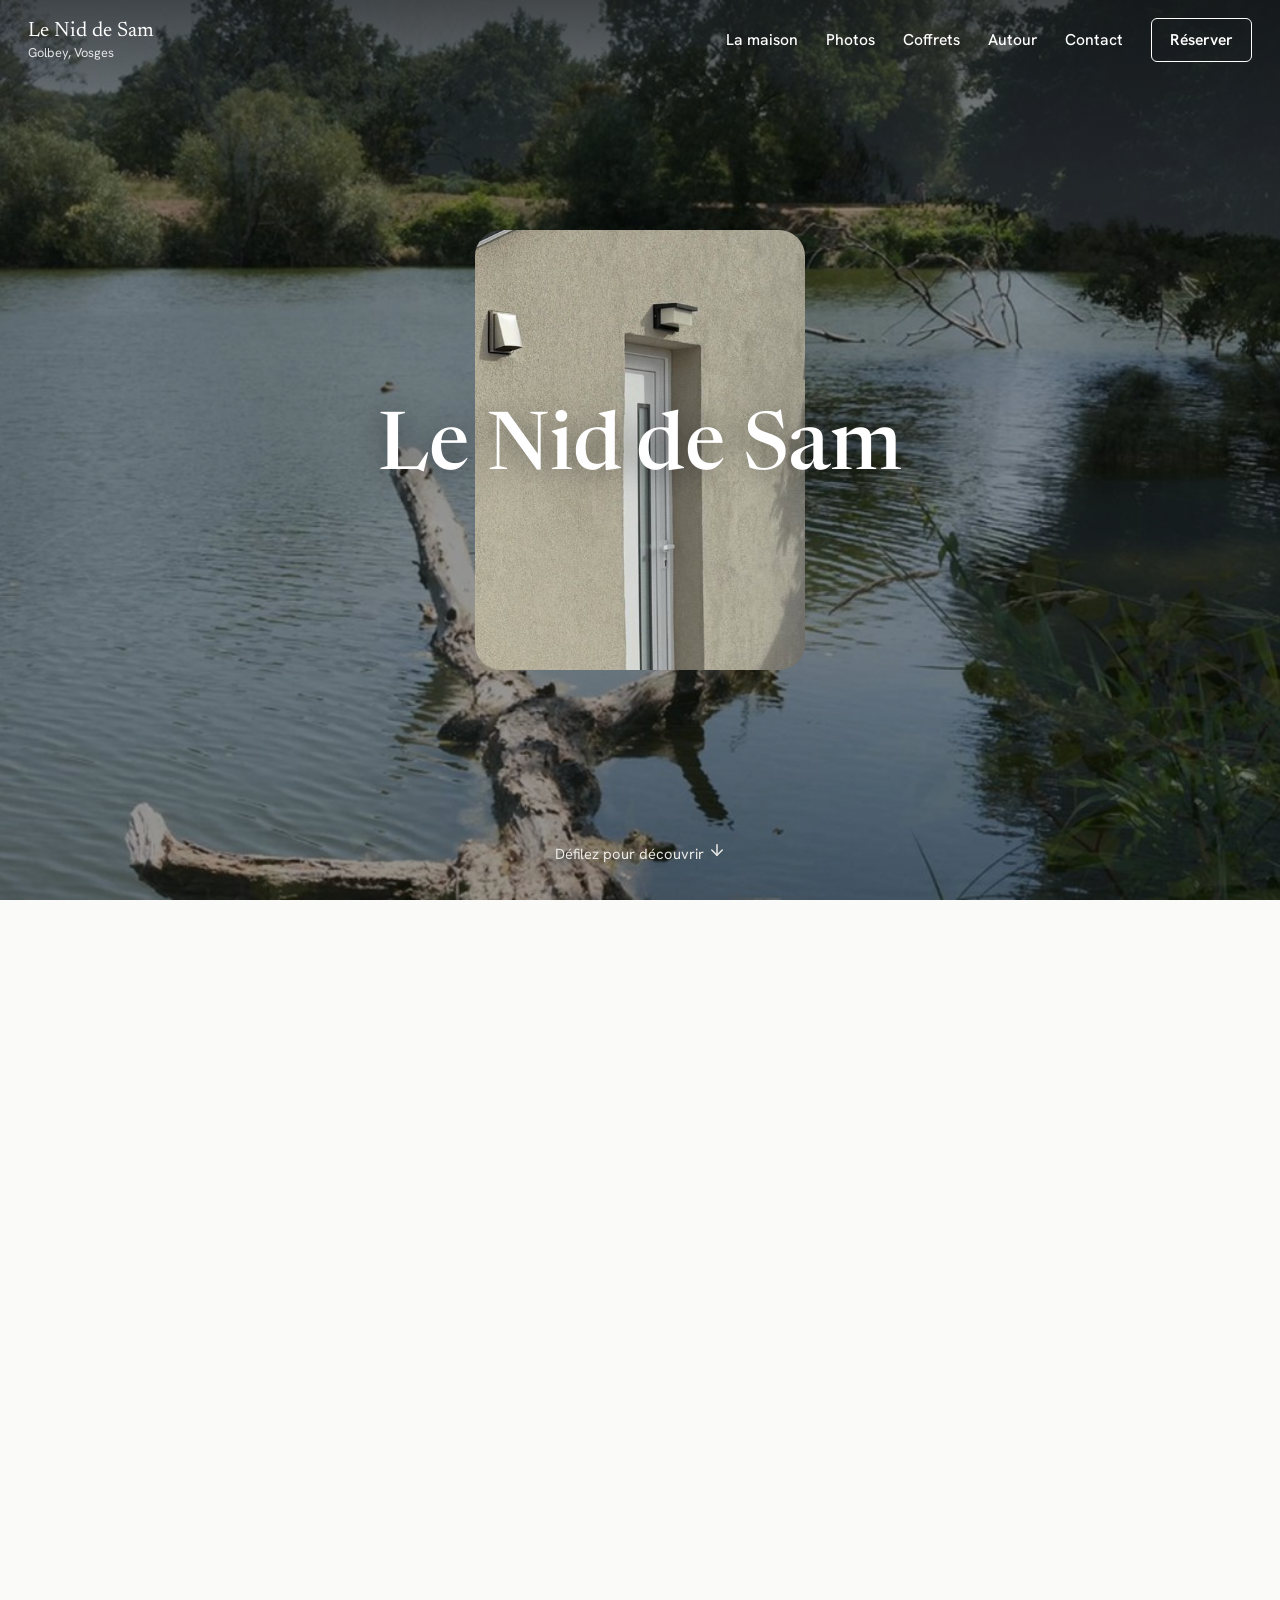
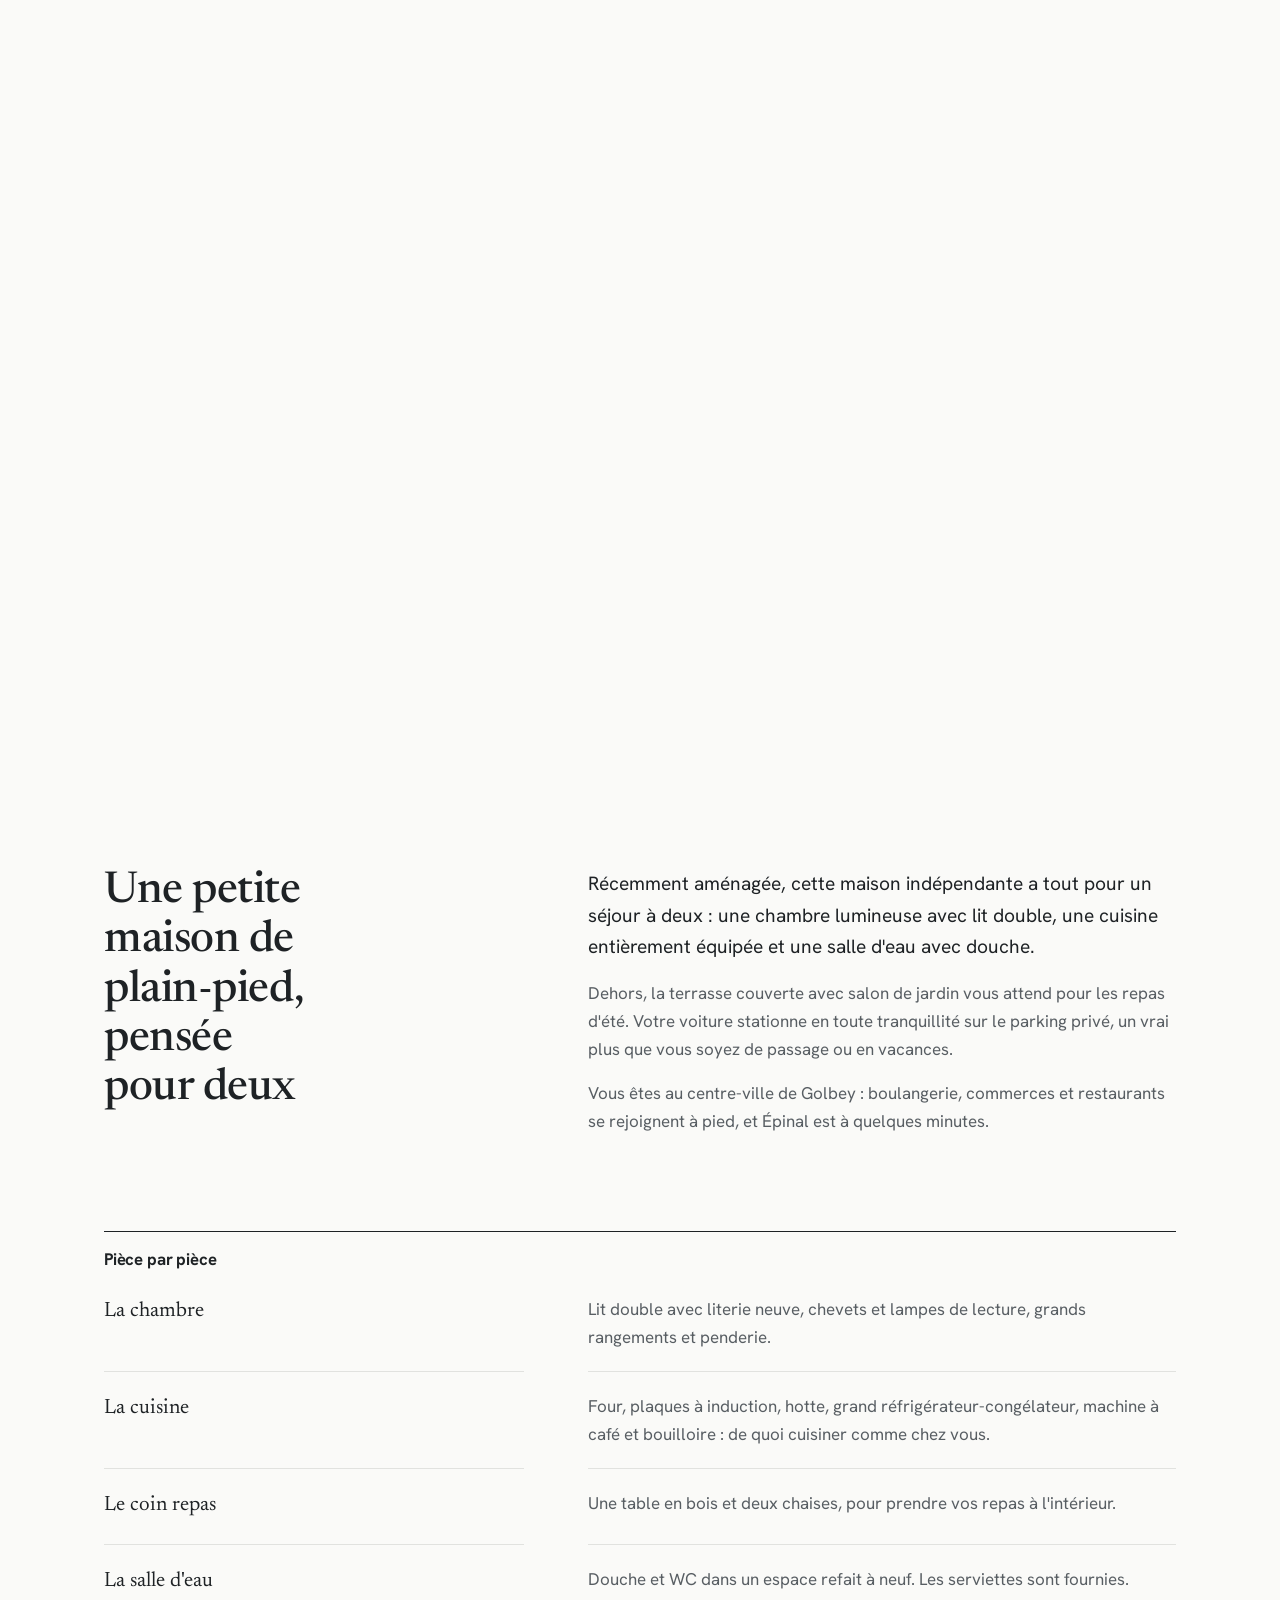
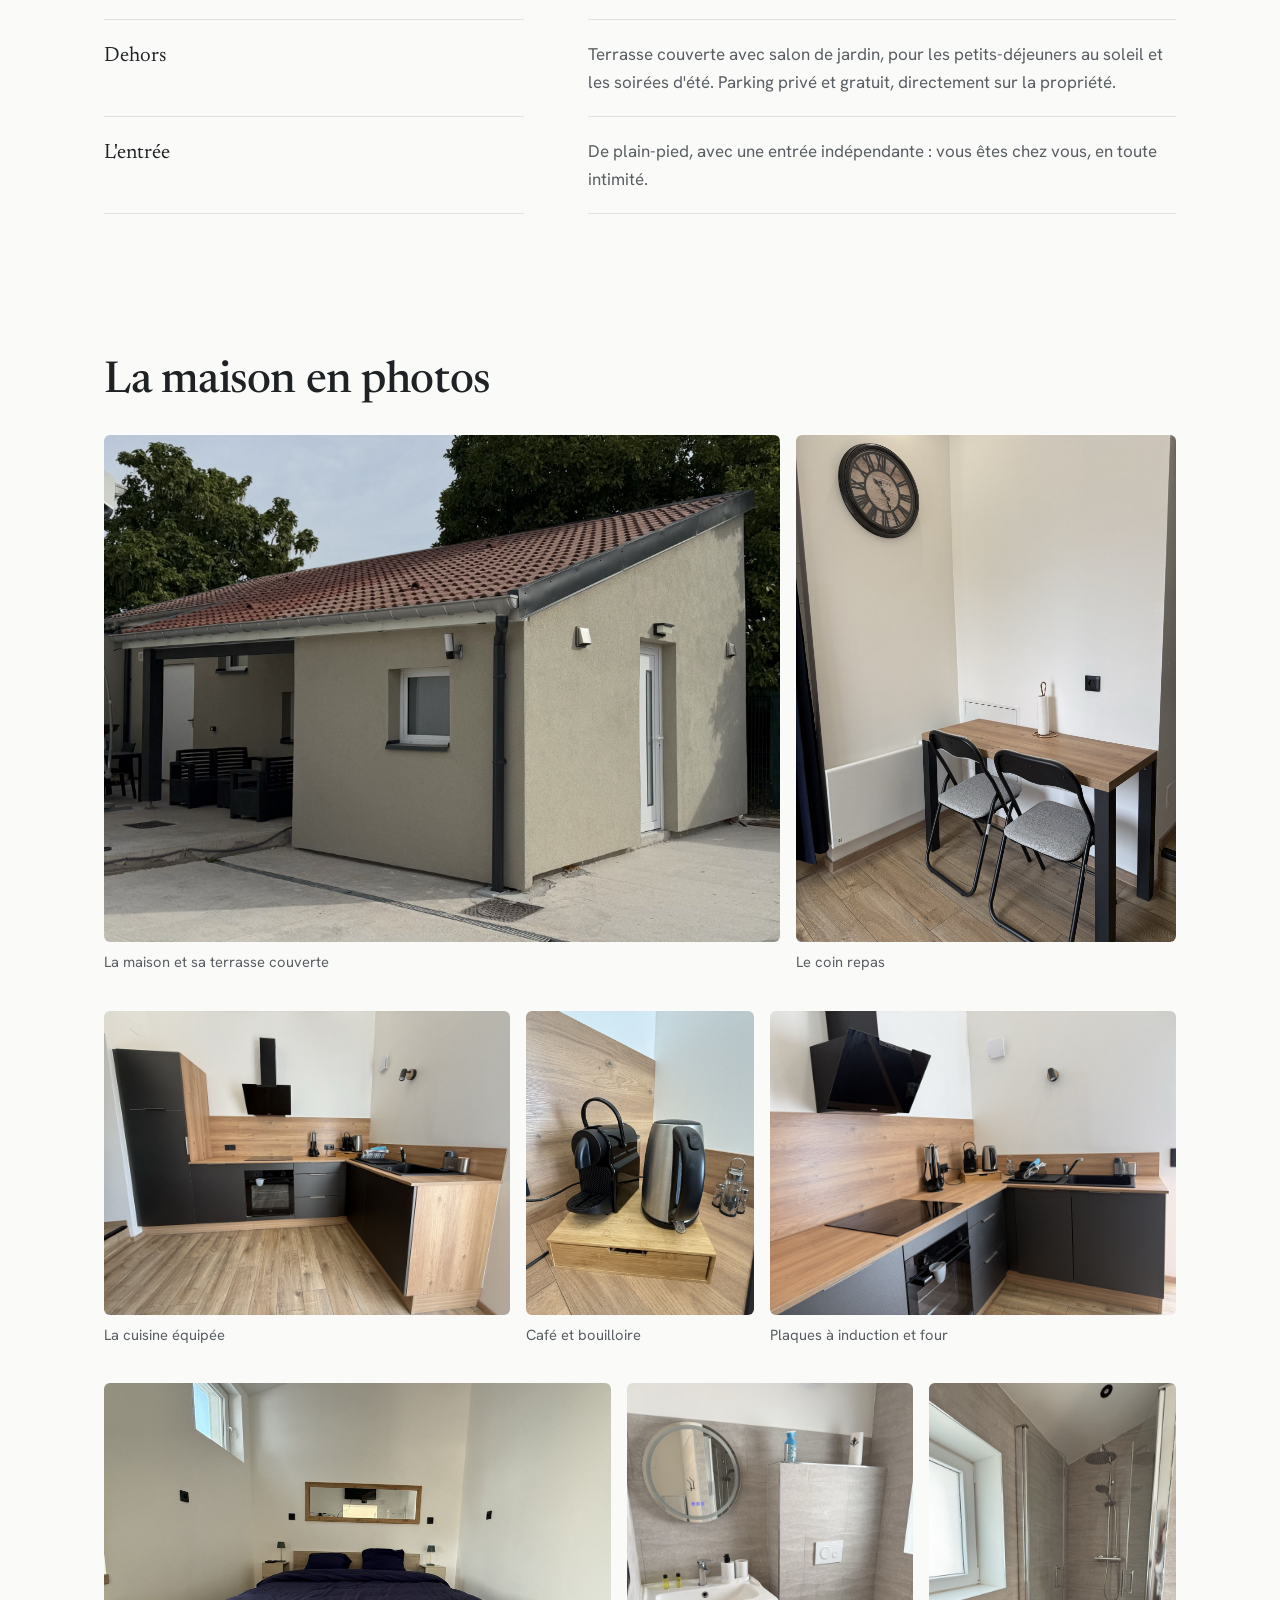
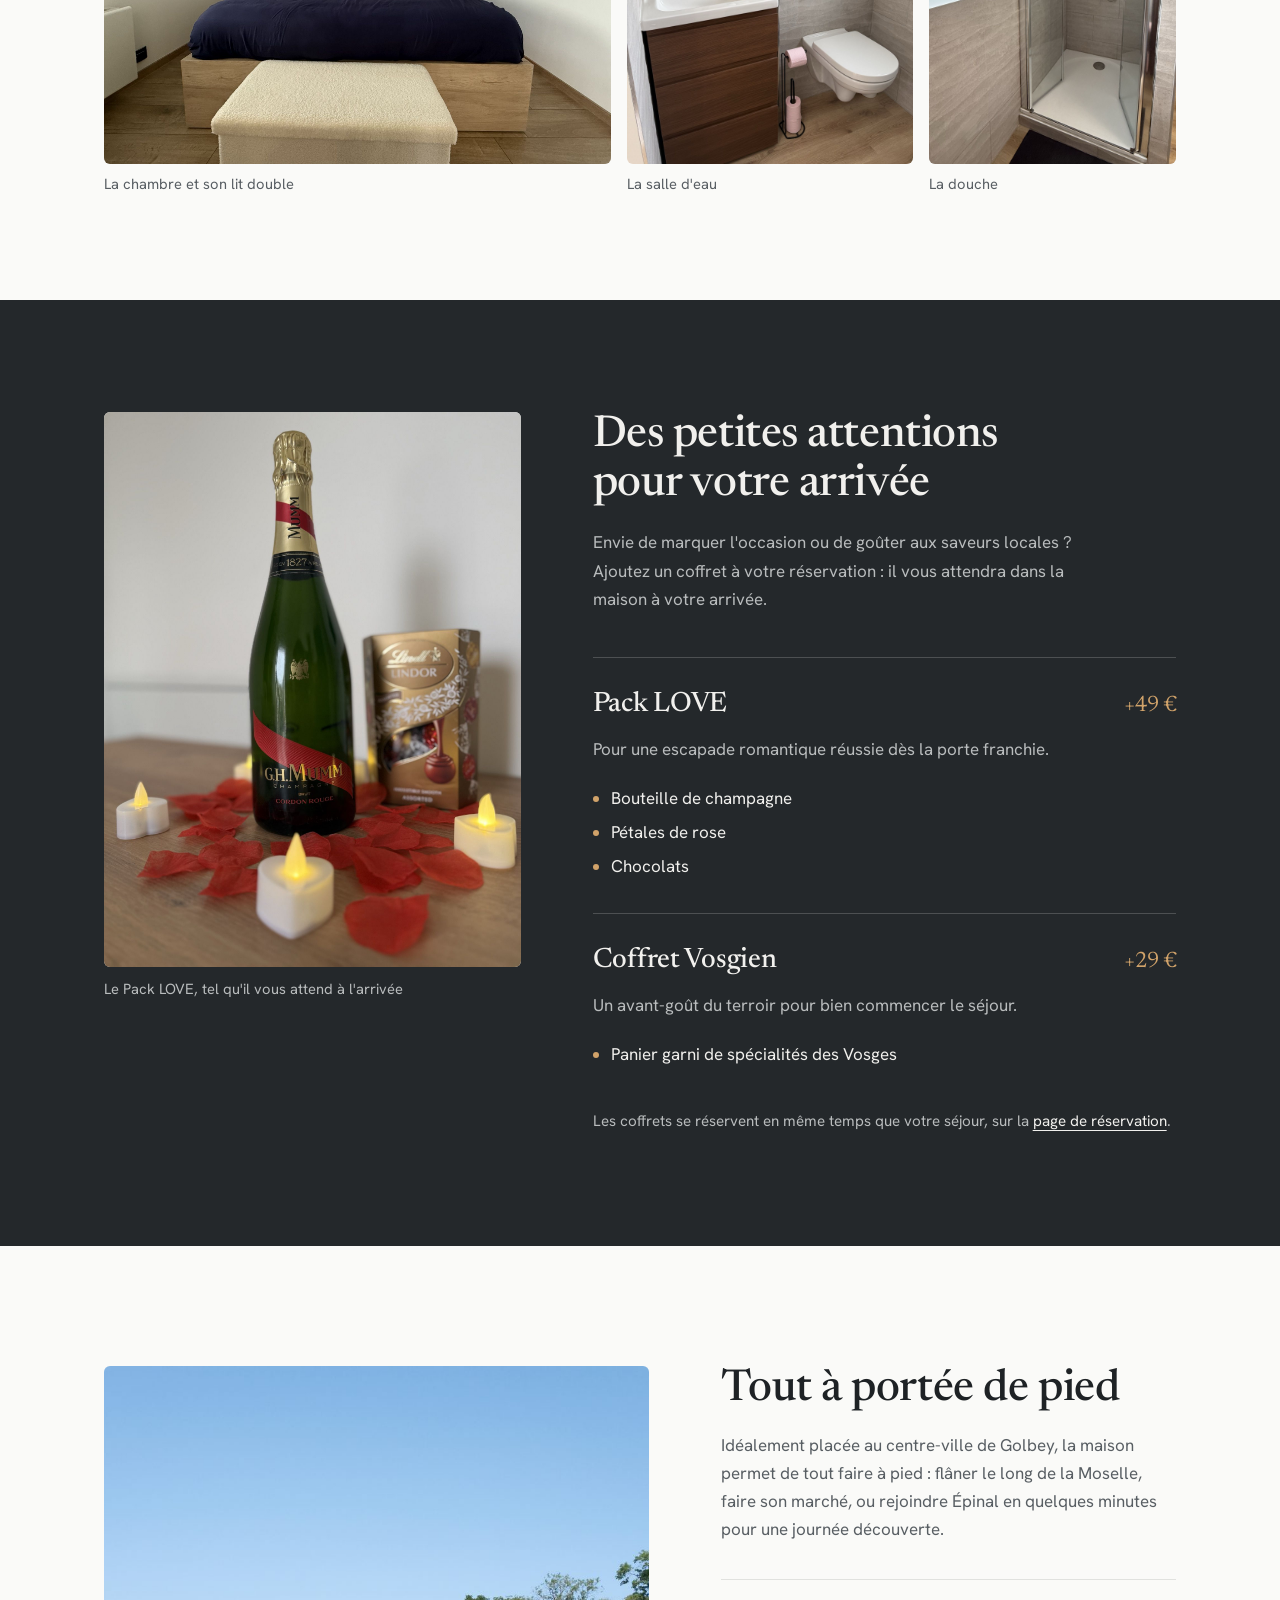
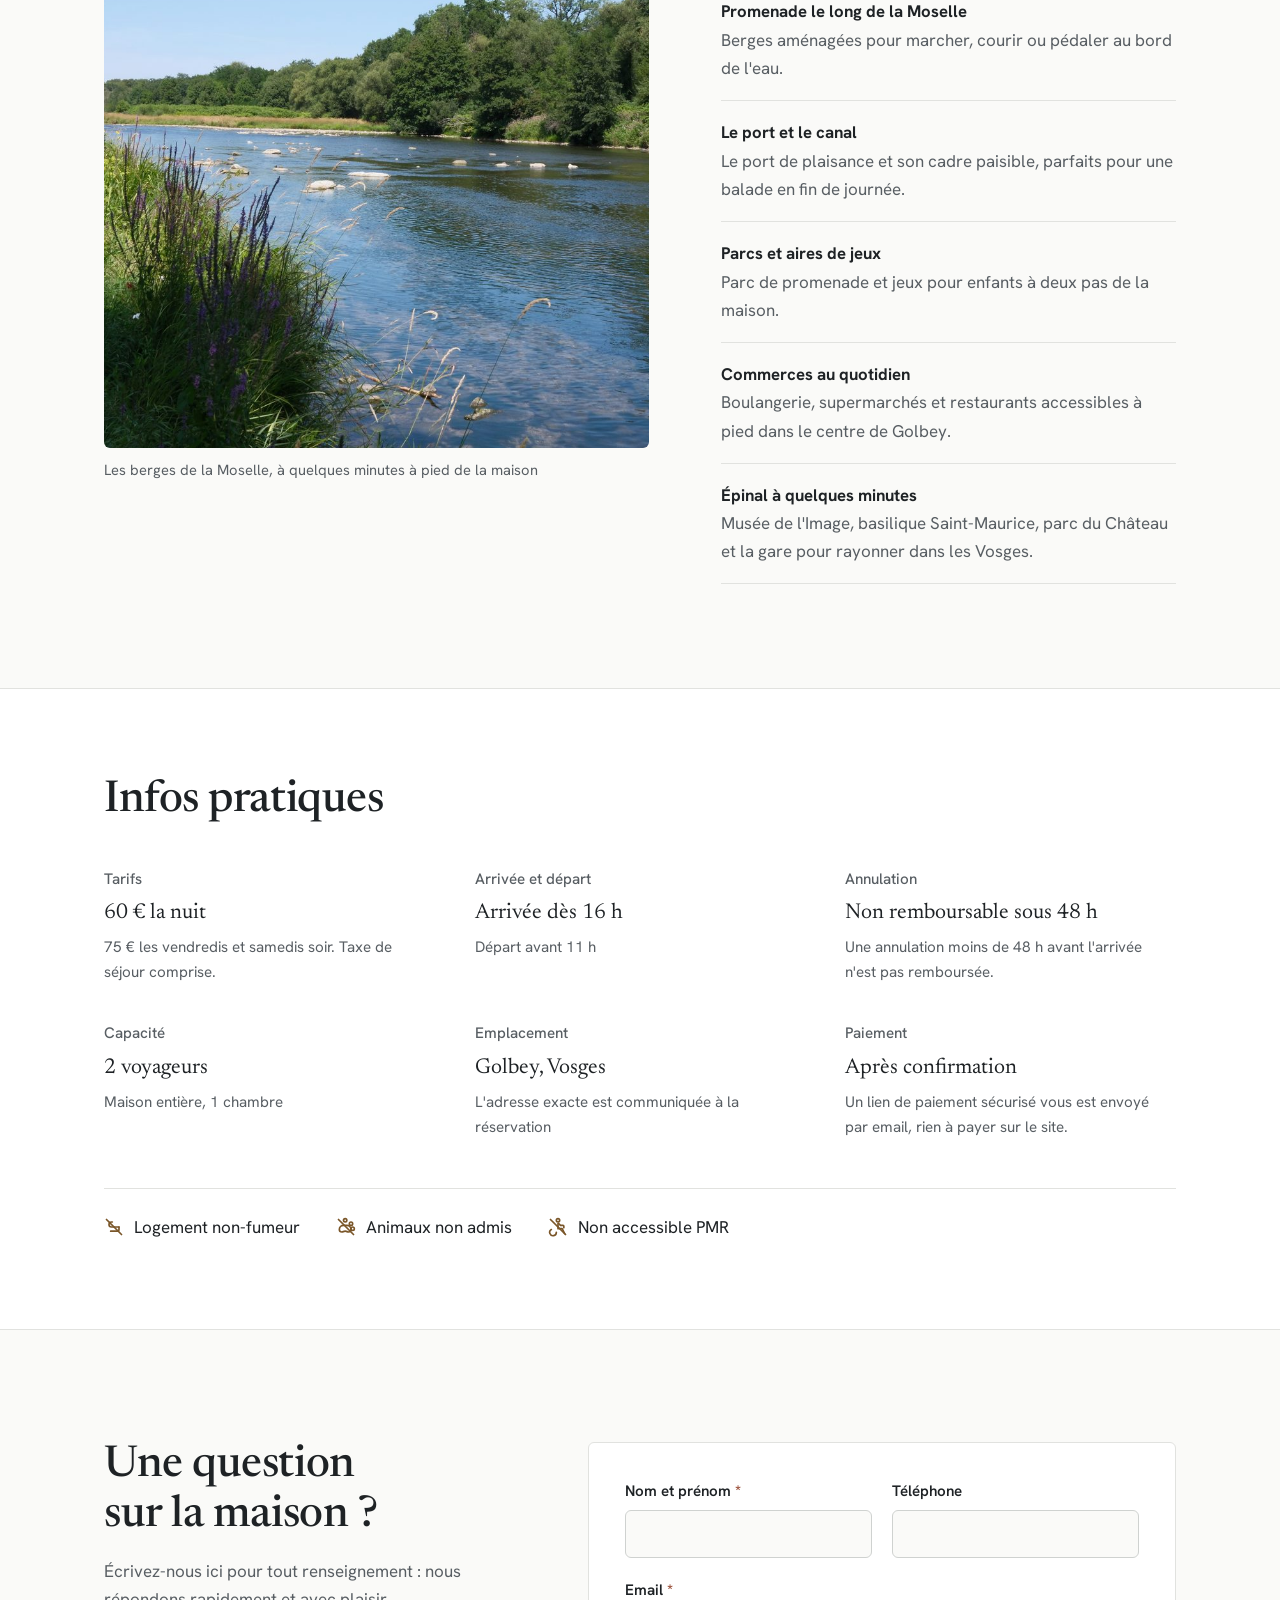
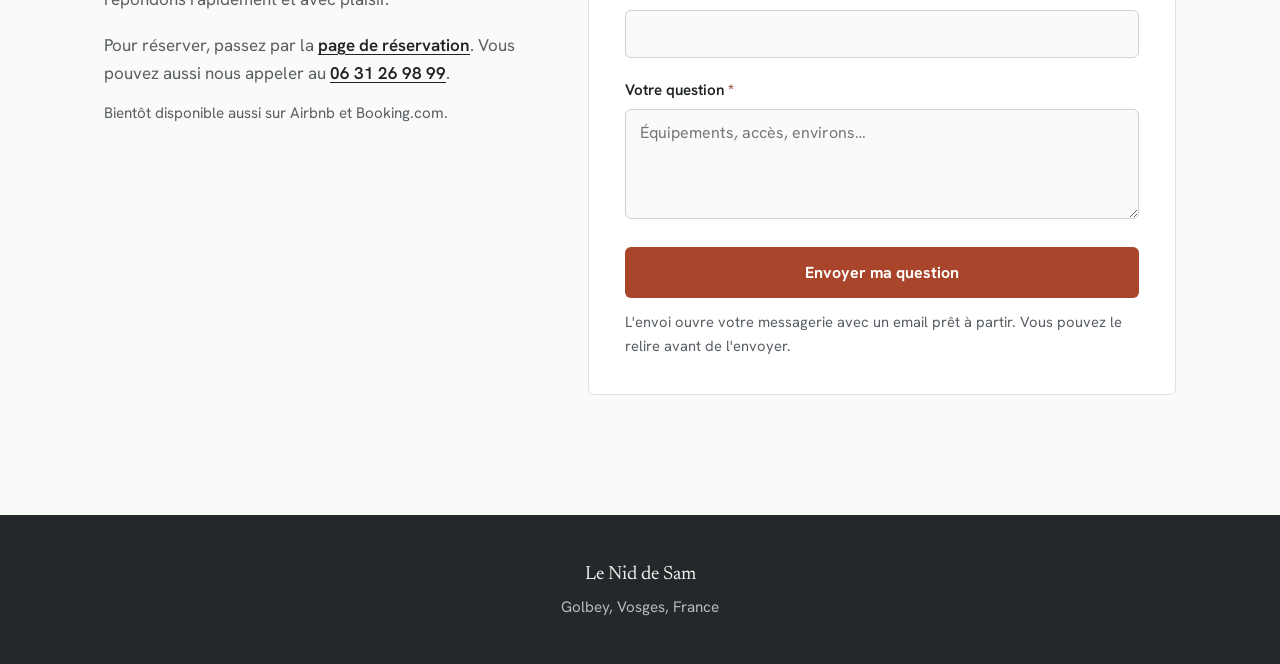
==== index.html @ 5e375dff "Réservation avec paiement en ligne (Stripe), prête à activer - apps-script/ : programme Google qui v" ====
<!DOCTYPE html>
<html lang="fr">
<head>
<meta charset="UTF-8">
<meta name="viewport" content="width=device-width, initial-scale=1">
<title>Le Nid de Sam — Golbey, Vosges · Location courte durée</title>
<meta name="description" content="Maison indépendante au cœur de Golbey (Vosges) : lit double, cuisine équipée, parking privé. À deux pas de la Moselle, du port et des commerces.">
<!-- APERÇU PRIVÉ : empêche l'indexation par les moteurs de recherche.
     À SUPPRIMER lors de la mise en ligne définitive du site. -->
<meta name="robots" content="noindex, nofollow">
<link rel="icon" href="data:image/svg+xml,<svg xmlns='http://www.w3.org/2000/svg' viewBox='0 0 32 32'><rect width='32' height='32' rx='7' fill='%2324282b'/><path d='M7 15.2 16 8l9 7.2' fill='none' stroke='white' stroke-width='2.4' stroke-linecap='round' stroke-linejoin='round'/><path d='M9.6 14.6V24h12.8v-9.4' fill='none' stroke='white' stroke-width='2.4' stroke-linecap='round' stroke-linejoin='round'/></svg>">
<link rel="preconnect" href="https://fonts.googleapis.com">
<link rel="preconnect" href="https://fonts.gstatic.com" crossorigin>
<link href="https://fonts.googleapis.com/css2?family=Hanken+Grotesk:wght@400;500;600;700&family=Newsreader:opsz,wght@6..72,400;6..72,500;6..72,600&display=swap" rel="stylesheet">
<!-- Signale que JavaScript tourne : les apparitions au défilement ne masquent
     le contenu que dans ce cas. Sans JS, tout reste visible. -->
<script>document.documentElement.classList.add('js');</script>
<link rel="stylesheet" href="style.css">
</head>
<body>

<header class="nav" id="nav">
  <a class="brand" href="#top">Le Nid de Sam<small>Golbey, Vosges</small></a>
  <nav class="links" aria-label="Navigation principale">
    <a href="#logement">La maison</a>
    <a href="#photos">Photos</a>
    <a href="#coffrets">Coffrets</a>
    <a href="#autour">Autour</a>
    <a href="#disponibilites" hidden data-si-dispos>Disponibilités</a>
    <a href="#contact">Contact</a>
  </nav>
  <a class="nav-reserver" href="reservation.html">Réserver</a>
</header>

<main id="top">

  <!-- ======= HERO ======= -->
  <section class="scroll-hero" aria-label="Présentation">
   <div class="sh-stage" id="sh-stage">
    <div class="sh-bg" aria-hidden="true">
      <video id="sh-video" muted loop playsinline autoplay preload="auto" poster="img/paysage-poster.jpg">
        <source data-src="video/paysage.mp4" type="video/mp4">
      </video>
    </div>
    <div class="sh-media">
      <img src="img/maison.jpg" alt="La maison indépendante de plain-pied et sa terrasse couverte">
    </div>
    <div class="sh-titles" aria-hidden="true">
      <span>Le Nid</span>
      <span>de Sam</span>
    </div>
    <p class="sh-hint">Défilez pour découvrir
      <svg viewBox="0 0 24 24" fill="none" stroke="currentColor" stroke-width="2" stroke-linecap="round" stroke-linejoin="round" aria-hidden="true"><path d="M12 5v14"/><path d="M19 12l-7 7-7-7"/></svg>
    </p>
    <div class="sh-copy">
     <div class="wrap">
      <h1>Une maison rien qu'à vous, au cœur de Golbey</h1>
      <p class="lede">Maison indépendante de plain-pied avec terrasse couverte et parking privé, à quelques pas de la Moselle, du port et des commerces. Le point de chute idéal pour découvrir Épinal et les Vosges.</p>
      <p class="sh-facts"><span>Dès 60&nbsp;€ la nuit</span><span>2 voyageurs</span><span>1 chambre, lit double</span><span>Parking privé</span><span>Maison entière</span></p>
      <div class="cta-row">
        <a class="btn btn-primary" href="reservation.html">Réserver un séjour</a>
        <a class="btn btn-tel" href="tel:+33631269899" aria-label="Appeler le 06 31 26 98 99">
          <svg viewBox="0 0 24 24" fill="none" stroke="currentColor" stroke-width="2" stroke-linecap="round" stroke-linejoin="round" aria-hidden="true"><path d="M22 16.9v3a2 2 0 0 1-2.2 2 19.8 19.8 0 0 1-8.6-3.1 19.5 19.5 0 0 1-6-6A19.8 19.8 0 0 1 2.1 4.2 2 2 0 0 1 4.1 2h3a2 2 0 0 1 2 1.7c.1 1 .4 1.9.7 2.8a2 2 0 0 1-.5 2.1L8 9.9a16 16 0 0 0 6 6l1.3-1.3a2 2 0 0 1 2.1-.4c.9.3 1.8.6 2.8.7a2 2 0 0 1 1.7 2z"/></svg>
          06&nbsp;31&nbsp;26&nbsp;98&nbsp;99
        </a>
      </div>
     </div>
    </div>
   </div>
  </section>

  <!-- ======= LA MAISON ======= -->
  <section id="logement" class="logement">
    <div class="wrap">
      <div class="intro reveal">
        <h2 class="title">Une petite maison de plain&#8209;pied, pensée pour deux</h2>
        <div>
          <p>Récemment aménagée, cette maison indépendante a tout pour un séjour à deux : une chambre lumineuse avec lit double, une cuisine entièrement équipée et une salle d'eau avec douche.</p>
          <p>Dehors, la terrasse couverte avec salon de jardin vous attend pour les repas d'été. Votre voiture stationne en toute tranquillité sur le parking privé, un vrai plus que vous soyez de passage ou en vacances.</p>
          <p>Vous êtes au centre-ville de Golbey : boulangerie, commerces et restaurants se rejoignent à pied, et Épinal est à quelques minutes.</p>
        </div>
      </div>

      <div class="fiche reveal" id="equipements">
        <h3>Pièce par pièce</h3>
        <dl>
          <dt>La chambre</dt>
          <dd>Lit double avec literie neuve, chevets et lampes de lecture, grands rangements et penderie.</dd>
          <dt>La cuisine</dt>
          <dd>Four, plaques à induction, hotte, grand réfrigérateur-congélateur, machine à café et bouilloire : de quoi cuisiner comme chez vous.</dd>
          <dt>Le coin repas</dt>
          <dd>Une table en bois et deux chaises, pour prendre vos repas à l'intérieur.</dd>
          <dt>La salle d'eau</dt>
          <dd>Douche et WC dans un espace refait à neuf. Les serviettes sont fournies.</dd>
          <dt>Dehors</dt>
          <dd>Terrasse couverte avec salon de jardin, pour les petits-déjeuners au soleil et les soirées d'été. Parking privé et gratuit, directement sur la propriété.</dd>
          <dt>L'entrée</dt>
          <dd>De plain-pied, avec une entrée indépendante : vous êtes chez vous, en toute intimité.</dd>
        </dl>
      </div>
    </div>
  </section>

  <!-- ======= PHOTOS ======= -->
  <section id="photos" class="photos">
    <div class="wrap">
      <div class="photos-head reveal">
        <h2 class="title">La maison en photos</h2>
      </div>
      <!-- Galerie en rangées : dans chaque rangée, les photos gardent leurs
           proportions et partagent la même hauteur (--r = largeur / hauteur).
           Sur téléphone, les rangées s'effacent au profit d'une grille à 2 colonnes. -->
      <div class="gallery reveal">
        <div class="g-row">
          <figure class="shot paysage" style="--r: 1.3333">
            <button class="tile" type="button" data-full="img/maison.jpg" aria-label="Agrandir : la maison et sa terrasse couverte">
              <img src="img/maison.jpg" alt="La maison de plain-pied, son toit de tuiles et sa terrasse couverte avec salon de jardin" loading="lazy" width="2000" height="1500">
            </button>
            <figcaption>La maison et sa terrasse couverte</figcaption>
          </figure>
          <figure class="shot" style="--r: .75">
            <button class="tile" type="button" data-full="img/salle-a-manger.jpg" aria-label="Agrandir : le coin repas">
              <img src="img/salle-a-manger.jpg" alt="Coin repas : table en bois et deux chaises, horloge murale" loading="lazy" width="1500" height="2000">
            </button>
            <figcaption>Le coin repas</figcaption>
          </figure>
        </div>
        <div class="g-row">
          <figure class="shot paysage" style="--r: 1.3333">
            <button class="tile" type="button" data-full="img/cuisine.jpg" aria-label="Agrandir : la cuisine équipée">
              <img src="img/cuisine.jpg" alt="Cuisine en angle, façades noires et plan de travail bois : four, plaques à induction, hotte, évier" loading="lazy" width="2000" height="1500">
            </button>
            <figcaption>La cuisine équipée</figcaption>
          </figure>
          <figure class="shot" style="--r: .75">
            <button class="tile" type="button" data-full="img/cafetiere.jpg" aria-label="Agrandir : machine à café et bouilloire">
              <img src="img/cafetiere.jpg" alt="Machine à café à capsules et bouilloire sur un tiroir en bambou" loading="lazy" width="1500" height="2000">
            </button>
            <figcaption>Café et bouilloire</figcaption>
          </figure>
          <figure class="shot paysage" style="--r: 1.3333">
            <button class="tile" type="button" data-full="img/cuisine-2.jpg" aria-label="Agrandir : la cuisine, vue de côté">
              <img src="img/cuisine-2.jpg" alt="La cuisine vue de côté : plaques à induction, four et évier" loading="lazy" width="2000" height="1500">
            </button>
            <figcaption>Plaques à induction et four</figcaption>
          </figure>
        </div>
        <div class="g-row">
          <figure class="shot paysage" style="--r: 1.3333">
            <button class="tile" type="button" data-full="img/chambre.jpg" aria-label="Agrandir : la chambre avec lit double">
              <img src="img/chambre.jpg" alt="Chambre avec lit double, parure bleu nuit, chevets, lampes et banc au pied du lit" loading="lazy" width="2000" height="1500">
            </button>
            <figcaption>La chambre et son lit double</figcaption>
          </figure>
          <figure class="shot" style="--r: .75">
            <button class="tile" type="button" data-full="img/salle-de-bain.jpg" aria-label="Agrandir : la salle d'eau">
              <img src="img/salle-de-bain.jpg" alt="Salle d'eau : meuble vasque en bois, miroir rond lumineux, WC suspendu" loading="lazy" width="1500" height="2000">
            </button>
            <figcaption>La salle d'eau</figcaption>
          </figure>
          <figure class="shot" style="--r: .65">
            <button class="tile" type="button" data-full="img/douche.jpg" aria-label="Agrandir : la douche">
              <img src="img/douche.jpg" alt="Douche à portes vitrées avec colonne et pommeau de pluie" loading="lazy" width="1300" height="2000">
            </button>
            <figcaption>La douche</figcaption>
          </figure>
        </div>
      </div>
    </div>
  </section>

  <!-- ======= COFFRETS / OPTIONS ======= -->
  <section id="coffrets" class="coffrets">
    <div class="wrap coffrets-grid">
      <figure class="coffret-photo reveal">
        <button class="tile" type="button" data-full="img/pack-love.jpg" aria-label="Agrandir : le Pack LOVE">
          <img src="img/pack-love.jpg" alt="Le Pack LOVE : bouteille de champagne, boîte de chocolats, pétales de rose et bougies en forme de cœur" loading="lazy" width="1500" height="2000">
        </button>
        <figcaption>Le Pack LOVE, tel qu'il vous attend à l'arrivée</figcaption>
      </figure>
      <div>
      <div class="coffrets-head reveal">
        <h2 class="title">Des petites attentions pour votre arrivée</h2>
        <p>Envie de marquer l'occasion ou de goûter aux saveurs locales ? Ajoutez un coffret à votre réservation : il vous attendra dans la maison à votre arrivée.</p>
      </div>
      <div class="offres reveal">
        <div class="offre">
          <div class="offre-top"><h3>Pack LOVE</h3><span class="price">+49&nbsp;€</span></div>
          <p>Pour une escapade romantique réussie dès la porte franchie.</p>
          <ul>
            <li>Bouteille de champagne</li>
            <li>Pétales de rose</li>
            <li>Chocolats</li>
          </ul>
        </div>
        <div class="offre">
          <div class="offre-top"><h3>Coffret Vosgien</h3><span class="price">+29&nbsp;€</span></div>
          <p>Un avant-goût du terroir pour bien commencer le séjour.</p>
          <ul>
            <li>Panier garni de spécialités des Vosges</li>
          </ul>
        </div>
      </div>
      <p class="note">Les coffrets se réservent en même temps que votre séjour, sur la <a href="reservation.html">page de réservation</a>.</p>
      </div>
    </div>
  </section>

  <!-- ======= AUTOUR ======= -->
  <section id="autour" class="autour">
    <div class="wrap around-grid">
      <figure class="moselle reveal">
        <img src="img/moselle.jpg" alt="Les berges de la Moselle à Golbey : rivière bordée d'arbres et de verdure, à quelques pas de la maison" loading="lazy">
        <figcaption>Les berges de la Moselle, à quelques minutes à pied de la maison</figcaption>
      </figure>
      <div class="reveal">
        <h2 class="title">Tout à portée de pied</h2>
        <p class="lead">Idéalement placée au centre-ville de Golbey, la maison permet de tout faire à pied : flâner le long de la Moselle, faire son marché, ou rejoindre Épinal en quelques minutes pour une journée découverte.</p>
        <ul class="spots">
          <li class="spot"><b>Promenade le long de la Moselle</b><span>Berges aménagées pour marcher, courir ou pédaler au bord de l'eau.</span></li>
          <li class="spot"><b>Le port et le canal</b><span>Le port de plaisance et son cadre paisible, parfaits pour une balade en fin de journée.</span></li>
          <li class="spot"><b>Parcs et aires de jeux</b><span>Parc de promenade et jeux pour enfants à deux pas de la maison.</span></li>
          <li class="spot"><b>Commerces au quotidien</b><span>Boulangerie, supermarchés et restaurants accessibles à pied dans le centre de Golbey.</span></li>
          <li class="spot"><b>Épinal à quelques minutes</b><span>Musée de l'Image, basilique Saint-Maurice, parc du Château et la gare pour rayonner dans les Vosges.</span></li>
        </ul>
      </div>
    </div>
  </section>

  <!-- ======= INFOS PRATIQUES ======= -->
  <section class="infos">
    <div class="wrap">
      <h2 class="title reveal">Infos pratiques</h2>
      <div class="info-grid reveal">
        <div class="info"><b>Tarifs</b><span>60&nbsp;€ la nuit</span><small>75&nbsp;€ les vendredis et samedis soir. Taxe de séjour comprise.</small></div>
        <div class="info"><b>Arrivée et départ</b><span>Arrivée dès 16&nbsp;h</span><small>Départ avant 11&nbsp;h</small></div>
        <div class="info"><b>Annulation</b><span>Non remboursable sous 48&nbsp;h</span><small>Une annulation moins de 48&nbsp;h avant l'arrivée n'est pas remboursée.</small></div>
        <div class="info"><b>Capacité</b><span>2 voyageurs</span><small>Maison entière, 1 chambre</small></div>
        <div class="info"><b>Emplacement</b><span>Golbey, Vosges</span><small>L'adresse exacte est communiquée à la réservation</small></div>
        <div class="info" data-mode="demande"><b>Paiement</b><span>Après confirmation</span><small>Un lien de paiement sécurisé vous est envoyé par email, rien à payer sur le site.</small></div>
        <div class="info" data-mode="paiement" hidden><b>Paiement</b><span>En ligne, à la réservation</span><small>Paiement sécurisé par carte bancaire. Votre réservation est confirmée aussitôt par email.</small></div>
      </div>
      <ul class="regles reveal" aria-label="Règles de la maison">
        <li class="regle"><svg viewBox="0 0 24 24" fill="none" stroke="currentColor" stroke-width="2" stroke-linecap="round" stroke-linejoin="round" aria-hidden="true"><path d="M18 12H9a3 3 0 0 1 0-6h1"/><path d="M18 12v3a2 2 0 0 1-2 2H8"/><path d="M3 3l18 18"/></svg>Logement non-fumeur</li>
        <li class="regle"><svg viewBox="0 0 24 24" fill="none" stroke="currentColor" stroke-width="2" stroke-linecap="round" stroke-linejoin="round" aria-hidden="true"><circle cx="11" cy="4" r="2"/><circle cx="18" cy="8" r="2"/><circle cx="20" cy="14" r="2"/><path d="M9 10a5 5 0 0 0-5 5c0 2 1.5 3 3 3s2-1 4-1 2.5 1 4 1 3-1 3-3a5 5 0 0 0-5-5z"/><path d="M3 3l18 18"/></svg>Animaux non admis</li>
        <li class="regle"><svg viewBox="0 0 24 24" fill="none" stroke="currentColor" stroke-width="2" stroke-linecap="round" stroke-linejoin="round" aria-hidden="true"><circle cx="12" cy="4" r="2"/><path d="M19 13v-2a1 1 0 0 0-1-1h-3l-2.5-2.5"/><path d="M4 15a4 4 0 1 0 6 3.3"/><path d="M12 8v6h5l3 6"/><path d="M3 3l18 18"/></svg>Non accessible PMR</li>
      </ul>
    </div>
  </section>

  <!-- ======= DISPONIBILITÉS =======
       Les nuits réservées viennent de dispos.json, mis à jour toutes les 10 minutes
       par une tâche GitHub à partir de l'agenda « Le Nid de Sam » (voir le
       README). La section reste masquée tant que ce fichier n'existe pas, ou
       s'il n'a pas été mis à jour depuis plus de 7 jours. -->
  <section id="disponibilites" class="dispos" hidden data-si-dispos>
    <div class="wrap">
      <div class="dispos-head">
        <h2 class="title">Les dates encore libres</h2>
        <p class="lead">Les nuits déjà réservées sont barrées. Repérez vos dates, puis envoyez votre demande : nous vous confirmons tout par retour.</p>
      </div>
      <div class="cal">
        <div class="cal-nav">
          <button class="cal-btn" type="button" id="cal-prev" aria-label="Mois précédent">‹</button>
          <button class="cal-btn" type="button" id="cal-next" aria-label="Mois suivant">›</button>
        </div>
        <div class="cal-mois" id="cal-mois" aria-live="polite"></div>
      </div>
      <p class="legende">
        <span class="cle"><span class="case libre" aria-hidden="true">12</span> Nuit libre, avec son prix</span>
        <span class="cle"><span class="case pris" aria-hidden="true">12</span> Nuit réservée</span>
        <span>Prix par nuit, taxe de séjour comprise.</span>
        <span id="cal-maj"></span>
      </p>
      <p class="dispos-action"><a class="btn btn-primary" href="reservation.html">Choisir mes dates et réserver</a></p>
    </div>
  </section>

  <!-- ======= CONTACT : renseignements uniquement =======
       Les réservations passent par reservation.html. -->
  <section id="contact" class="contact">
    <div class="wrap contact-grid">
      <div class="reveal">
        <h2 class="title">Une question sur la maison&nbsp;?</h2>
        <p class="lead">Écrivez-nous ici pour tout renseignement : nous répondons rapidement et avec plaisir.</p>
        <p class="contact-autres">Pour réserver, passez par la <a href="reservation.html">page de réservation</a>. Vous pouvez aussi nous appeler au <a href="tel:+33631269899">06&nbsp;31&nbsp;26&nbsp;98&nbsp;99</a>.</p>
        <p class="alt">Bientôt disponible aussi sur Airbnb et Booking.com.</p>
      </div>
      <form class="form-card reveal" id="info-form">
        <div class="form-grid">
          <div class="field">
            <label for="f-nom">Nom et prénom <span class="req">*</span></label>
            <input id="f-nom" name="nom" type="text" autocomplete="name" required>
          </div>
          <div class="field">
            <label for="f-tel">Téléphone</label>
            <input id="f-tel" name="tel" type="tel" autocomplete="tel" inputmode="tel">
          </div>
          <div class="field full">
            <label for="f-email">Email <span class="req">*</span></label>
            <input id="f-email" name="email" type="email" autocomplete="email" required>
          </div>
          <div class="field full">
            <label for="f-message">Votre question <span class="req">*</span></label>
            <textarea id="f-message" name="message" required placeholder="Équipements, accès, environs…"></textarea>
          </div>
        </div>
        <button class="btn btn-primary" type="submit">Envoyer ma question</button>
        <p class="form-hint">L'envoi ouvre votre messagerie avec un email prêt à partir. Vous pouvez le relire avant de l'envoyer.</p>
      </form>
    </div>
  </section>

</main>

<footer>
  <div class="brand-foot">Le Nid de Sam</div>
  <div>Golbey, Vosges, France</div>
</footer>

<dialog class="lightbox" id="lightbox" aria-label="Photo en grand format">
  <figure><img alt="" id="lightbox-img"><figcaption id="lightbox-cap"></figcaption></figure>
  <button class="close" type="button" aria-label="Fermer" onclick="document.getElementById('lightbox').close()">×</button>
  <button class="nav-lb prev" type="button" aria-label="Photo précédente" id="lb-prev">‹</button>
  <button class="nav-lb next" type="button" aria-label="Photo suivante" id="lb-next">›</button>
</dialog>

<script src="calendrier.js"></script>
<script>
  // Hero : la photo s'ouvre au fil du défilement, et fond du menu
  const nav = document.getElementById('nav');
  const heroSection = document.querySelector('.scroll-hero');
  const stage = document.getElementById('sh-stage');
  const calme = window.matchMedia('(prefers-reduced-motion: reduce)');

  let enAttente = false;
  const majScroll = () => {
    enAttente = false;
    // Progression 0 → 1 sur la partie défilante de la section (hors écran collé)
    const course = heroSection.offsetHeight - window.innerHeight;
    const p = calme.matches || course <= 0
      ? 1
      : Math.min(1, Math.max(0, window.scrollY / course));
    stage.style.setProperty('--p', p.toFixed(4));
    // Le menu ne prend son fond clair qu'une fois le hero passé
    nav.classList.toggle('scrolled', window.scrollY > heroSection.offsetHeight - 90);
  };
  const planifier = () => { if (!enAttente) { enAttente = true; requestAnimationFrame(majScroll); } };

  majScroll();
  window.addEventListener('scroll', planifier, { passive: true });
  window.addEventListener('resize', planifier);
  calme.addEventListener('change', majScroll);

  // Vidéo du paysage en fond, y compris sur téléphone.
  // On respecte tout de même deux choix explicites de l'utilisateur : « réduire
  // les animations » et l'économiseur de données / réseau très lent (2g) — dans
  // ces cas, on garde seulement le poster pour ne pas imposer le téléchargement.
  (() => {
    const video = document.getElementById('sh-video');
    const source = video && video.querySelector('source');
    if (!source) return;
    const eco = navigator.connection && (navigator.connection.saveData ||
                /2g|slow/.test(navigator.connection.effectiveType || ''));
    if (calme.matches || eco) return;
    // On ne charge la vidéo que maintenant (source différée) : le poster
    // s'affiche d'emblée, la vidéo prend le relais dès qu'elle peut jouer.
    source.src = source.dataset.src;
    video.load();
    const lancer = () => video.play().then(() => video.classList.add('pret')).catch(() => {});
    lancer();
    // Filet de sécurité : si le navigateur bloque la lecture auto (iPhone en
    // mode économie d'énergie, politiques d'autoplay…), on retente au premier
    // geste du visiteur — toucher, cliquer ou faire défiler suffit.
    ['touchstart', 'pointerdown', 'scroll'].forEach(ev =>
      window.addEventListener(ev, lancer, { once: true, passive: true }));
  })();

  // Apparition douce des sections. Filet de sécurité : si l'observateur
  // n'est pas disponible, tout s'affiche immédiatement.
  const reveals = document.querySelectorAll('.reveal');
  if ('IntersectionObserver' in window) {
    const io = new IntersectionObserver((entries) => {
      entries.forEach(e => { if (e.isIntersecting) { e.target.classList.add('visible'); io.unobserve(e.target); } });
    }, { threshold: 0.12 });
    reveals.forEach(el => io.observe(el));
  } else {
    reveals.forEach(el => el.classList.add('visible'));
  }

  // Lightbox : photo en grand, avec navigation entre les photos de la galerie
  // (flèches à l'écran ou touches ← →). Une photo hors galerie s'ouvre seule.
  const lb = document.getElementById('lightbox');
  const lbImg = document.getElementById('lightbox-img');
  const lbCap = document.getElementById('lightbox-cap');
  const lbPrev = document.getElementById('lb-prev');
  const lbNext = document.getElementById('lb-next');
  let serie = [], pos = 0;
  const afficher = (i) => {
    pos = (i + serie.length) % serie.length;
    const tile = serie[pos];
    lbImg.src = tile.dataset.full;
    lbImg.alt = tile.querySelector('img').alt;
    const legende = tile.closest('figure')?.querySelector('figcaption');
    lbCap.textContent = (legende ? legende.textContent : '') +
      (serie.length > 1 ? `  ·  ${pos + 1} / ${serie.length}` : '');
    lbPrev.hidden = lbNext.hidden = serie.length < 2;
  };
  document.querySelectorAll('.tile').forEach(tile => {
    tile.addEventListener('click', () => {
      const galerie = tile.closest('.gallery');
      serie = galerie ? [...galerie.querySelectorAll('.tile')] : [tile];
      afficher(serie.indexOf(tile));
      lb.showModal();
    });
  });
  lbPrev.addEventListener('click', () => afficher(pos - 1));
  lbNext.addEventListener('click', () => afficher(pos + 1));
  lb.addEventListener('keydown', (e) => {
    if (serie.length < 2) return;
    if (e.key === 'ArrowLeft') afficher(pos - 1);
    if (e.key === 'ArrowRight') afficher(pos + 1);
  });
  lb.addEventListener('click', (e) => { if (e.target === lb || e.target.tagName === 'FIGURE') lb.close(); });

  // Formulaire de renseignements : compose un email pré-rempli.
  // Adresse assemblée à l'exécution : elle n'apparaît pas en clair dans le code source,
  // ce qui la protège des robots collecteurs de spam.
  const DESTINATAIRE = ['leniddesam', 'gmail.com'].join('@');
  const form = document.getElementById('info-form');
  form.addEventListener('submit', (e) => {
    e.preventDefault();
    const d = new FormData(form);
    const lignes = [
      'Bonjour,', '',
      d.get('message'), '',
      `Nom : ${d.get('nom')}`,
      `Email : ${d.get('email')}`,
      d.get('tel') ? `Téléphone : ${d.get('tel')}` : null,
    ].filter(l => l !== null);
    const subject = 'Renseignements — Le Nid de Sam, Golbey';
    location.href = 'mailto:' + DESTINATAIRE + '?subject=' + encodeURIComponent(subject) + '&body=' + encodeURIComponent(lignes.join('\n'));
  });
</script>

</body>
</html>
---- style.css ----
/* Le Nid de Sam — styles communs aux pages du site
   (index.html : présentation de la maison ; reservation.html : demande de
   réservation). Les couleurs et les polices sont regroupées dans :root. */

:root {
  /* Piste « Ardoise & chêne » : couleurs tirées de la maison elle-même
     (murs blancs, façades anthracite de la cuisine, chêne, tuile du toit) */
  --bg: #fafaf8;
  --surface: #ffffff;
  --ink: #1e2225;
  --ink-soft: #585e63;
  --wood: #a0743f;          /* chêne */
  --wood-dark: #7a5629;
  --terra: #a8452a;         /* tuile du toit : bouton principal */
  --terra-dark: #8e3920;
  --night: #24282b;         /* anthracite : bandes sombres */
  --night-ink: #f1f0ed;
  --night-soft: #b9bcbd;
  --nuit-accent: #d1a36a;   /* chêne clair, lisible sur l'anthracite */
  --line: #e1e2df;
  --champ: #cfd2d0;         /* bordure des champs et boutons ronds */
  --teinte: #f3efe8;        /* fond d'un choix coché, de l'estimation */
  --radius: 6px;
  --police-titre: 'Newsreader', Georgia, serif;
  --police-texte: 'Hanken Grotesk', system-ui, sans-serif;
}
* { margin: 0; padding: 0; box-sizing: border-box; }
/* Un élément masqué le reste, même si son style lui donne un affichage (flex, grid…) */
[hidden] { display: none !important; }
html { scroll-behavior: smooth; }
body {
  font-family: var(--police-texte);
  background: var(--bg);
  color: var(--ink);
  font-size: 17px;
  line-height: 1.65;
  -webkit-font-smoothing: antialiased;
}
h1, h2, h3 { font-family: var(--police-titre); font-weight: 500; line-height: 1.12; letter-spacing: -.01em; }
img { max-width: 100%; display: block; }
a { color: inherit; }
.wrap { max-width: 1120px; margin: 0 auto; padding: 0 24px; }

/* ---------- Nav ---------- */
header.nav {
  position: fixed; top: 0; left: 0; right: 0; z-index: 100;
  display: flex; align-items: center; justify-content: space-between;
  padding: 18px 28px;
  transition: background .3s ease, box-shadow .3s ease, padding .3s ease;
  color: #fff;
}
header.nav.scrolled {
  background: var(--bg);
  color: var(--ink);
  box-shadow: 0 1px 0 var(--line);
  padding: 12px 28px;
}
.brand { font-family: var(--police-titre); font-size: 1.3rem; text-decoration: none; line-height: 1.2; }
.brand small { display: block; font-family: var(--police-texte); font-size: .8rem; opacity: .85; }
nav.links { display: flex; gap: 28px; margin-left: auto; }
nav.links a {
  text-decoration: none; font-size: .98rem; font-weight: 500;
  padding: 4px 0; border-bottom: 1.5px solid transparent;
  transition: border-color .2s;
}
nav.links a:hover, nav.links a:focus-visible { border-bottom-color: currentColor; }
@media (max-width: 760px) { nav.links { display: none; } }
/* Bouton « Réserver » de l'en-tête : hors du menu, il reste visible sur téléphone */
.nav-reserver {
  margin-left: 28px; text-decoration: none; font-weight: 600; font-size: .98rem;
  padding: 8px 18px; border: 1.5px solid currentColor; border-radius: var(--radius);
  transition: background .2s, color .2s, border-color .2s;
}
.nav-reserver:hover { background: rgba(255, 255, 255, .14); }
header.nav.scrolled .nav-reserver { background: var(--terra); border-color: var(--terra); color: #fff; }
header.nav.scrolled .nav-reserver:hover { background: var(--terra-dark); border-color: var(--terra-dark); }
.nav-reserver:focus-visible { outline: 3px solid currentColor; outline-offset: 3px; }
@media (max-width: 760px) { .nav-reserver { margin-left: auto; padding: 7px 14px; font-size: .92rem; } }

/* ---------- Hero : la photo s'ouvre au défilement ---------- */
/* --p va de 0 (petite vignette) à 1 (plein écran). Valeur par défaut 1 :
   sans JavaScript, le hero s'affiche directement ouvert et lisible. */
/* padding: 0 indispensable — sinon le hero hérite du padding commun aux <section> */
.scroll-hero { position: relative; height: 260svh; padding: 0; }
.sh-stage {
  --p: 1;
  --w0: min(74vw, 330px);
  --h0: min(58svh, 440px);
  --ix: calc((100vw - var(--w0)) / 2 * (1 - var(--p)));
  --iy: calc((100svh - var(--h0)) / 2 * (1 - var(--p)));
  position: sticky; top: 0; height: 100svh;
  overflow: hidden; isolation: isolate; color: #fff;
}
/* Voile sombre en haut : garantit la lisibilité du menu à toutes les étapes */
.sh-stage::before {
  content: ""; position: absolute; top: 0; left: 0; right: 0; height: 190px; z-index: 2;
  background: linear-gradient(to bottom, rgba(14, 16, 17, .58), transparent);
  pointer-events: none;
}
/* Fond d'accueil : vidéo du paysage (remplace l'ancien flou).
   S'efface au fil du défilement, comme le faisait le flou (opacity 1 - p). */
.sh-bg {
  position: absolute; inset: 0; z-index: 0; overflow: hidden;
  background: #121415 url('img/paysage-poster.jpg') center / cover no-repeat;
  /* L'assombrissement est posé ici, sur le conteneur : il s'applique donc de
     façon identique à l'image de repli (poster = 1re image de la vidéo) ET à
     la vidéo. Si la vidéo ne se lance pas, le repli est exactement cette
     première image, au même rendu que la vidéo. */
  filter: brightness(.6) saturate(.95);
  opacity: calc(1 - var(--p));
}
.sh-bg video {
  position: absolute; inset: 0; width: 100%; height: 100%;
  object-fit: cover; object-position: center;
  opacity: 0; transition: opacity .8s ease;
}
.sh-bg video.pret { opacity: 1; }
.sh-media {
  position: absolute; inset: 0; z-index: 1;
  clip-path: inset(var(--iy) var(--ix) var(--iy) var(--ix) round calc(26px * (1 - var(--p))));
  will-change: clip-path;
}
.sh-media img {
  /* --shift décale l'image quand elle est réduite, pour que la vignette
     cadre sur la porte d'entrée (vers 81 % de la largeur de maison.jpg).
     Il revient à 0 en s'ouvrant. Valeur négative = image poussée vers la
     gauche. -34 % centre la porte ; la limite au-delà de laquelle le bord
     droit de l'image entrerait dans la vignette est d'environ -37 % (à
     901 px de large). Sur petits écrans, c'est object-position qui cadre. */
  --shift: -34%;
  width: 100%; height: 100%; object-fit: cover; object-position: 34% 62%;
  transform: translateX(calc(var(--shift) * (1 - var(--p)))) scale(calc(1.12 - .12 * var(--p)));
}
/* Écrans étroits : l'image déborde en largeur, on cadre sur la porte
   d'entrée, dans la partie droite de la photo */
@media (max-width: 900px) { .sh-media img { --shift: 0%; object-position: 95% 62%; } }
.sh-media::after {
  content: ""; position: absolute; inset: 0;
  background: linear-gradient(to top, rgba(16, 18, 19, .86) 0%, rgba(16, 18, 19, .55) 30%, rgba(16, 18, 19, .12) 58%, rgba(16, 18, 19, .28) 100%);
  opacity: var(--p);
}
/* Le texte occupe plus de hauteur sur mobile : voile plus soutenu */
@media (max-width: 760px) {
  .sh-media::after {
    background: linear-gradient(to top, rgba(16, 18, 19, .9) 0%, rgba(16, 18, 19, .72) 40%, rgba(16, 18, 19, .25) 70%, rgba(16, 18, 19, .3) 100%);
  }
}
/* Le nom de la maison, scindé en deux moitiés qui s'écartent */
.sh-titles {
  --split: clamp(150px, 46vw, 660px);
  position: absolute; inset: 0; z-index: 2; pointer-events: none;
  display: flex; align-items: center; justify-content: center;
  gap: calc(14px + var(--split) * var(--p));
  opacity: clamp(0, calc(1 - (var(--p) - .58) * 2.6), 1);
}
.sh-titles span {
  font-family: var(--police-titre); font-weight: 500;
  font-size: clamp(2.1rem, 6.6vw, 5rem); line-height: 1; white-space: nowrap;
  text-shadow: 0 2px 30px rgba(0, 0, 0, .5);
}
.sh-hint {
  position: absolute; z-index: 3; left: 0; right: 0; bottom: 34px; text-align: center;
  font-size: .92rem; color: #ebeae6; opacity: clamp(0, calc(1 - var(--p) * 3.4), 1);
}
.sh-hint svg { width: 18px; height: 18px; margin: 8px auto 0; animation: shBob 2.2s ease-in-out infinite; }
@keyframes shBob { 0%, 100% { transform: translateY(0); } 50% { transform: translateY(7px); } }
.sh-copy {
  --in: clamp(0, calc((var(--p) - .70) * 4), 1);
  position: absolute; z-index: 3; left: 0; right: 0; bottom: 0;
  padding-bottom: clamp(40px, 8svh, 80px);
  opacity: var(--in);
  transform: translateY(calc(26px * (1 - var(--in))));
}
.sh-copy h1 { font-size: clamp(2rem, 4.8vw, 3.4rem); max-width: 16ch; text-wrap: balance; }
.sh-copy p.lede { margin-top: 16px; max-width: 50ch; font-size: 1.08rem; color: #f1f0ed; }
@media (max-width: 760px) { .sh-copy p.lede { display: none; } }
/* Les points clés en une ligne de texte, séparés par des points médians */
.sh-facts { margin-top: 18px; font-size: 1rem; color: #ebeae6; display: flex; flex-wrap: wrap; row-gap: 2px; }
.sh-facts span { white-space: nowrap; }
/* Séparateur après chaque élément (sauf le dernier) : au retour à la ligne,
   il reste en fin de ligne plutôt que d'ouvrir la suivante */
.sh-facts span:not(:last-child)::after { content: "·"; margin: 0 .55em; opacity: .7; }
.sh-copy .cta-row { margin-top: 28px; display: flex; gap: 12px 14px; flex-wrap: wrap; align-items: center; }

.btn {
  display: inline-flex; align-items: center; justify-content: center;
  font-family: var(--police-texte); font-size: 1rem; font-weight: 700;
  text-decoration: none; border: none;
  padding: 15px 28px; min-height: 48px; border-radius: var(--radius); cursor: pointer;
  transition: background .2s ease;
}
.btn-primary { background: var(--terra); color: #fff; }
.btn-primary:hover { background: var(--terra-dark); }
.btn:focus-visible { outline: 3px solid var(--ink); outline-offset: 3px; }
/* Sur la photo sombre de l'accueil, le contour de focus passe en blanc */
.sh-copy .btn:focus-visible, .sh-copy .link-light:focus-visible { outline: 3px solid #fff; outline-offset: 3px; }
/* Action secondaire : un simple lien, pour ne garder qu'un bouton par écran */
.link-light {
  color: #fff; font-weight: 600; text-decoration: underline;
  text-underline-offset: 5px; text-decoration-thickness: 1px;
}
.link-light:hover { text-decoration-thickness: 2px; }
/* Bouton téléphone, à côté de « Réserver » sur la photo de l'accueil */
.btn-tel {
  gap: 10px; color: #fff; border: 1.5px solid rgba(255, 255, 255, .75);
  background: rgba(0, 0, 0, .18); font-variant-numeric: tabular-nums; white-space: nowrap;
}
.btn-tel:hover { background: rgba(255, 255, 255, .14); }
.btn-tel svg { width: 18px; height: 18px; flex: none; }
@media (max-width: 420px) { .sh-copy .cta-row .btn { flex: 1 1 100%; } }

/* ---------- Sections ---------- */
section { padding: 104px 0; }
h2.title { font-size: clamp(1.9rem, 3.6vw, 2.75rem); text-wrap: balance; }
.lead { color: var(--ink-soft); max-width: 60ch; }
/* Apparition douce : ne masque le contenu que si JavaScript tourne */
.js .reveal { opacity: 0; transform: translateY(20px); transition: opacity .6s ease, transform .6s ease; }
.js .reveal.visible { opacity: 1; transform: none; }
@media (prefers-reduced-motion: reduce) {
  html { scroll-behavior: auto; }
  .js .reveal { opacity: 1; transform: none; transition: none; }
  /* Pas d'expansion : le hero est ouvert d'emblée, sur une hauteur d'écran normale */
  .scroll-hero { height: 100svh; }
  .sh-hint svg { animation: none; }
}

/* ---------- Logement ---------- */
.logement { padding-top: 128px; }
.intro { display: grid; grid-template-columns: 5fr 7fr; gap: 64px; align-items: start; }
@media (min-width: 861px) { .intro h2, .contact-grid h2 { max-width: 12ch; } }
.intro p { color: var(--ink-soft); margin-bottom: 16px; max-width: 60ch; }
.intro p:first-child { font-size: 1.2rem; color: var(--ink); }
@media (max-width: 860px) { .intro { grid-template-columns: 1fr; gap: 24px; } }

/* La maison pièce par pièce : une fiche en lignes, sans cartes */
.fiche { margin-top: 80px; border-top: 1px solid var(--ink); }
.fiche h3 { font-size: 1.05rem; font-family: var(--police-texte); font-weight: 700; padding: 18px 0 6px; }
.fiche dl { display: grid; grid-template-columns: 5fr 7fr; column-gap: 64px; }
.fiche dt, .fiche dd { padding: 20px 0; border-bottom: 1px solid var(--line); }
.fiche dt { font-family: var(--police-titre); font-size: 1.3rem; }
.fiche dd { color: var(--ink-soft); }
@media (max-width: 860px) {
  .fiche dl { grid-template-columns: 1fr; }
  .fiche dt { border-bottom: none; padding-bottom: 2px; }
  .fiche dd { padding-top: 0; }
}

/* ---------- Photos ---------- */
.photos { padding-top: 40px; }
.photos-head { display: flex; justify-content: space-between; align-items: baseline; gap: 24px; flex-wrap: wrap; margin-bottom: 28px; }
.photos-head p { color: var(--ink-soft); font-size: .95rem; max-width: 44ch; }
.gallery { display: grid; gap: 36px; }
/* flex-grow proportionnel au ratio de chaque photo, base 0 : toutes les
   photos d'une rangée ont exactement la même hauteur, sans recadrage */
.g-row { display: flex; gap: 16px; align-items: flex-start; }
.g-row .shot { flex: var(--r) 1 0; min-width: 0; }
.shot { margin: 0; display: flex; flex-direction: column; gap: 8px; }
.tile {
  display: block; width: 100%; aspect-ratio: var(--r); overflow: hidden; border-radius: var(--radius);
  border: none; padding: 0; cursor: zoom-in; background: var(--line);
}
.tile img { width: 100%; height: 100%; object-fit: cover; }
.tile:focus-visible { outline: 3px solid var(--terra); outline-offset: 3px; }
.shot figcaption { font-size: .92rem; color: var(--ink-soft); }
/* Téléphone : grille à 2 colonnes, les photos en largeur occupent toute
   la ligne, les photos en hauteur se rangent par deux */
@media (max-width: 760px) {
  .gallery { grid-template-columns: 1fr 1fr; grid-auto-flow: dense; gap: 22px 12px; }
  .g-row { display: contents; }
  .shot.paysage { grid-column: 1 / -1; }
  .shot:not(.paysage) .tile { aspect-ratio: 3 / 4; }
}

/* ---------- Lightbox ---------- */
dialog.lightbox {
  border: none; background: rgba(14, 16, 17, .93); padding: 0;
  width: 100vw; height: 100vh; max-width: 100vw; max-height: 100vh;
}
dialog.lightbox::backdrop { background: rgba(14, 16, 17, .8); }
.lightbox figure {
  width: 100%; height: 100%; display: flex; flex-direction: column; gap: 12px;
  align-items: center; justify-content: center; padding: 64px 72px 24px;
}
.lightbox img { max-width: 100%; max-height: calc(100% - 40px); object-fit: contain; border-radius: 4px; }
.lightbox figcaption { color: #e6e6e3; font-size: .95rem; text-align: center; }
.lightbox .close, .lightbox .nav-lb {
  position: absolute; width: 48px; height: 48px;
  border-radius: 50%; border: 1px solid rgba(255, 255, 255, .4);
  background: rgba(255, 255, 255, .1); color: #fff; font-size: 1.6rem; line-height: 1;
  cursor: pointer; display: grid; place-items: center;
}
.lightbox .close { top: 18px; right: 18px; }
.lightbox .nav-lb { top: 50%; transform: translateY(-50%); font-size: 2rem; padding-bottom: 4px; }
.lightbox .prev { left: 14px; }
.lightbox .next { right: 14px; }
.lightbox .nav-lb[hidden] { display: none; }
.lightbox .close:hover, .lightbox .nav-lb:hover { background: rgba(255, 255, 255, .25); }
@media (max-width: 640px) {
  .lightbox figure { padding: 64px 12px 84px; }
  .lightbox .nav-lb { top: auto; bottom: 18px; transform: none; }
  .lightbox .prev { left: calc(50% - 60px); }
  .lightbox .next { right: calc(50% - 60px); }
}

/* ---------- Coffrets : bande sombre, pour rompre le rythme ---------- */
.coffrets { background: var(--night); color: var(--night-ink); padding: 112px 0; }
.coffrets-grid { display: grid; grid-template-columns: 5fr 7fr; gap: 72px; align-items: start; }
.coffret-photo { margin: 0; display: flex; flex-direction: column; gap: 10px; }
.coffret-photo .tile { aspect-ratio: 3 / 4; }
.coffret-photo figcaption { font-size: .92rem; color: var(--night-soft); }
.coffrets-head p { color: var(--night-soft); max-width: 52ch; margin-top: 18px; }
.offres { margin-top: 44px; border-top: 1px solid rgba(241, 240, 237, .2); }
.offre { padding: 30px 0 30px; }
.offre + .offre { border-top: 1px solid rgba(241, 240, 237, .2); }
.offre-top { display: flex; justify-content: space-between; align-items: baseline; gap: 16px; }
.offre h3 { font-size: 1.75rem; }
.offre .price { font-family: var(--police-titre); font-size: 1.4rem; color: var(--nuit-accent); white-space: nowrap; }
.offre p { color: var(--night-soft); margin-top: 10px; }
.offre ul { margin-top: 18px; padding-left: 1.1em; color: var(--night-ink); }
.offre li { padding: 3px 0; }
.offre li::marker { color: var(--nuit-accent); }
.coffrets .note { margin-top: 8px; color: var(--night-soft); font-size: .95rem; }
.coffrets .note a { color: var(--night-ink); text-underline-offset: 4px; }
@media (max-width: 860px) {
  .coffrets-grid { grid-template-columns: 1fr; gap: 40px; }
  /* Sur téléphone, la photo vient après le texte, près de l'offre qu'elle illustre */
  .coffret-photo { order: 2; }
  .coffret-photo .tile { aspect-ratio: 4 / 5; }
}

/* ---------- Autour : photo et liste côte à côte ---------- */
.autour { padding: 120px 0 104px; }
.around-grid { display: grid; grid-template-columns: 6fr 5fr; gap: 72px; align-items: start; }
.around-grid h2 { margin-bottom: 16px; }
.moselle { margin: 0; }
.moselle img { width: 100%; aspect-ratio: 4 / 5; object-fit: cover; object-position: center 60%; border-radius: var(--radius); }
.moselle figcaption { margin-top: 10px; font-size: .92rem; color: var(--ink-soft); }
ul.spots { list-style: none; margin-top: 36px; border-top: 1px solid var(--line); }
.spot { padding: 18px 0; border-bottom: 1px solid var(--line); }
.spot b { display: block; font-size: 1.05rem; }
.spot span { color: var(--ink-soft); }
@media (max-width: 860px) {
  .around-grid { grid-template-columns: 1fr; gap: 40px; }
  .around-grid .moselle { order: 2; }
  .moselle img { aspect-ratio: 4 / 3; }
}

/* ---------- Infos pratiques ---------- */
.infos { background: var(--surface); padding: 88px 0; border-top: 1px solid var(--line); border-bottom: 1px solid var(--line); }
.info-grid { display: grid; grid-template-columns: repeat(3, 1fr); gap: 36px 40px; margin-top: 40px; }
@media (max-width: 960px) and (min-width: 761px) { .info-grid { grid-template-columns: 1fr 1fr; } }
.info b { display: block; font-size: .95rem; color: var(--ink-soft); font-weight: 500; margin-bottom: 4px; }
.info span { font-family: var(--police-titre); font-size: 1.35rem; }
.info small { display: block; font-size: .95rem; color: var(--ink-soft); margin-top: 4px; }
@media (max-width: 760px) { .info-grid { grid-template-columns: 1fr; gap: 24px; } }
.regles { display: flex; flex-wrap: wrap; gap: 12px 36px; list-style: none; margin-top: 48px; padding-top: 24px; border-top: 1px solid var(--line); }
.regle { display: inline-flex; align-items: center; gap: 10px; }
.regle svg { width: 20px; height: 20px; color: var(--wood-dark); flex: none; }

/* ---------- Disponibilités ---------- */
.dispos { padding: 104px 0 0; }
.dispos-head .lead { margin-top: 14px; }
.cal { position: relative; margin-top: 40px; }
/* Flèches alignées sur la ligne des noms de mois */
.cal-nav { position: absolute; top: -6px; right: 0; display: flex; gap: 8px; }
.cal-btn {
  width: 44px; height: 44px; border-radius: 50%; border: 1px solid var(--champ);
  background: var(--surface); color: var(--ink); font-size: 1.5rem; line-height: 1;
  cursor: pointer; display: grid; place-items: center; padding-bottom: 3px;
}
.cal-btn:hover:not(:disabled) { border-color: var(--wood-dark); }
.cal-btn:disabled { opacity: .35; cursor: default; }
.cal-btn:focus-visible { outline: 3px solid var(--terra); outline-offset: 2px; }
.cal-mois { display: grid; grid-template-columns: 1fr 1fr; gap: 56px; }
.mois { width: 100%; border-collapse: collapse; table-layout: fixed; }
.mois caption {
  text-align: left; font-family: var(--police-titre); font-size: 1.35rem;
  padding: 0 0 16px; text-transform: capitalize;
}
.mois th { font-size: .85rem; font-weight: 600; color: var(--ink-soft); padding-bottom: 8px; }
.mois abbr { text-decoration: none; }
.mois td { padding: 2px; text-align: center; }
.case {
  display: flex; flex-direction: column; align-items: center; justify-content: center;
  height: 52px; border-radius: 4px; line-height: 1.15;
  font-size: .98rem; font-variant-numeric: tabular-nums;
}
/* Prix de la nuit, sous la date (nuits libres uniquement) */
.case .prix { font-size: .74rem; color: var(--ink-soft); margin-top: 3px; white-space: nowrap; }
.case.libre { background: var(--surface); border: 1px solid var(--line); }
.case.pris {
  color: #6f7579; text-decoration: line-through; text-decoration-color: var(--terra);
  background: repeating-linear-gradient(135deg, #eeeeeb 0 5px, #e3e4e1 5px 10px);
}
.case.passe { color: #aeb2b4; }
.case.aujourdhui { box-shadow: inset 0 0 0 2px var(--wood-dark); font-weight: 700; }
.legende {
  margin-top: 20px; font-size: .92rem; color: var(--ink-soft);
  display: flex; flex-wrap: wrap; align-items: center; gap: 10px 24px;
}
.cle { display: inline-flex; align-items: center; gap: 8px; }
.vh { position: absolute; width: 1px; height: 1px; overflow: hidden; clip-path: inset(50%); white-space: nowrap; }
.cle .case { width: 34px; height: 30px; font-size: .85rem; }
/* Page de réservation : dates cliquables dans le calendrier */
button.case { width: 100%; font: inherit; color: inherit; cursor: pointer; padding: 0; }
button.case.libre:hover { border-color: var(--ink); }
button.case:focus-visible { outline: 3px solid var(--terra); outline-offset: 1px; position: relative; z-index: 1; }
.case.entre { background: var(--teinte); border-color: #dfd3bf; }
.case.debut, .case.fin { background: var(--ink); color: #fff; border-color: var(--ink); text-decoration: none; }
.case.debut .prix, .case.fin .prix { color: #c9ccce; }
.cal-choix { margin-top: 14px; min-height: 1.6em; font-weight: 600; }
.dispos-action { margin-top: 28px; }
@media (max-width: 760px) {
  .cal-mois { grid-template-columns: 1fr; }
  .mois:nth-child(2) { display: none; }
  .mois td { padding: 1.5px; }
  .case { height: 48px; font-size: .92rem; }
  .case .prix { font-size: .68rem; margin-top: 2px; }
}

/* ---------- Contact : texte à gauche, formulaire à droite ---------- */
.contact { padding: 112px 0 120px; }
.contact-grid { display: grid; grid-template-columns: 5fr 7fr; gap: 64px; align-items: start; }
.contact-grid h2 { margin-bottom: 16px; }
.contact-grid .lead { margin-bottom: 18px; }
.contact .alt { font-size: .95rem; color: var(--ink-soft); }
.contact-autres { color: var(--ink-soft); margin-bottom: 14px; max-width: 52ch; }
.contact-autres a, .recap a { color: var(--ink); font-weight: 600; text-underline-offset: 3px; }
@media (max-width: 860px) { .contact-grid { grid-template-columns: 1fr; gap: 32px; } }
.form-card { background: var(--surface); border: 1px solid var(--line); border-radius: var(--radius); padding: 36px; }
.form-grid { display: grid; grid-template-columns: 1fr 1fr; gap: 20px; }
.field { display: flex; flex-direction: column; gap: 6px; }
.field.full { grid-column: 1 / -1; }
.field > label, .field > .label { font-size: .95rem; font-weight: 600; color: var(--ink); }
.field label .req { color: var(--terra-dark); }
/* Champs de saisie uniquement : les boutons radio et cases à cocher gardent leur taille */
.field input:not([type="radio"]):not([type="checkbox"]), .field select, .field textarea {
  font-family: var(--police-texte); font-size: 1rem; color: var(--ink);
  background: var(--bg); border: 1px solid var(--champ); border-radius: var(--radius);
  padding: 12px 14px; min-height: 48px; width: 100%;
  transition: border-color .2s, box-shadow .2s;
}
.field textarea { resize: vertical; min-height: 110px; }
.field input:not([type="radio"]):not([type="checkbox"]):focus, .field select:focus, .field textarea:focus {
  outline: none; border-color: var(--wood-dark); box-shadow: 0 0 0 3px rgba(160, 116, 63, .22);
}
.choice-row { display: flex; flex-wrap: wrap; gap: 10px; }
.choice {
  display: flex; align-items: center; gap: 10px; cursor: pointer; flex: 1 1 auto;
  border: 1px solid var(--champ); border-radius: var(--radius); padding: 11px 16px; min-height: 48px;
  background: var(--bg);
  transition: border-color .2s, background .2s;
}
.choice:has(input:checked) { border-color: var(--wood-dark); background: var(--teinte); }
.choice input { accent-color: var(--wood-dark); width: 17px; height: 17px; cursor: pointer; }
.choice b { font-weight: 600; }
.choice small { color: var(--ink-soft); font-size: .92rem; }
.form-card .btn-primary { width: 100%; margin-top: 28px; }
.form-hint { margin-top: 12px; font-size: .92rem; color: var(--ink-soft); }
/* Estimation du séjour, sous les dates */
.estimation {
  grid-column: 1 / -1; margin-top: -4px; padding: 12px 14px;
  background: var(--teinte); border-radius: var(--radius); font-size: .98rem;
}
.estimation b { font-weight: 700; }
.estimation .alerte { display: block; margin-top: 4px; color: var(--terra-dark); font-weight: 600; }
@media (max-width: 640px) { .form-grid { grid-template-columns: 1fr; } .form-card { padding: 24px 18px; } }

footer {
  background: var(--night); color: var(--night-soft);
  padding: 44px 24px; text-align: center; font-size: .95rem;
}
footer .brand-foot { font-family: var(--police-titre); font-size: 1.2rem; color: var(--night-ink); margin-bottom: 4px; }

/* ---------- Page de réservation ---------- */
.page-resa main { padding: 128px 0 104px; }
.retour { display: inline-block; color: var(--ink-soft); text-underline-offset: 3px; margin-bottom: 20px; }
.resa-tete h1 { font-size: clamp(2rem, 4.2vw, 3rem); }
.resa-tete .lead { margin-top: 14px; }
.resa-grille { display: grid; grid-template-columns: 7fr 4fr; gap: 56px; align-items: start; margin-top: 48px; }
@media (max-width: 960px) { .resa-grille { grid-template-columns: 1fr; gap: 40px; } }
.etape { border: none; border-top: 1px solid var(--ink); padding: 26px 0 36px; }
/* Titre d'étape posé sous le trait (et non à cheval dessus, comme le ferait un fieldset) */
.etape legend { float: left; width: 100%; padding: 0; font-family: var(--police-titre); font-size: 1.55rem; }
.etape legend + * { clear: both; }
.etape > p.aide { color: var(--ink-soft); margin: 4px 0 18px; }
.etape .form-grid { margin-top: 20px; }
.resa .cal { margin-top: 44px; }
.conditions {
  display: flex; gap: 12px; align-items: flex-start;
  padding: 16px; border: 1px solid var(--champ); border-radius: var(--radius); background: var(--surface);
}
.conditions input { width: 18px; height: 18px; margin-top: 3px; accent-color: var(--wood-dark); flex: none; cursor: pointer; }
.conditions label { cursor: pointer; font-weight: 600; }
.conditions ul { margin: 6px 0 0 1.1em; color: var(--ink-soft); }
.resa-form > .btn-primary { width: 100%; margin-top: 24px; }
/* Récapitulatif : suit le défilement sur grand écran */
.recap {
  position: sticky; top: 96px;
  background: var(--surface); border: 1px solid var(--line); border-radius: var(--radius); padding: 28px;
}
.recap h2 { font-size: 1.45rem; margin-bottom: 16px; }
.recap dl, .recap-mobile dl { display: grid; grid-template-columns: 1fr auto; gap: 10px 0; }
.recap dt, .recap-mobile dt { color: var(--ink-soft); }
.recap dd, .recap-mobile dd { text-align: right; padding-left: 16px; font-variant-numeric: tabular-nums; }
.recap .total, .recap-mobile .total { border-top: 1px solid var(--ink); padding-top: 12px; margin-top: 4px; font-weight: 700; color: var(--ink); }
.recap .vide, .recap-mobile .vide { color: var(--ink-soft); }
.recap .note-recap { margin-top: 18px; font-size: .92rem; color: var(--ink-soft); }
/* Téléphone et tablette : le récapitulatif s'affiche juste avant le bouton
   d'envoi ; l'encadré de droite ne garde que ses informations pratiques */
.recap-mobile { display: none; }
@media (max-width: 960px) {
  .recap { position: static; }
  .recap h2, .recap #recap-contenu { display: none; }
  .recap .note-recap:first-of-type { margin-top: 0; }
  .recap-mobile {
    display: block; margin-top: 24px; padding: 20px;
    background: var(--surface); border: 1px solid var(--line); border-radius: var(--radius);
  }
  .recap-mobile h3 { font-size: 1.25rem; margin-bottom: 12px; }
}

/* Champ piège anti-robot : hors de l'écran, ignoré par les lecteurs d'écran */
.piege { position: absolute; left: -9999px; width: 1px; height: 1px; overflow: hidden; }
.resa-form .conditions + .conditions { margin-top: 12px; }
.info-retour { margin-top: 18px; }
#bouton-envoi[disabled] { opacity: .6; cursor: wait; }

/* ---------- Page de confirmation (merci.html) ---------- */
.merci { max-width: 720px; }
.merci h1 { font-size: clamp(2rem, 4.2vw, 3rem); }
.merci .lead { margin-top: 14px; }
.merci-recap { display: grid; grid-template-columns: auto 1fr; gap: 10px 28px; margin: 32px 0 0; padding: 22px 0; border-top: 1px solid var(--ink); border-bottom: 1px solid var(--line); }
.merci-recap dt { color: var(--ink-soft); }
.merci-recap dd { font-variant-numeric: tabular-nums; }
.merci-note { margin-top: 16px; font-size: .95rem; color: var(--ink-soft); }
.merci-actions { margin-top: 36px; display: flex; flex-wrap: wrap; align-items: center; gap: 14px 24px; color: var(--ink-soft); }
.merci-actions a:not(.btn) { color: var(--ink); font-weight: 600; text-underline-offset: 3px; }
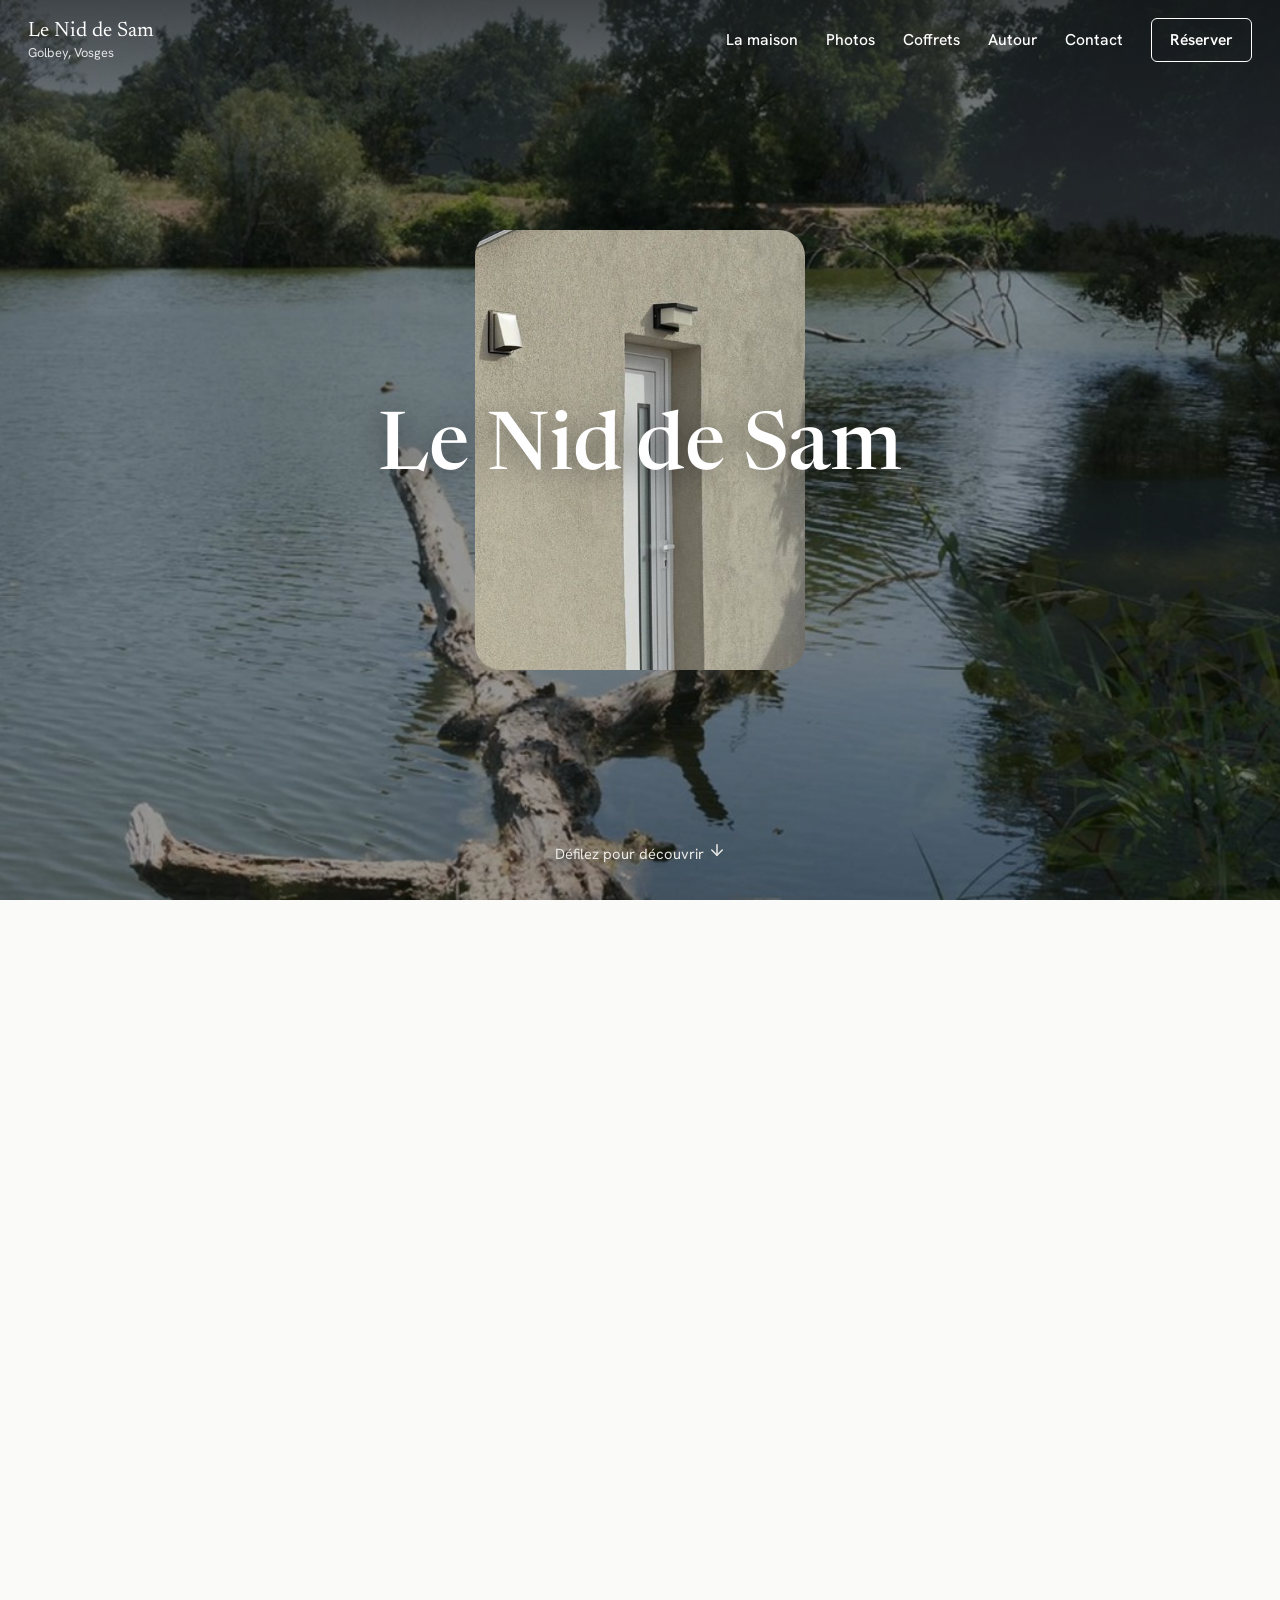
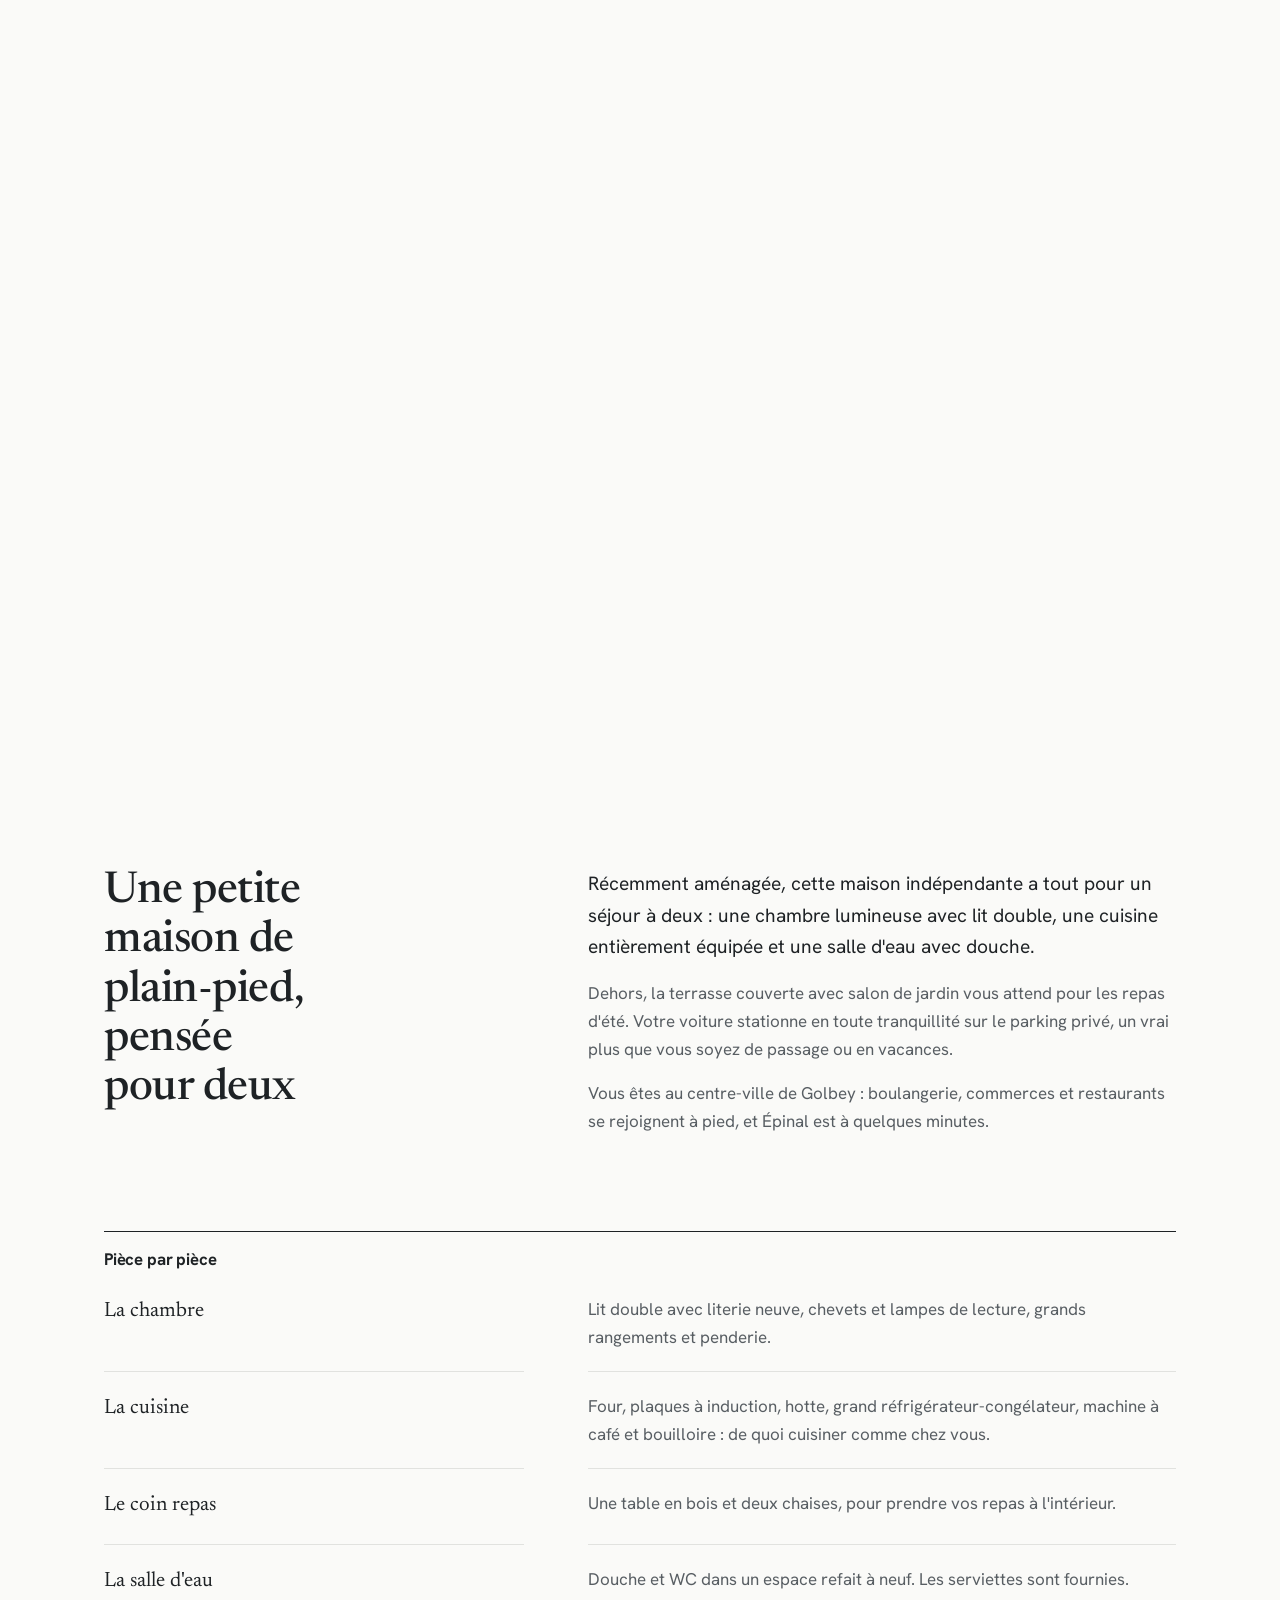
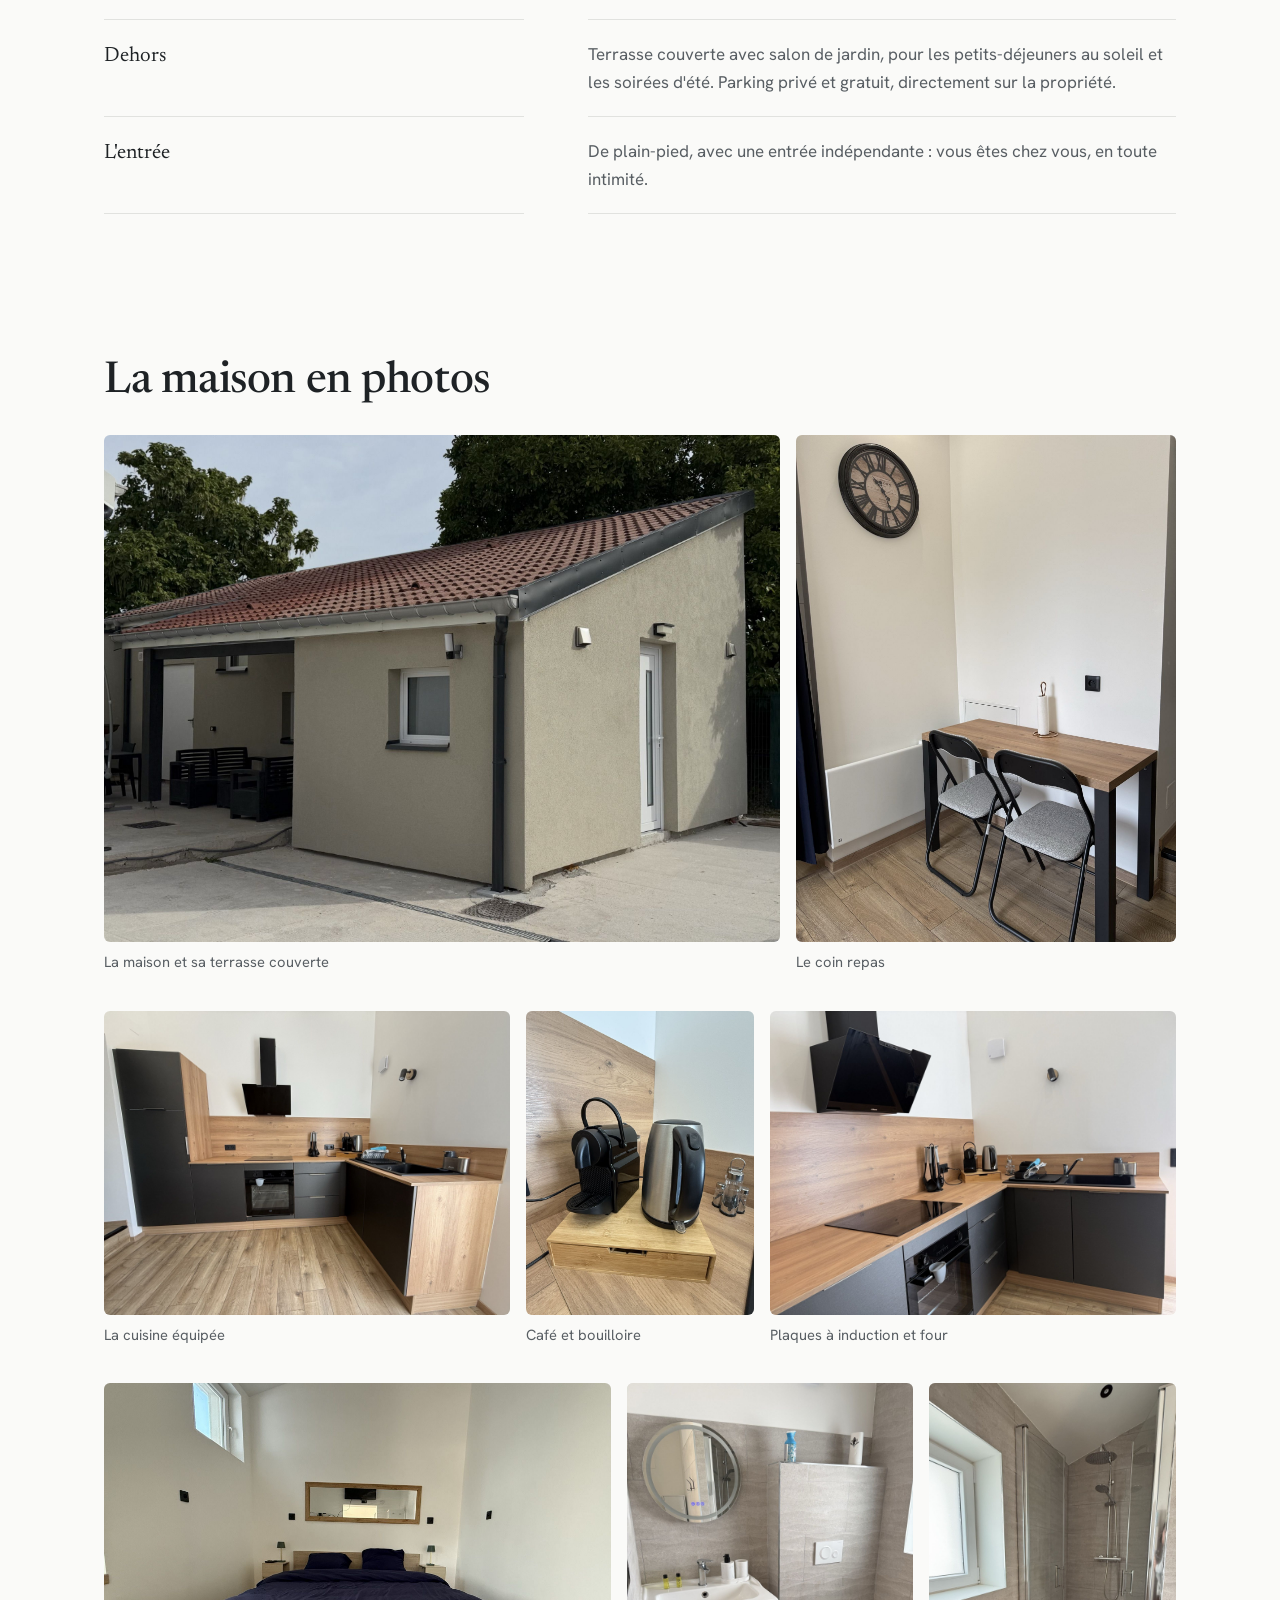
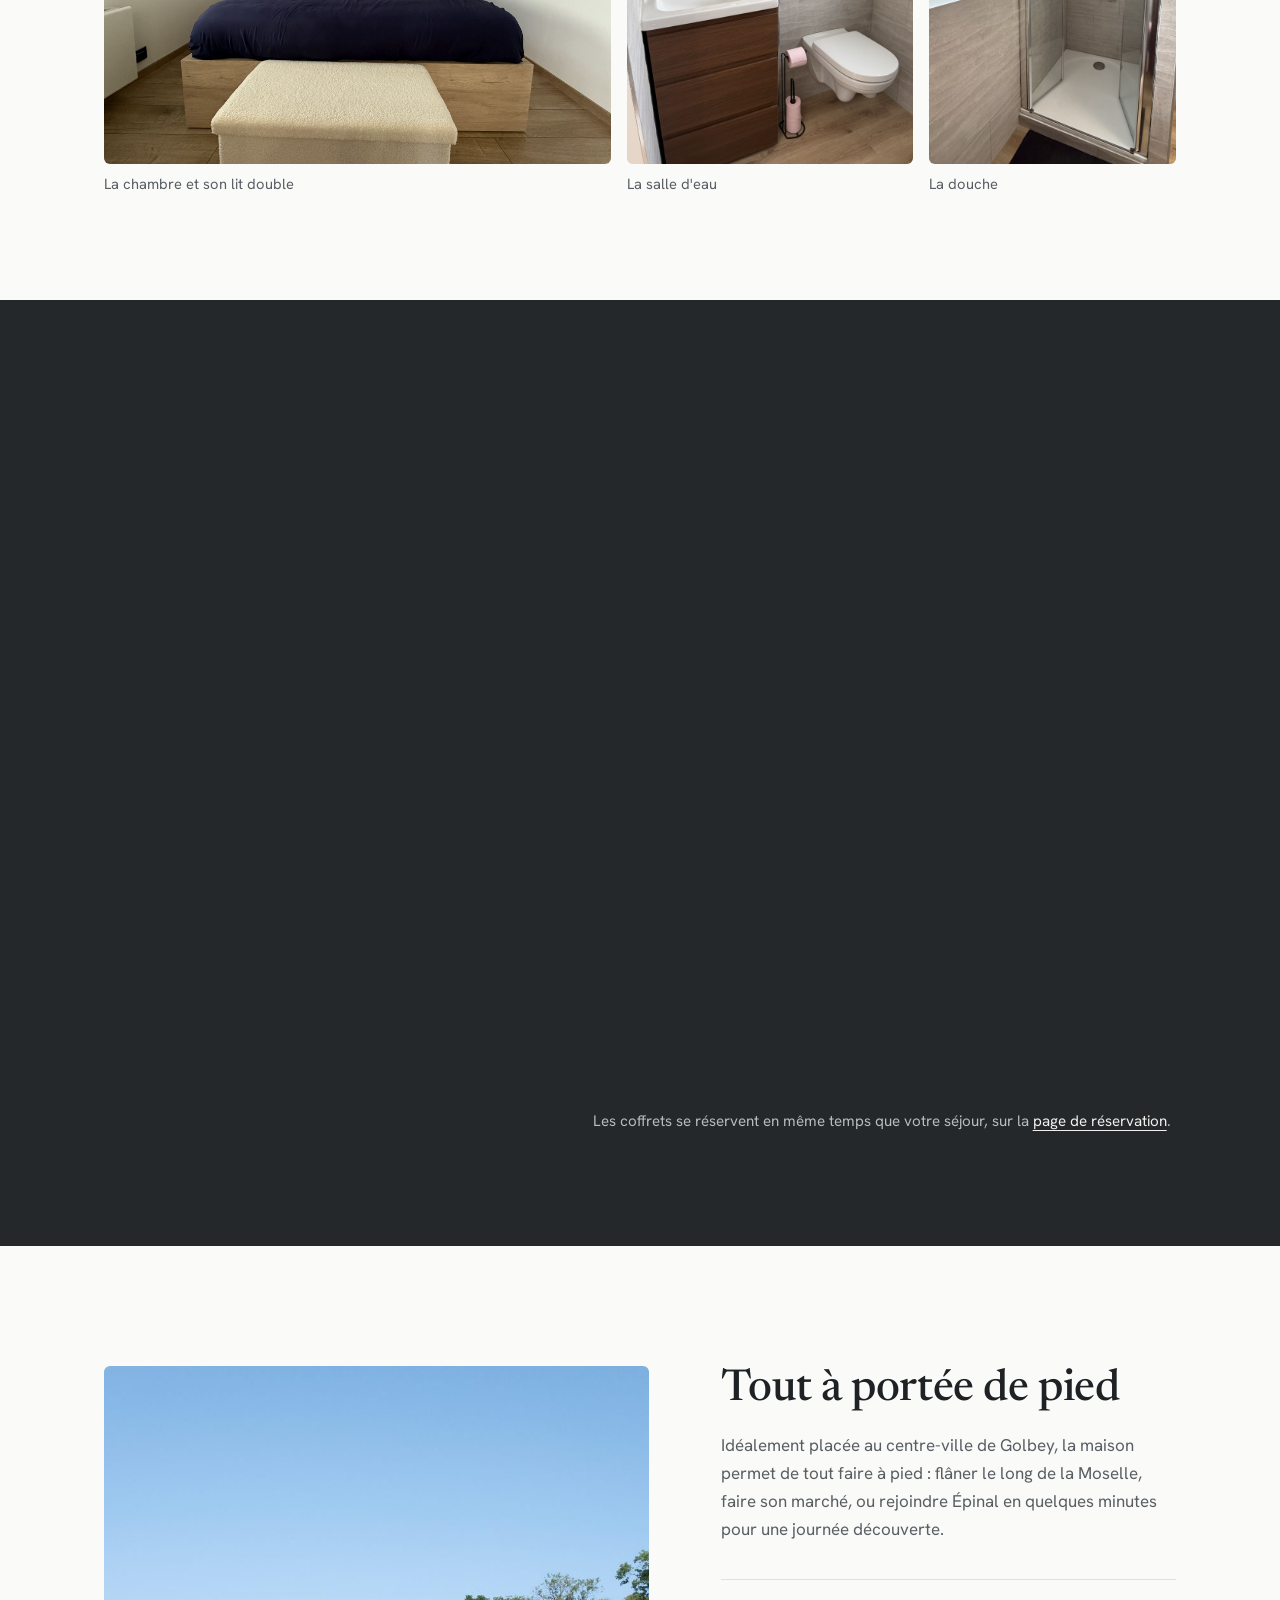
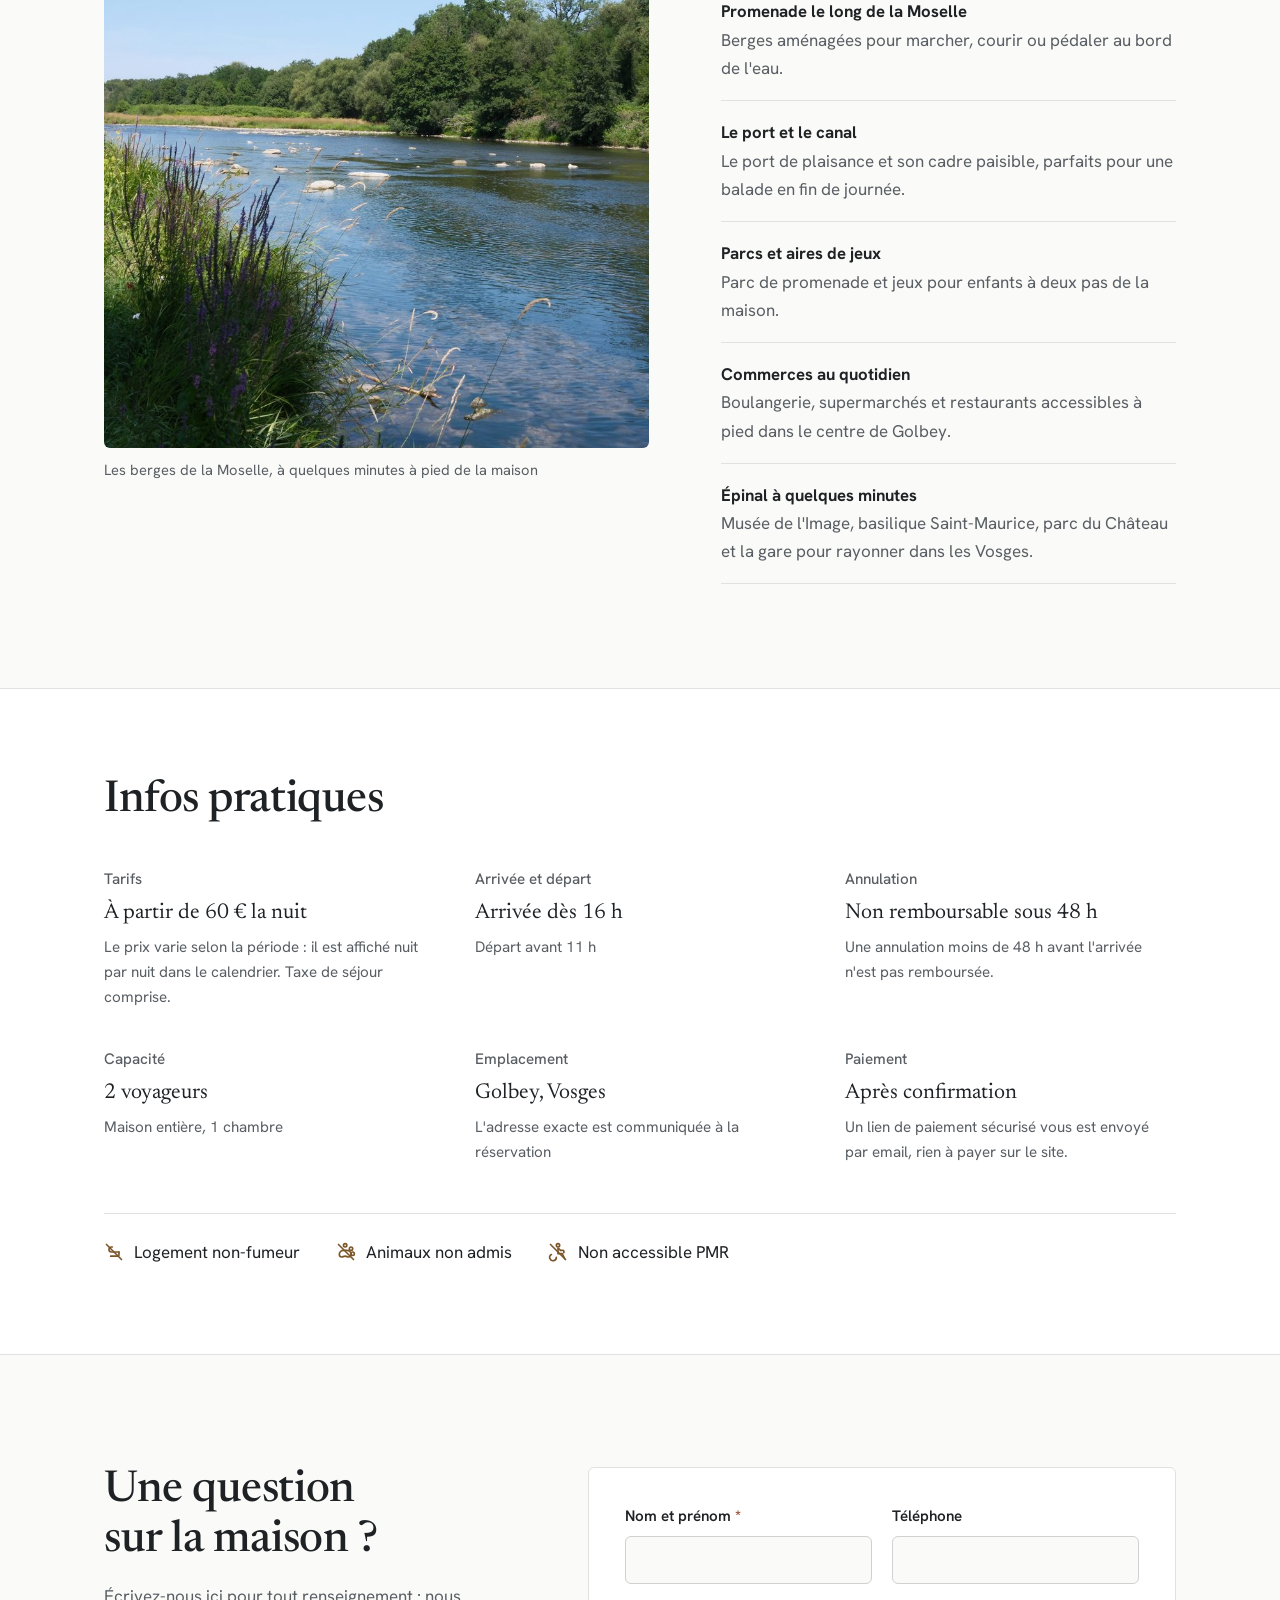
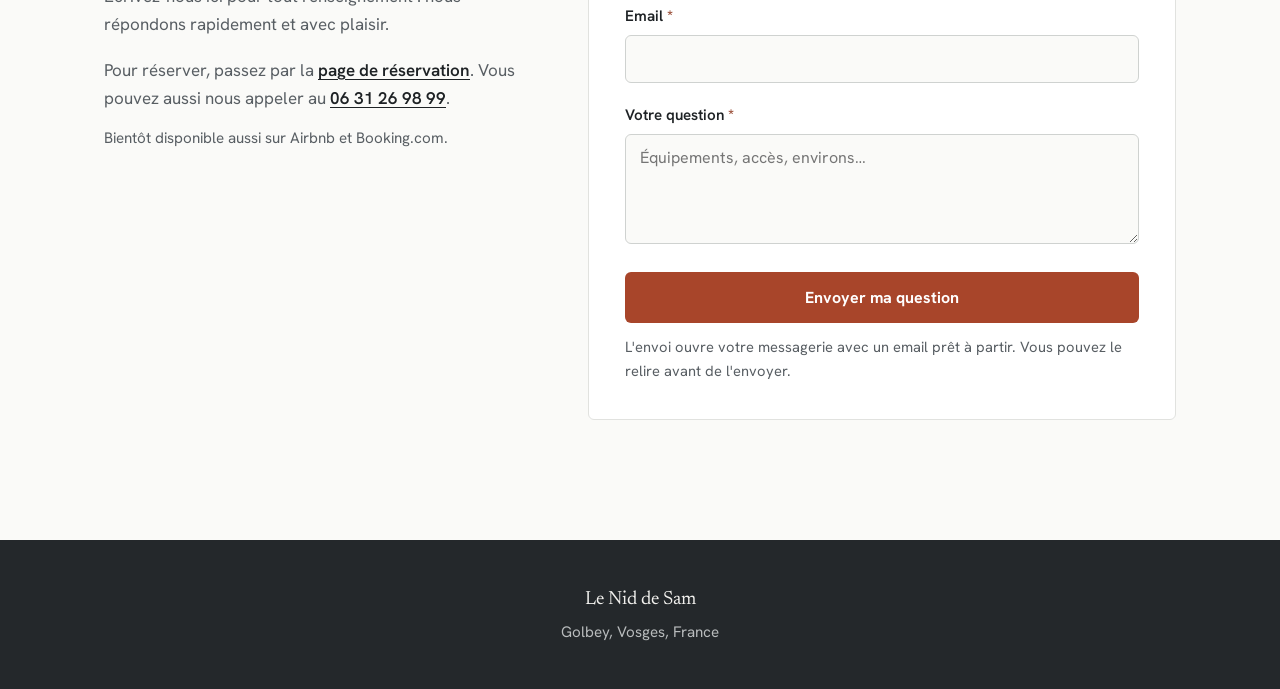
==== commit 8f7a373e: "Prix affichés « à partir de 60 € », selon la période Co-Authored-By: Claude Opus 5.5 <noreply@anthro" ====
--- a/index.html
+++ b/index.html
@@ -232,7 +232,7 @@
     <div class="wrap">
       <h2 class="title reveal">Infos pratiques</h2>
       <div class="info-grid reveal">
-        <div class="info"><b>Tarifs</b><span>60&nbsp;€ la nuit</span><small>75&nbsp;€ les vendredis et samedis soir. Taxe de séjour comprise.</small></div>
+        <div class="info"><b>Tarifs</b><span>À partir de 60&nbsp;€ la nuit</span><small>Le prix varie selon la période&nbsp;: il est affiché nuit par nuit dans le calendrier. Taxe de séjour comprise.</small></div>
         <div class="info"><b>Arrivée et départ</b><span>Arrivée dès 16&nbsp;h</span><small>Départ avant 11&nbsp;h</small></div>
         <div class="info"><b>Annulation</b><span>Non remboursable sous 48&nbsp;h</span><small>Une annulation moins de 48&nbsp;h avant l'arrivée n'est pas remboursée.</small></div>
         <div class="info"><b>Capacité</b><span>2 voyageurs</span><small>Maison entière, 1 chambre</small></div>
--- a/style.css
+++ b/style.css
@@ -536,3 +536,16 @@
 .merci-note { margin-top: 16px; font-size: .95rem; color: var(--ink-soft); }
 .merci-actions { margin-top: 36px; display: flex; flex-wrap: wrap; align-items: center; gap: 14px 24px; color: var(--ink-soft); }
 .merci-actions a:not(.btn) { color: var(--ink); font-weight: 600; text-underline-offset: 3px; }
+
+/* ---------- Conditions générales de vente (cgv.html) ---------- */
+.legal { max-width: 760px; }
+.legal h1 { font-size: clamp(2rem, 4.2vw, 3rem); }
+.legal .lead { margin-top: 14px; }
+.legal h2 { font-size: 1.5rem; margin: 44px 0 12px; padding-top: 20px; border-top: 1px solid var(--line); }
+.legal h3 { font-family: var(--police-texte); font-size: 1rem; font-weight: 700; margin: 18px 0 6px; }
+.legal p + p, .legal ul + p, .legal p + ul { margin-top: 12px; }
+.legal ul { margin-left: 1.2em; }
+.legal li + li { margin-top: 6px; }
+/* Brouillon : passages à compléter, bien visibles */
+.legal .brouillon { margin-top: 28px; padding: 16px 18px; border-left: 3px solid var(--terra); background: var(--teinte); }
+.legal mark.a-completer { background: #f6e7a8; color: var(--ink); padding: 0 3px; border-radius: 3px; }
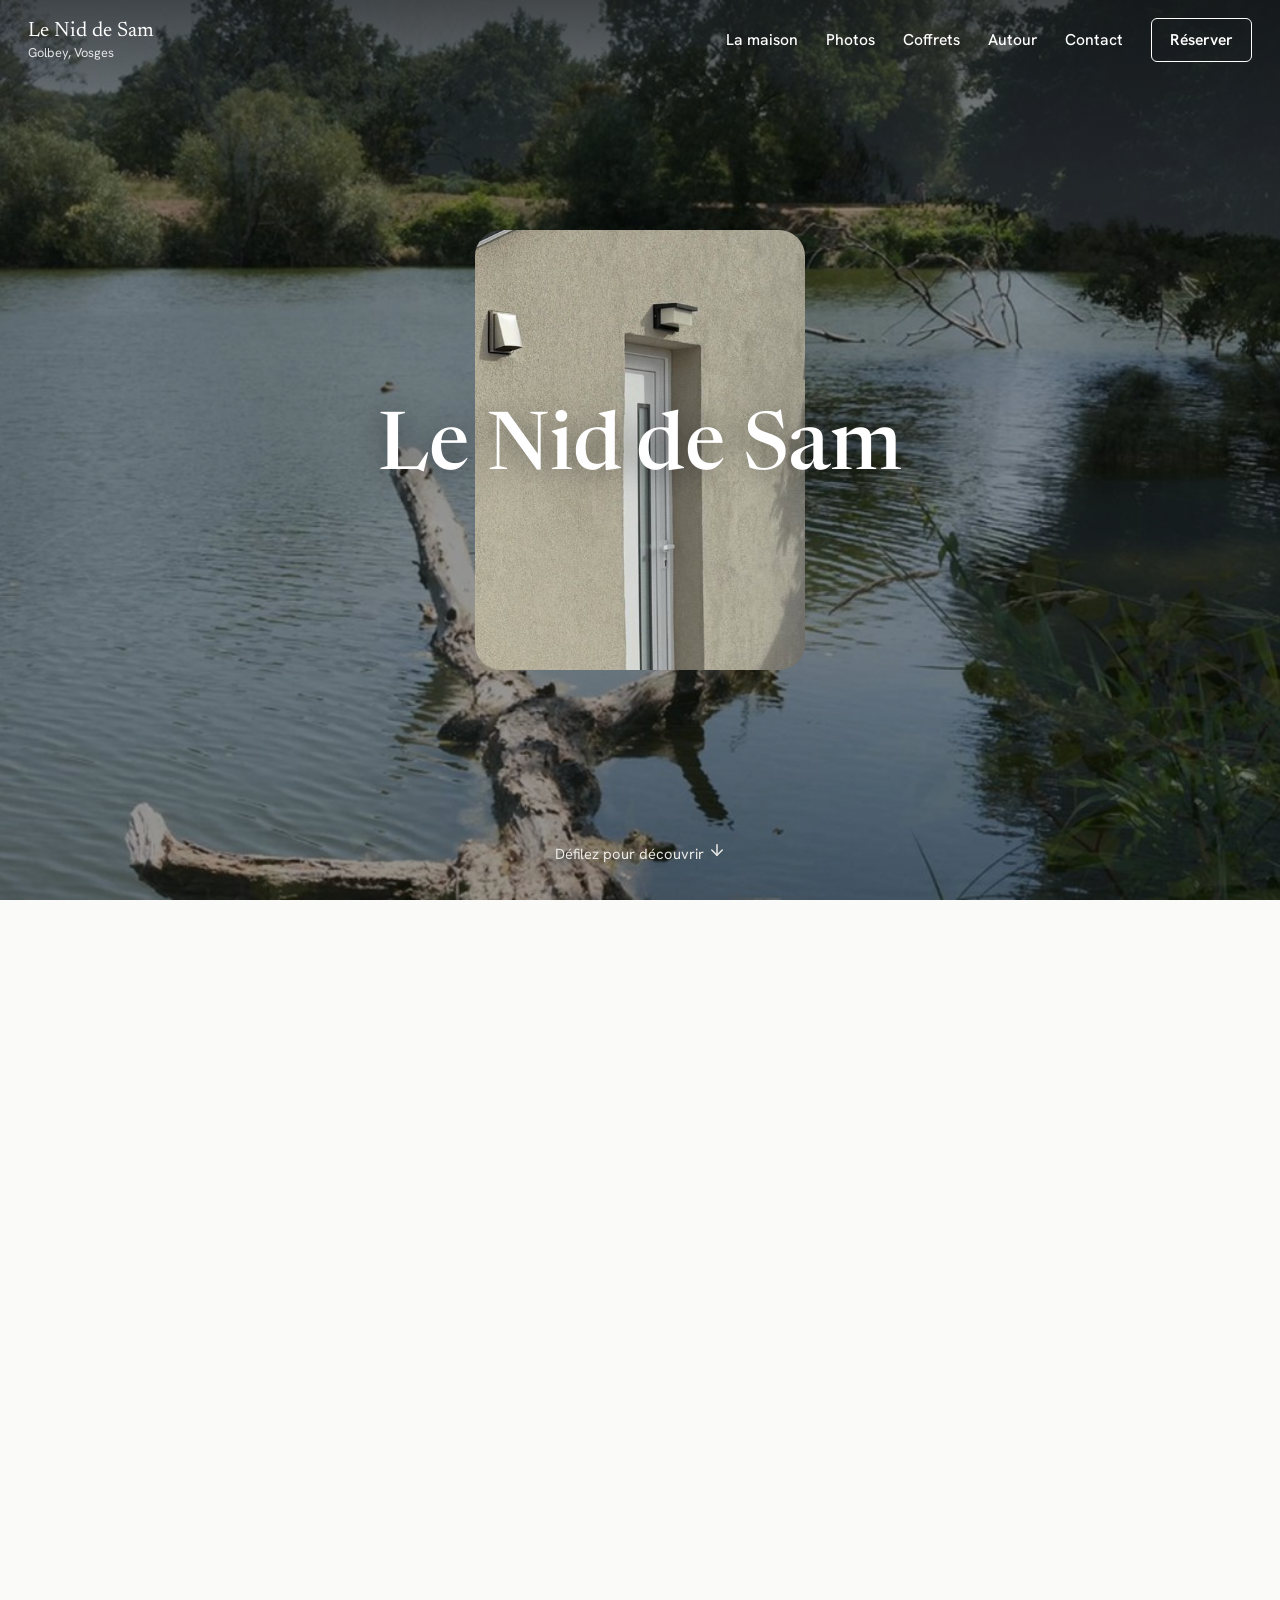
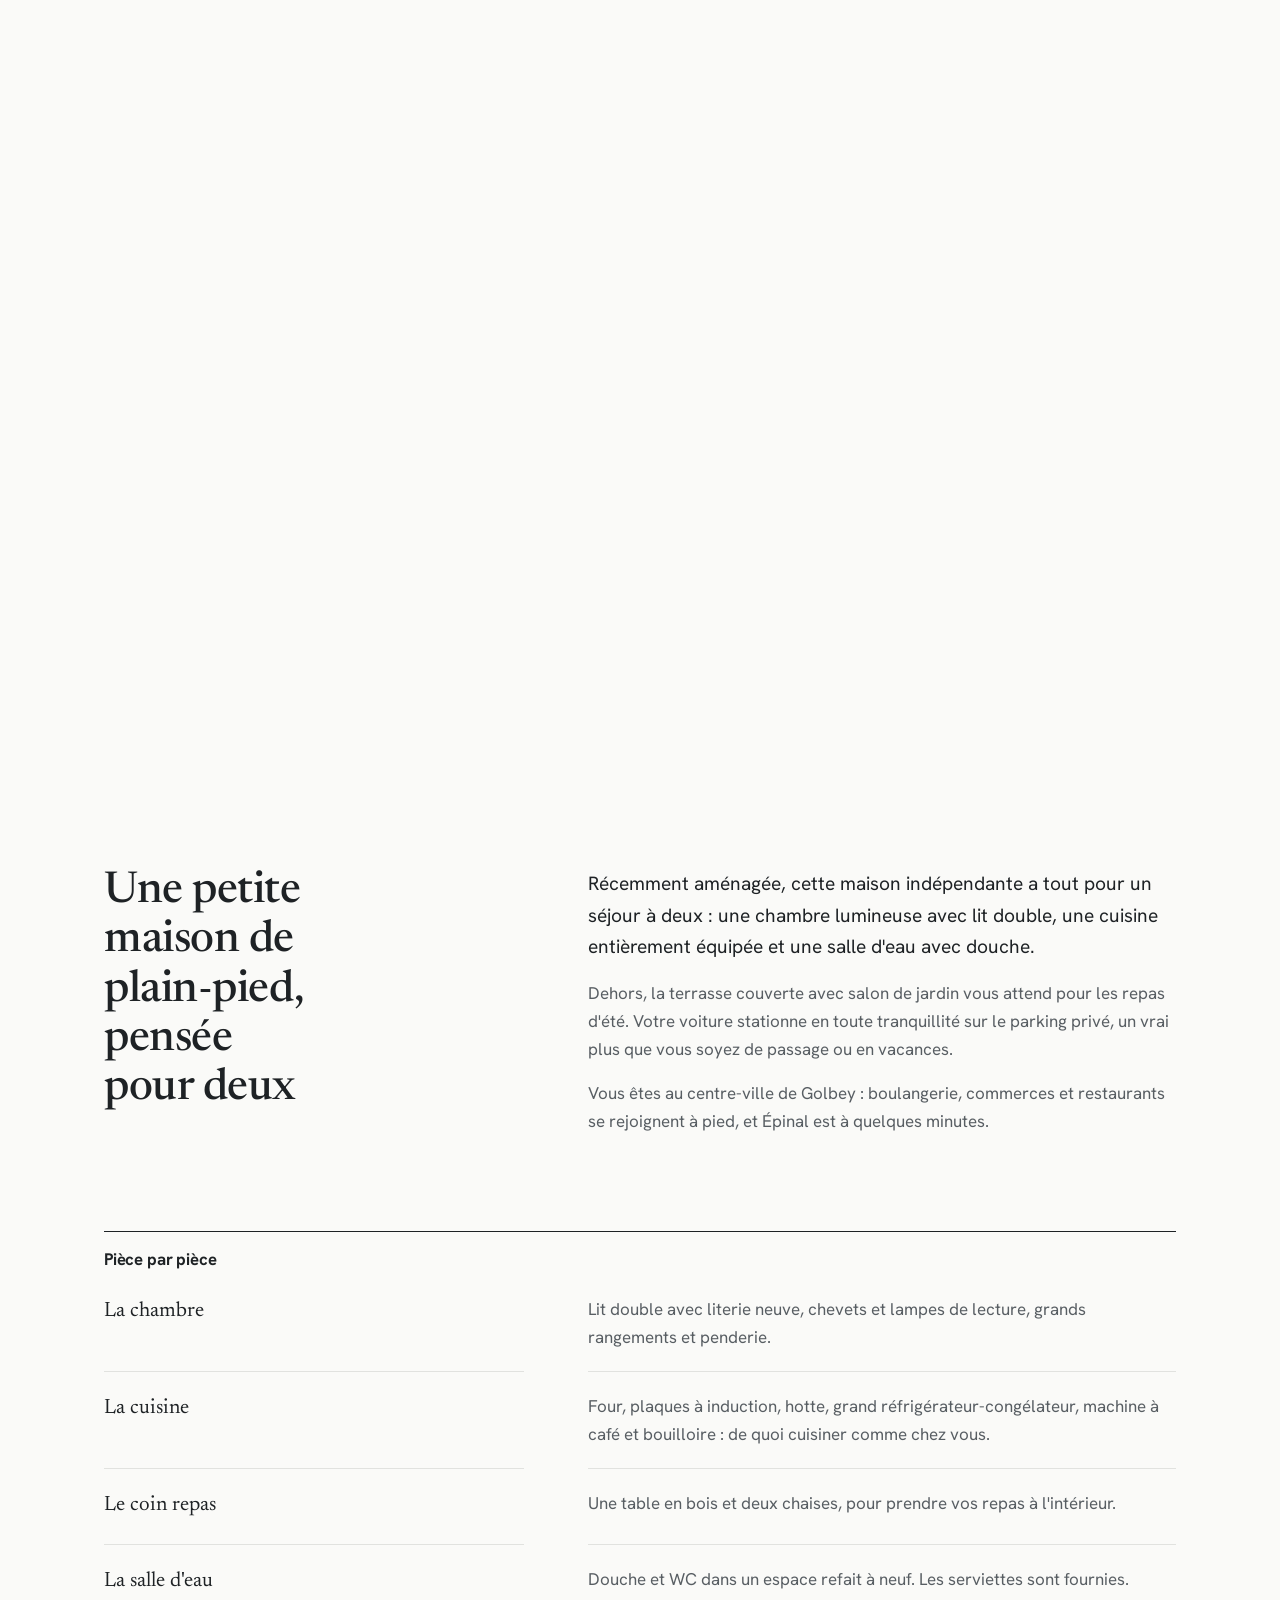
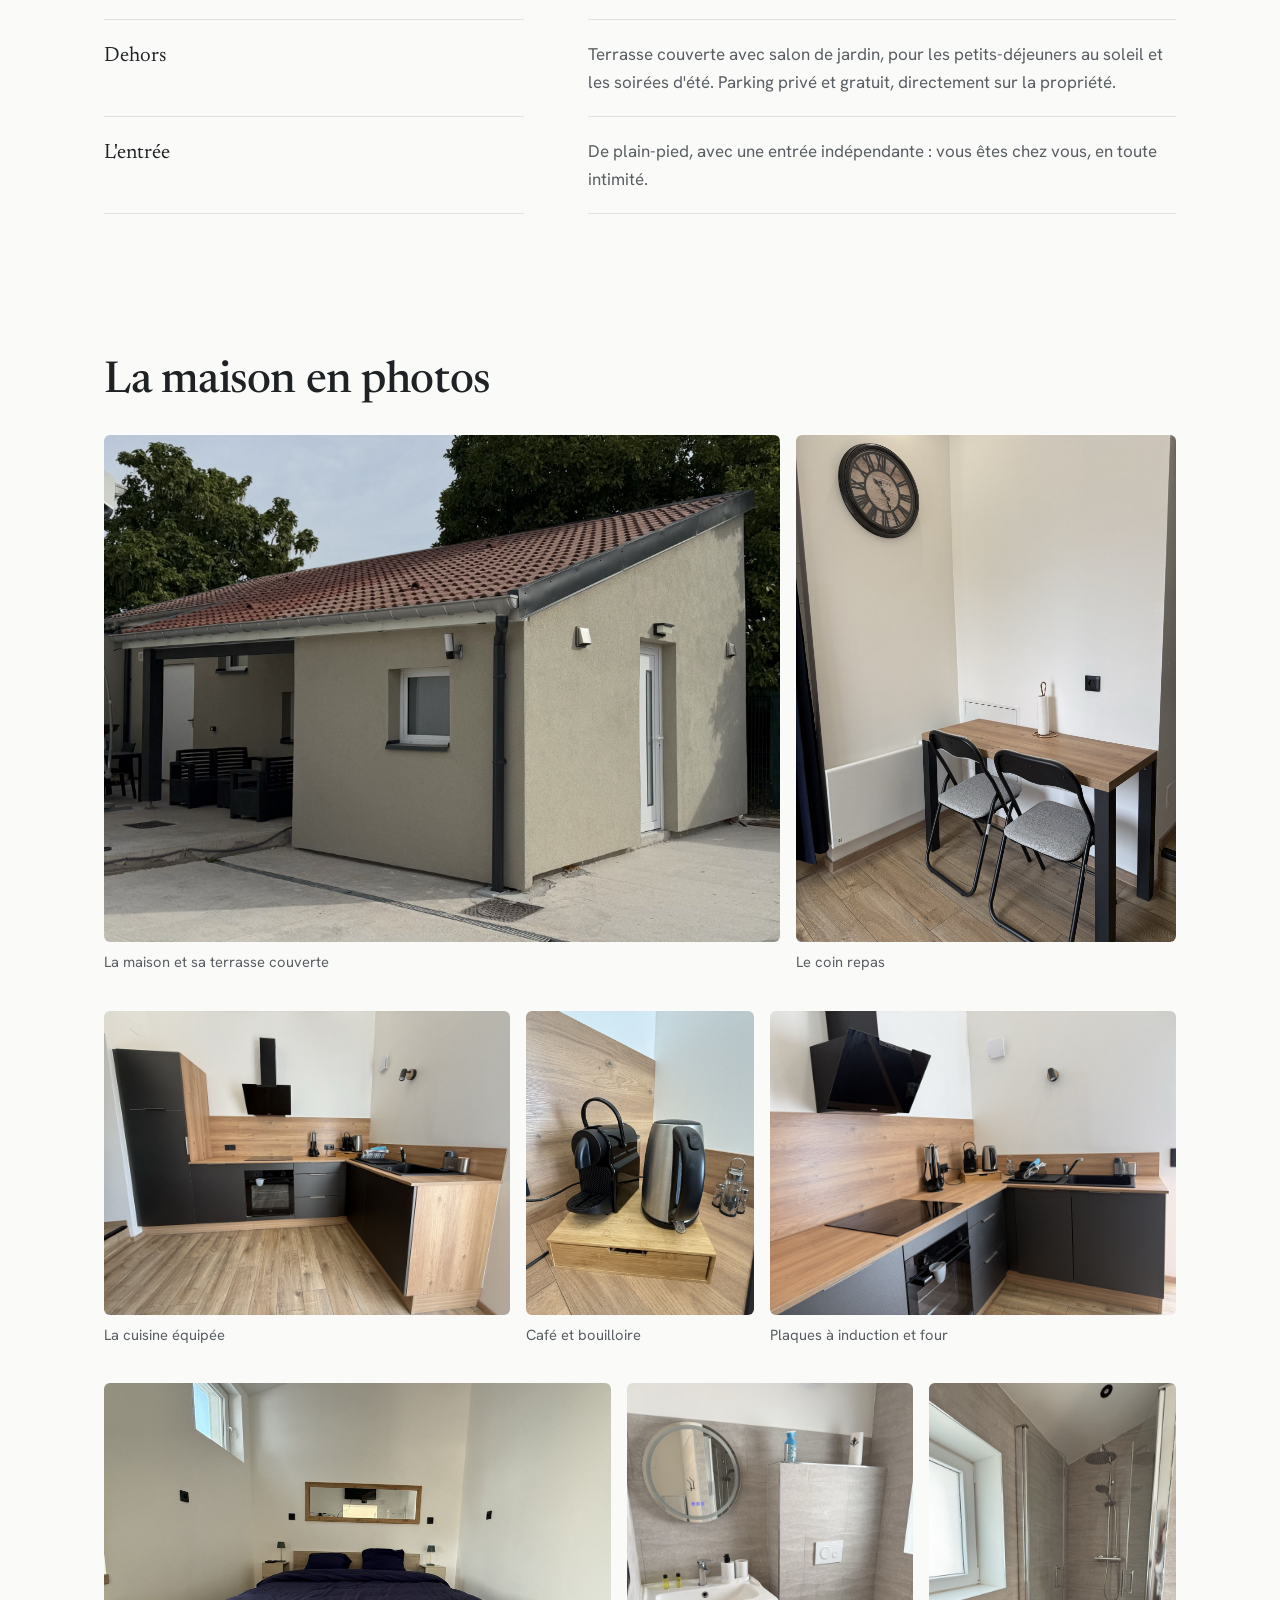
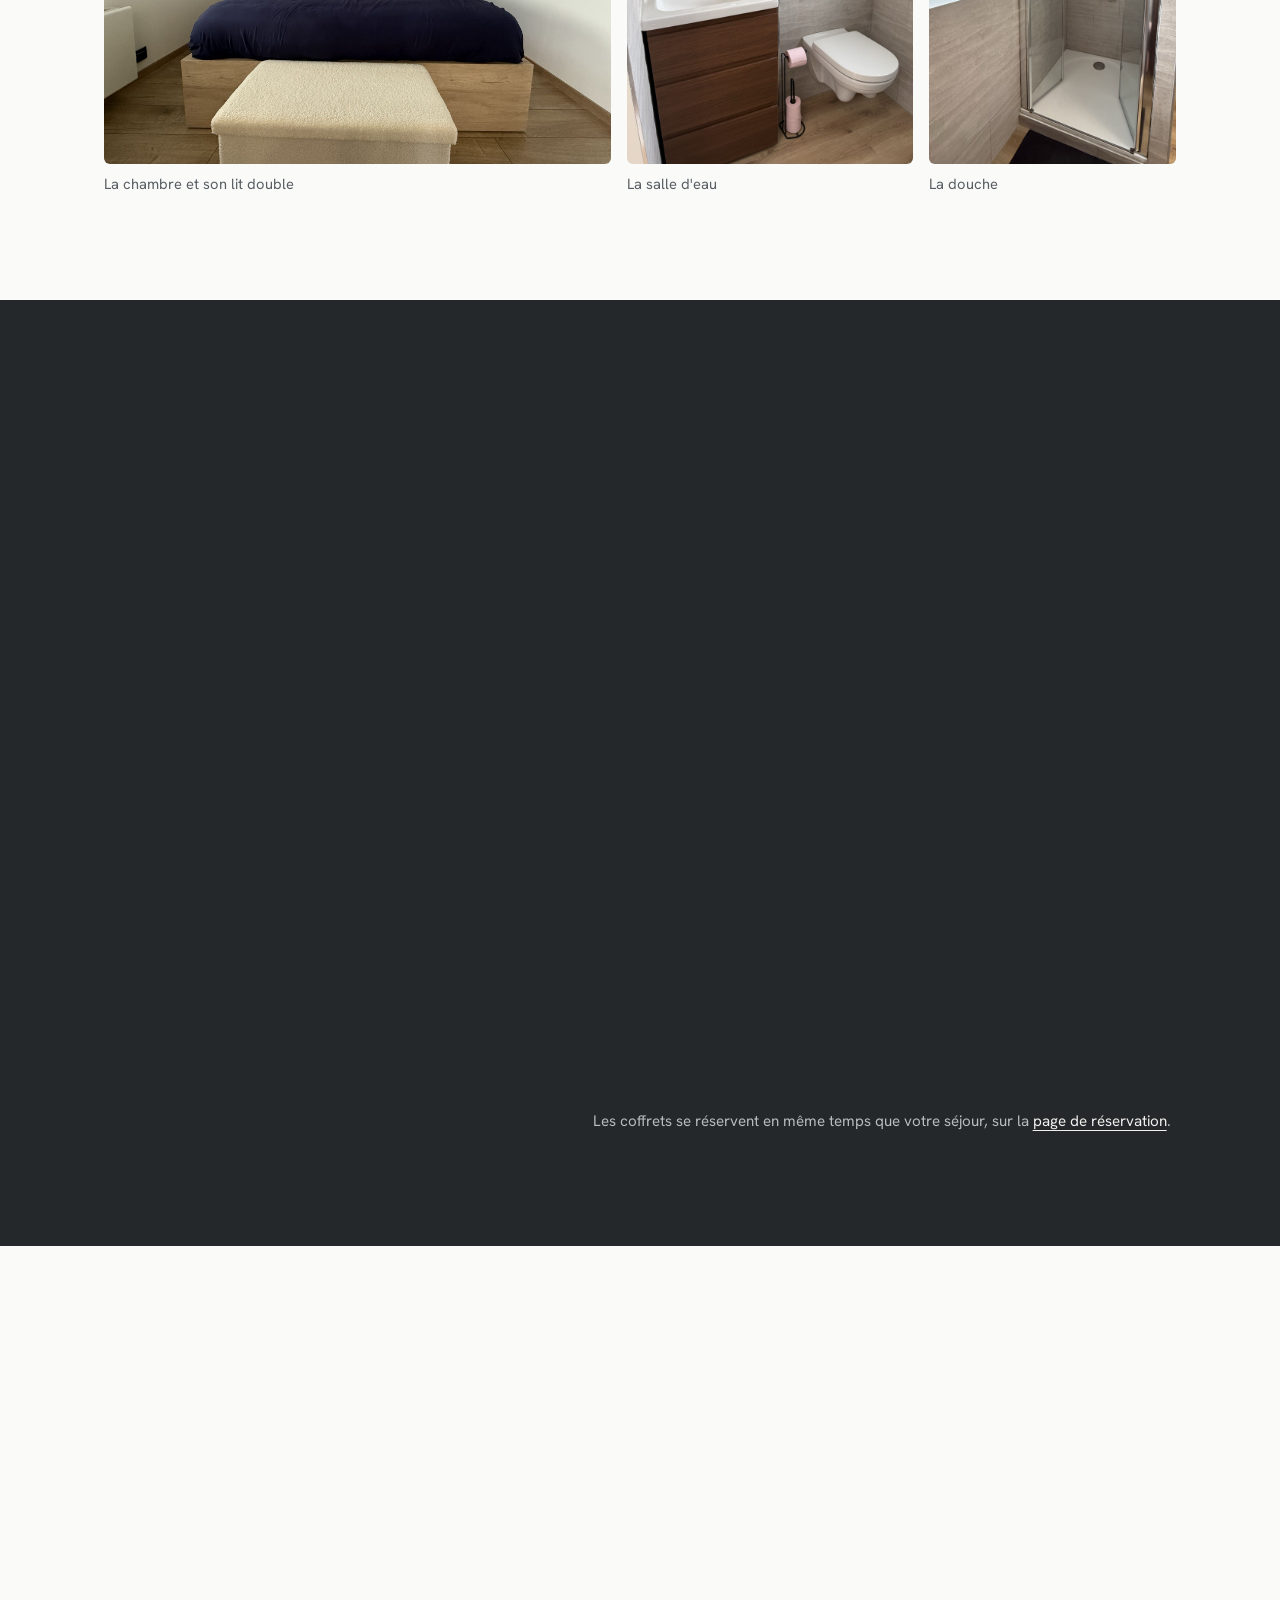
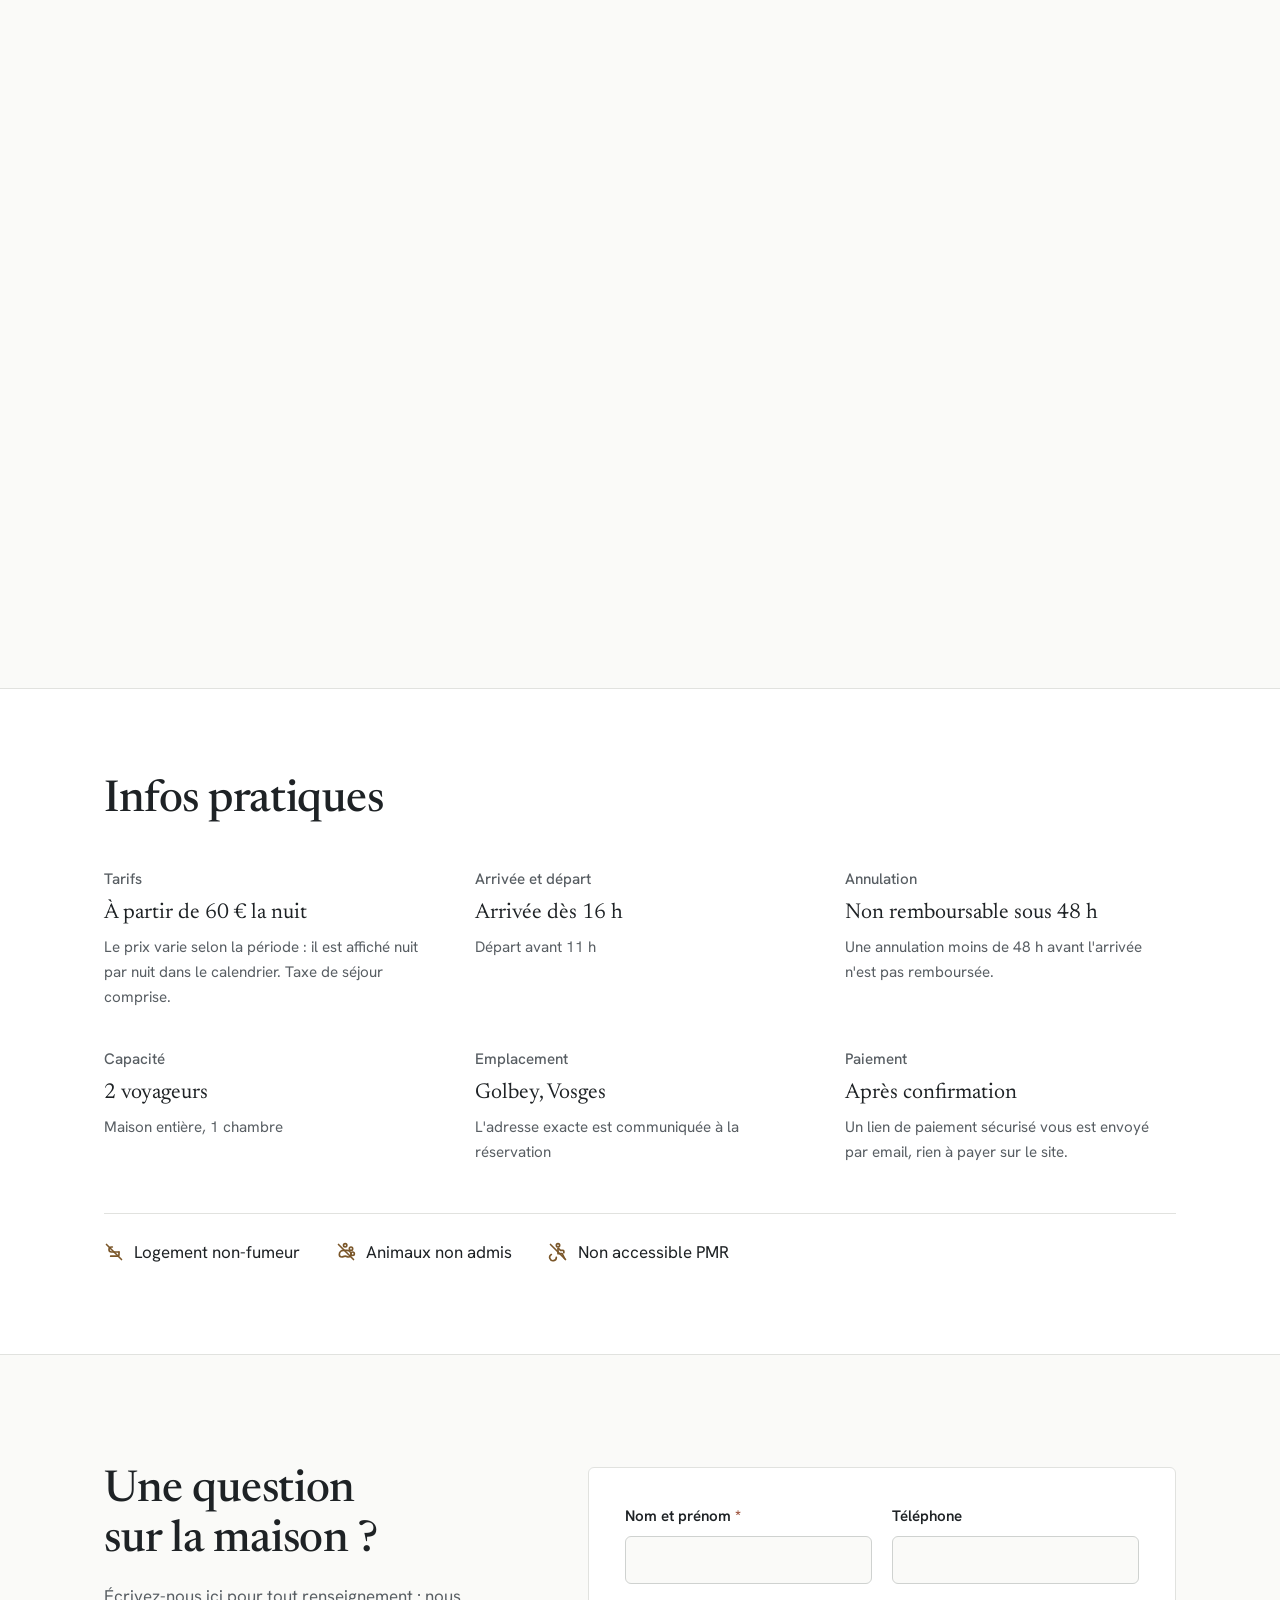
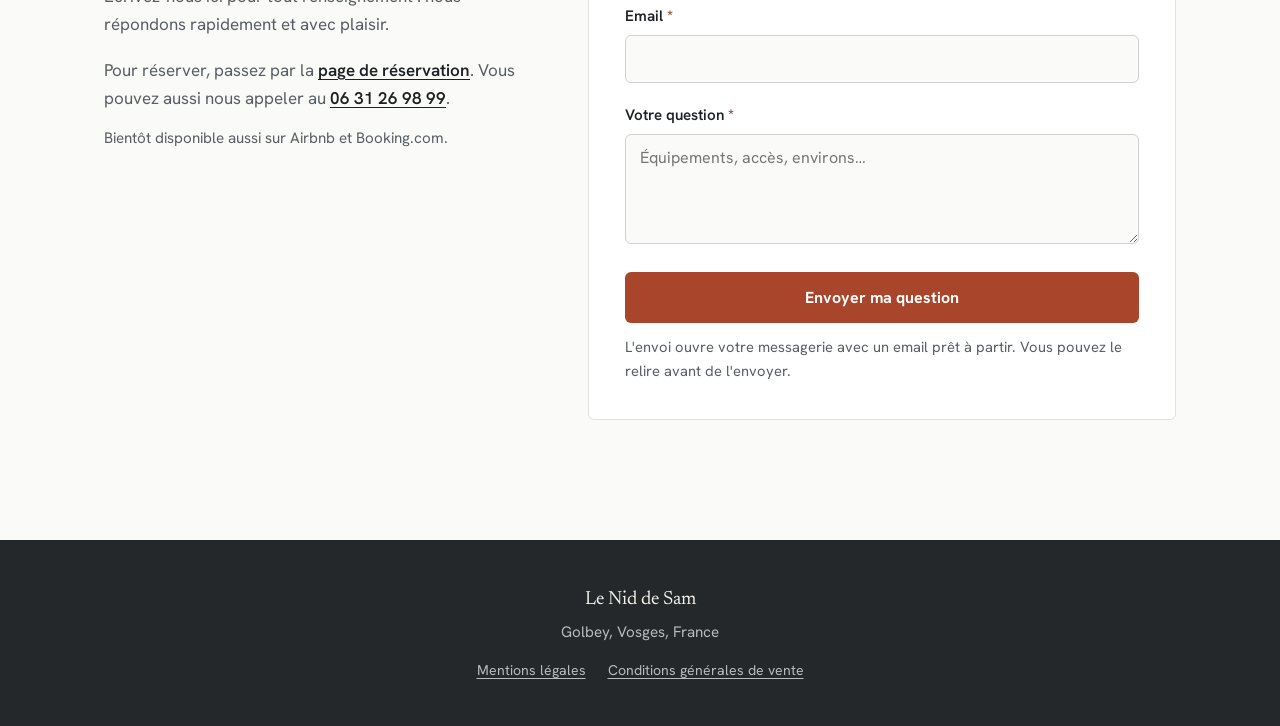
==== commit ddf95704: "Conditions générales de vente et mentions légales, liées en pied de page Co-Authored-By: Claude Opus" ====
--- a/index.html
+++ b/index.html
@@ -316,6 +316,7 @@
 <footer>
   <div class="brand-foot">Le Nid de Sam</div>
   <div>Golbey, Vosges, France</div>
+  <nav class="foot-liens" aria-label="Informations légales"><a href="mentions-legales.html">Mentions légales</a><a href="cgv.html">Conditions générales de vente</a></nav>
 </footer>
 
 <dialog class="lightbox" id="lightbox" aria-label="Photo en grand format">
--- a/style.css
+++ b/style.css
@@ -546,6 +546,9 @@
 .legal p + p, .legal ul + p, .legal p + ul { margin-top: 12px; }
 .legal ul { margin-left: 1.2em; }
 .legal li + li { margin-top: 6px; }
-/* Brouillon : passages à compléter, bien visibles */
-.legal .brouillon { margin-top: 28px; padding: 16px 18px; border-left: 3px solid var(--terra); background: var(--teinte); }
-.legal mark.a-completer { background: #f6e7a8; color: var(--ink); padding: 0 3px; border-radius: 3px; }
+.legal .avis { margin-top: 28px; padding: 16px 18px; border-left: 3px solid var(--wood); background: var(--teinte); }
+
+/* Liens légaux du pied de page */
+.foot-liens { display: flex; flex-wrap: wrap; justify-content: center; gap: 6px 22px; margin-top: 14px; font-size: .88rem; }
+.foot-liens a { color: var(--night-soft); text-underline-offset: 3px; }
+.foot-liens a:hover { color: var(--night-ink); }
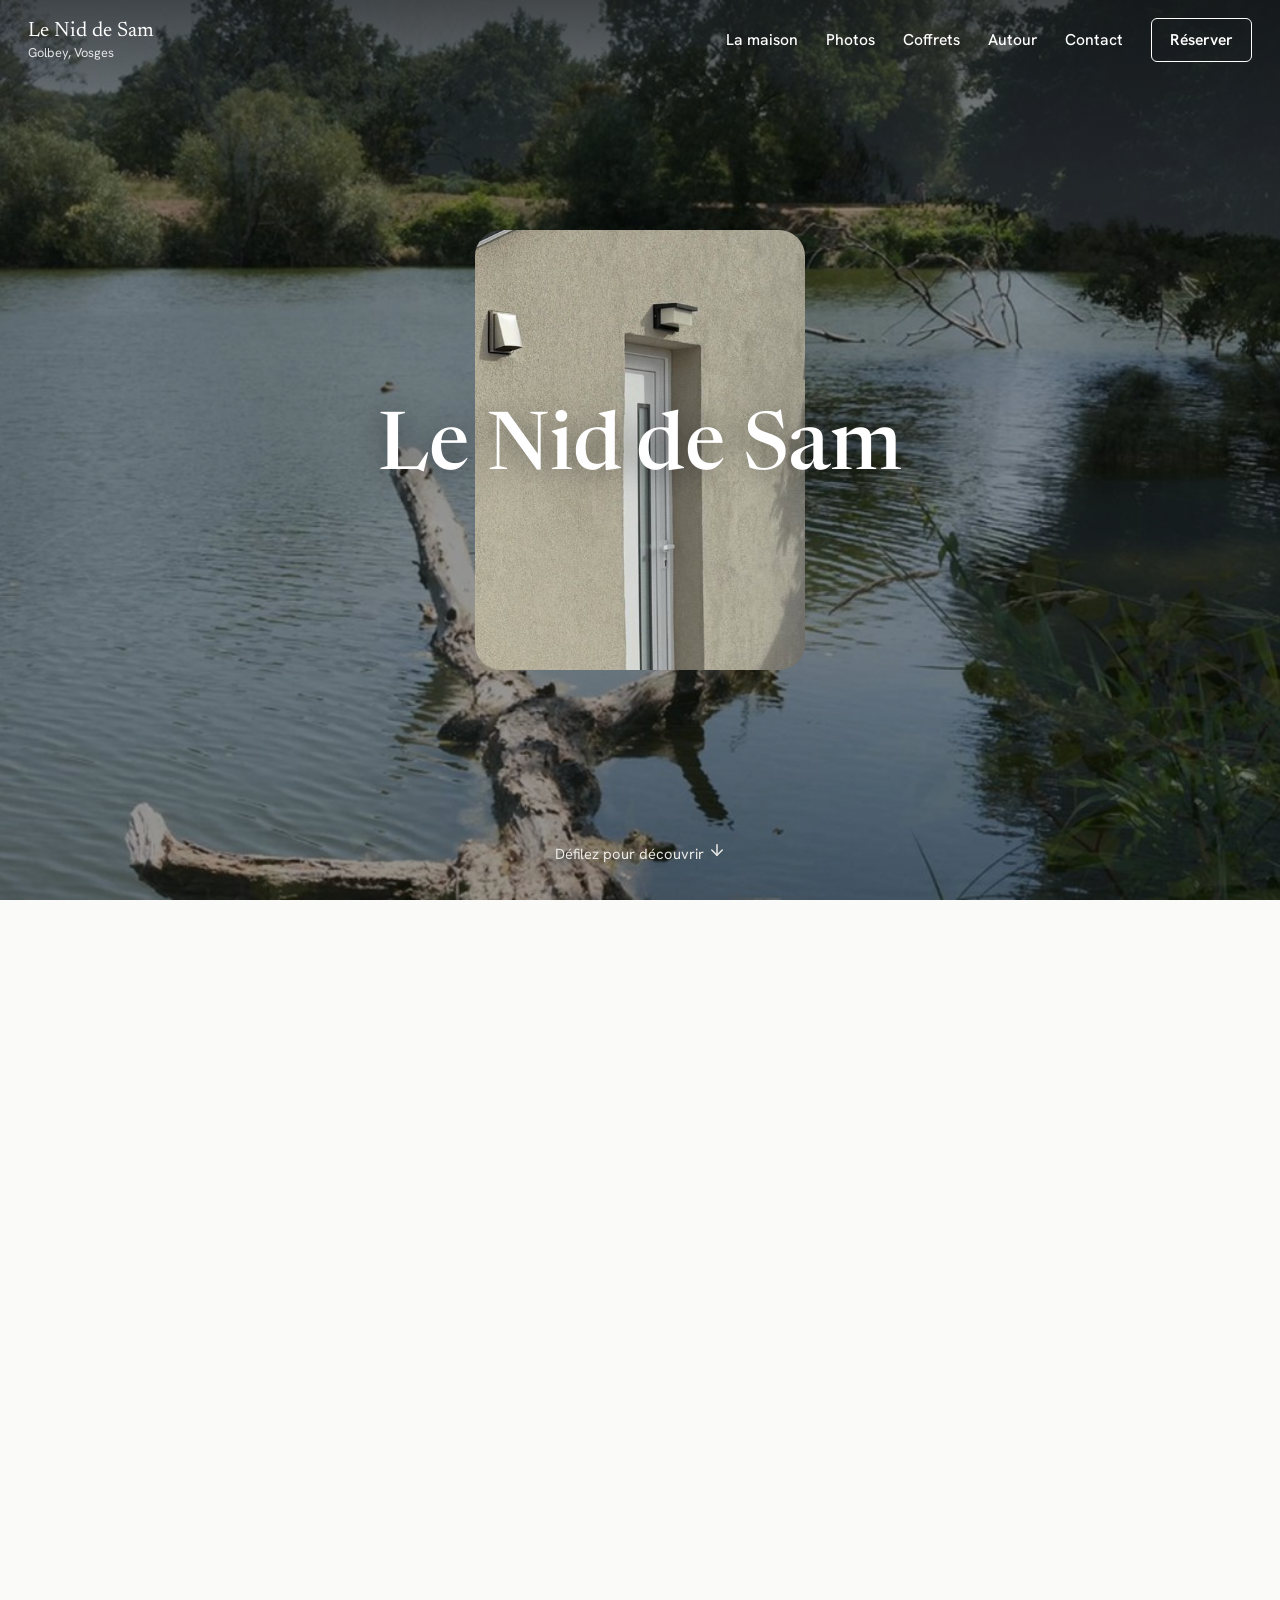
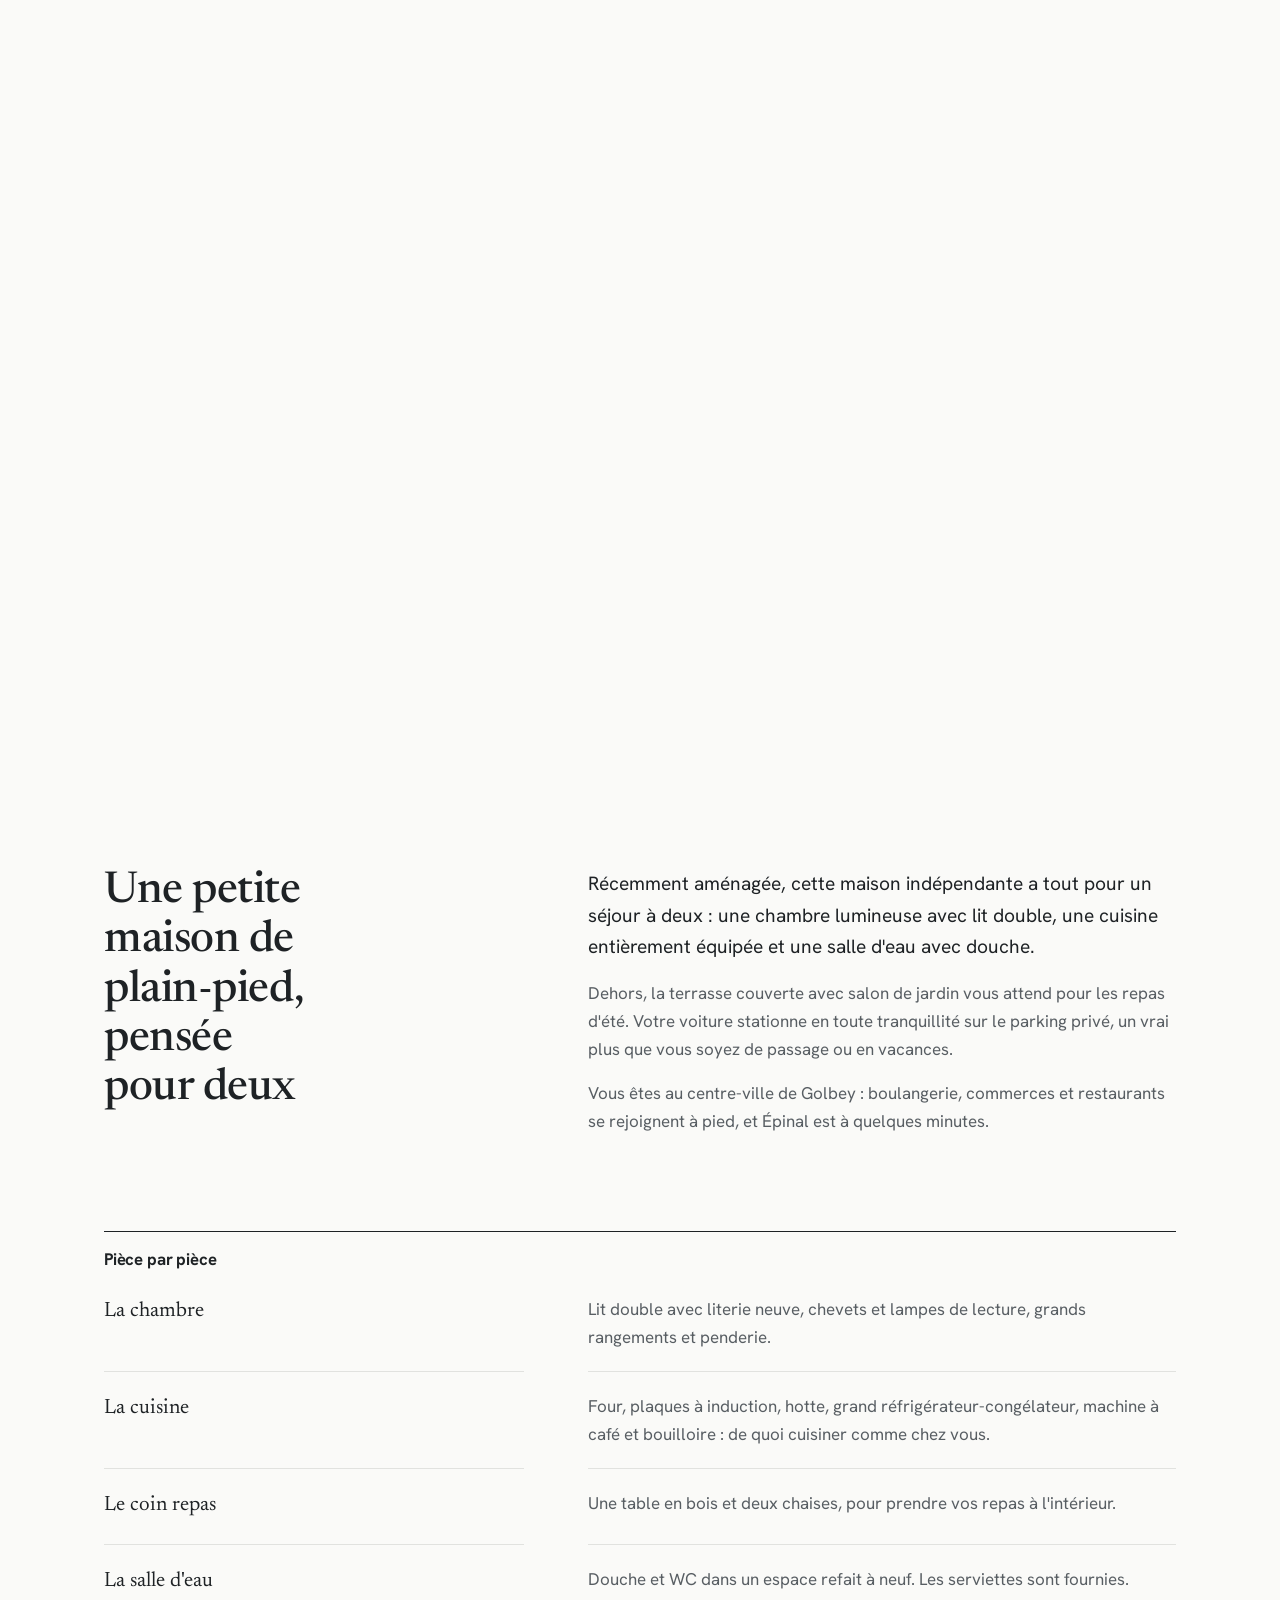
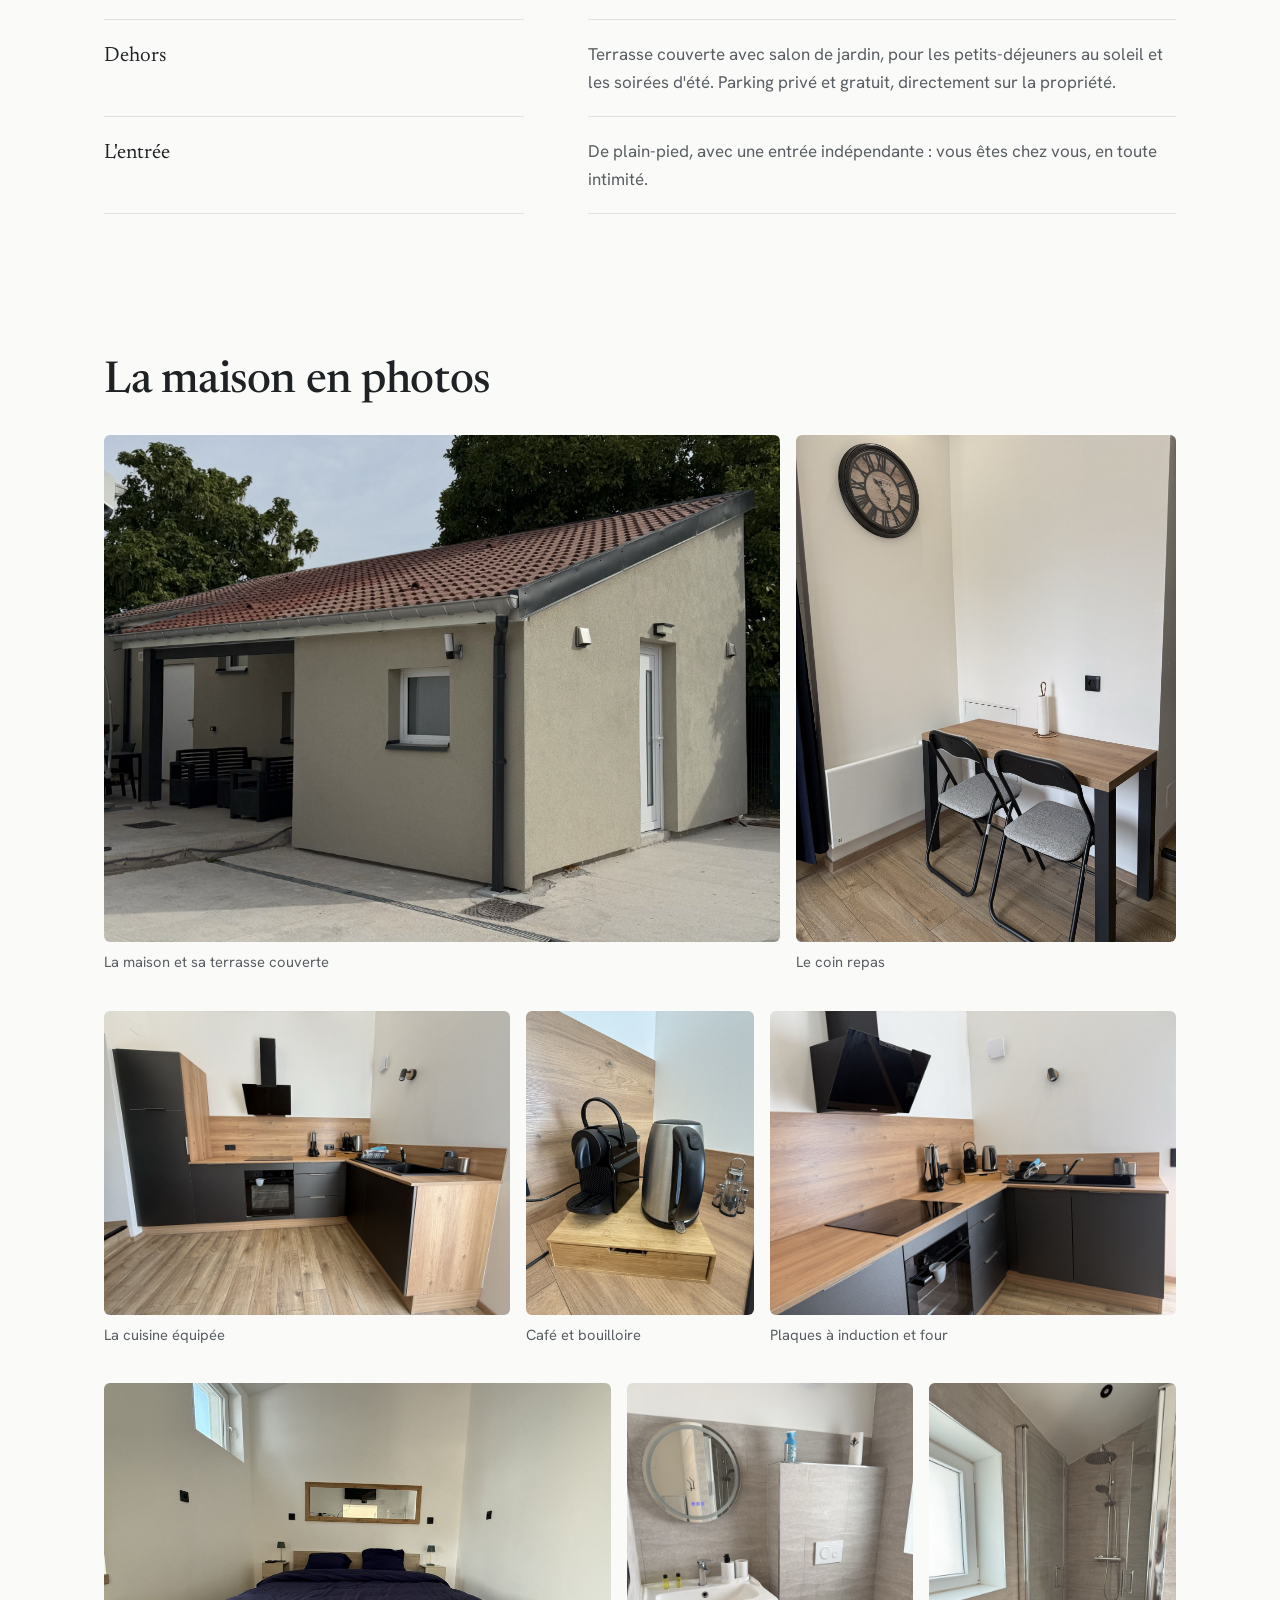
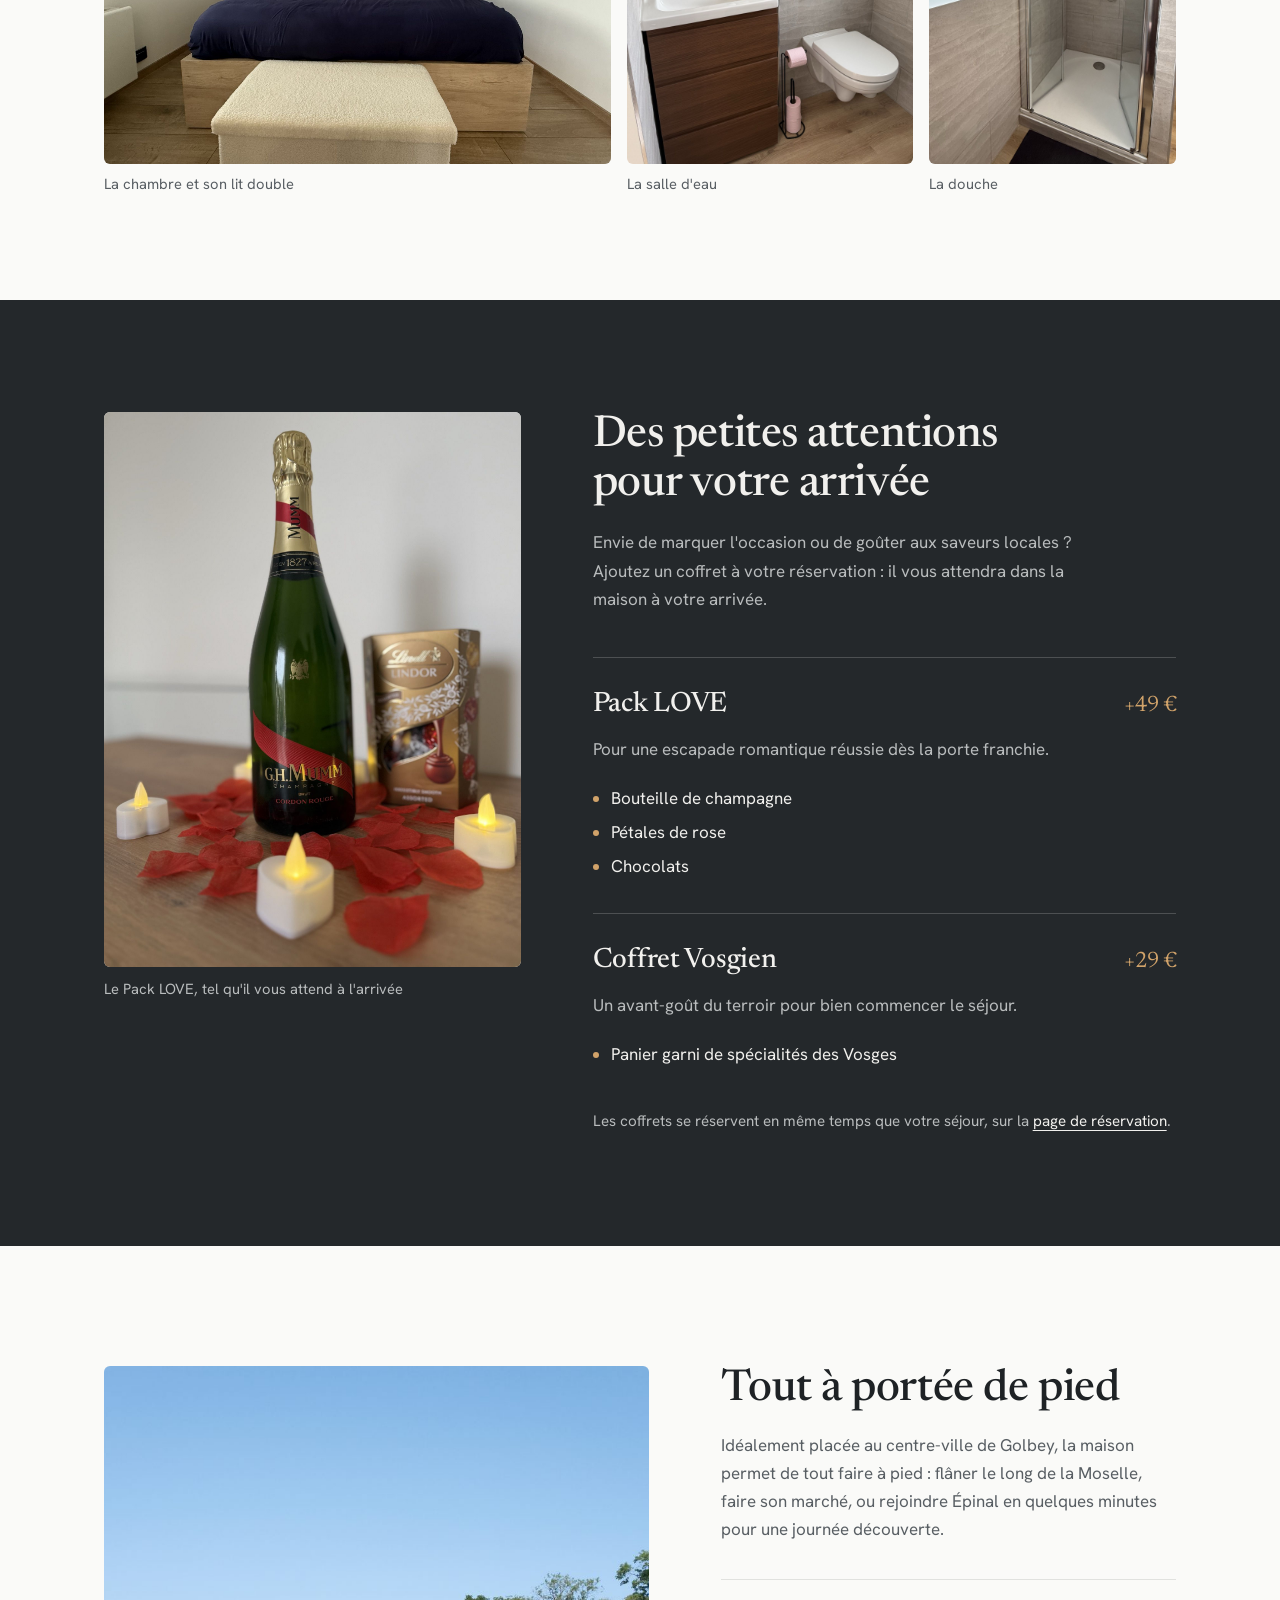
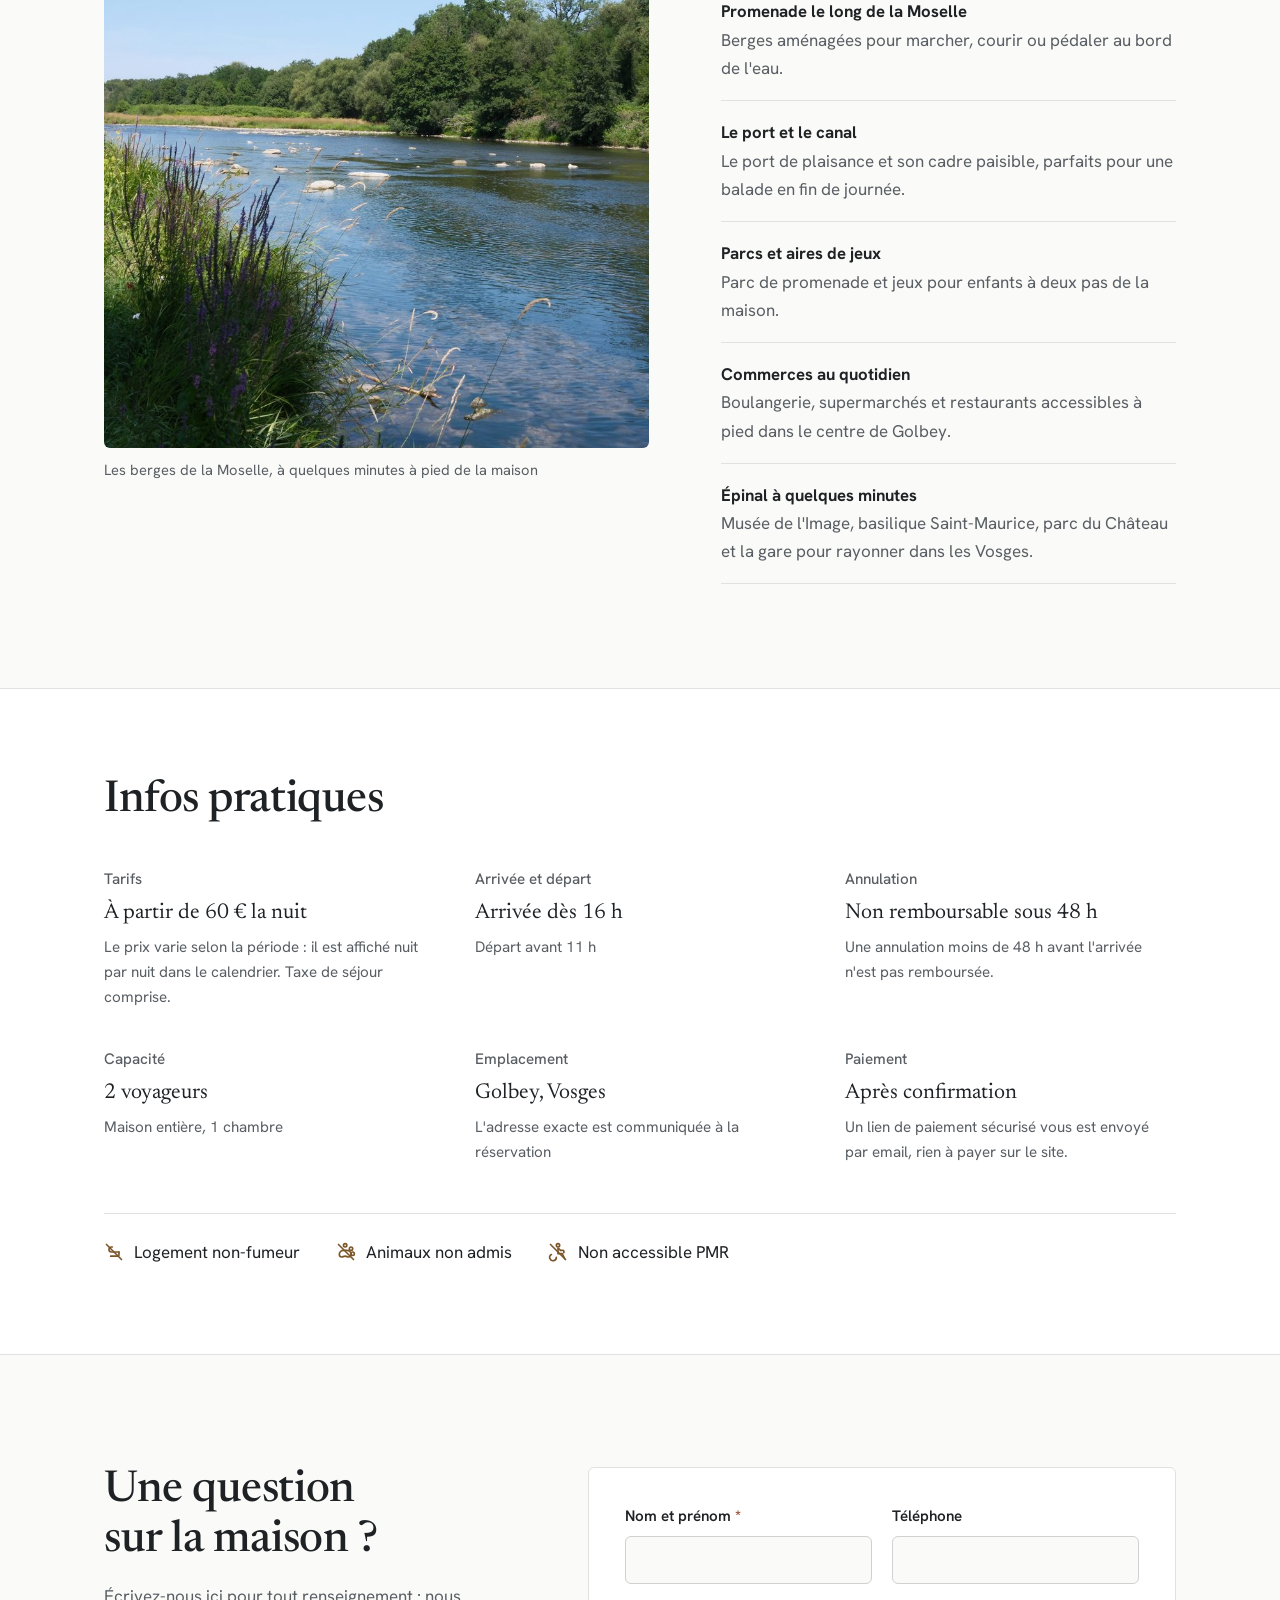
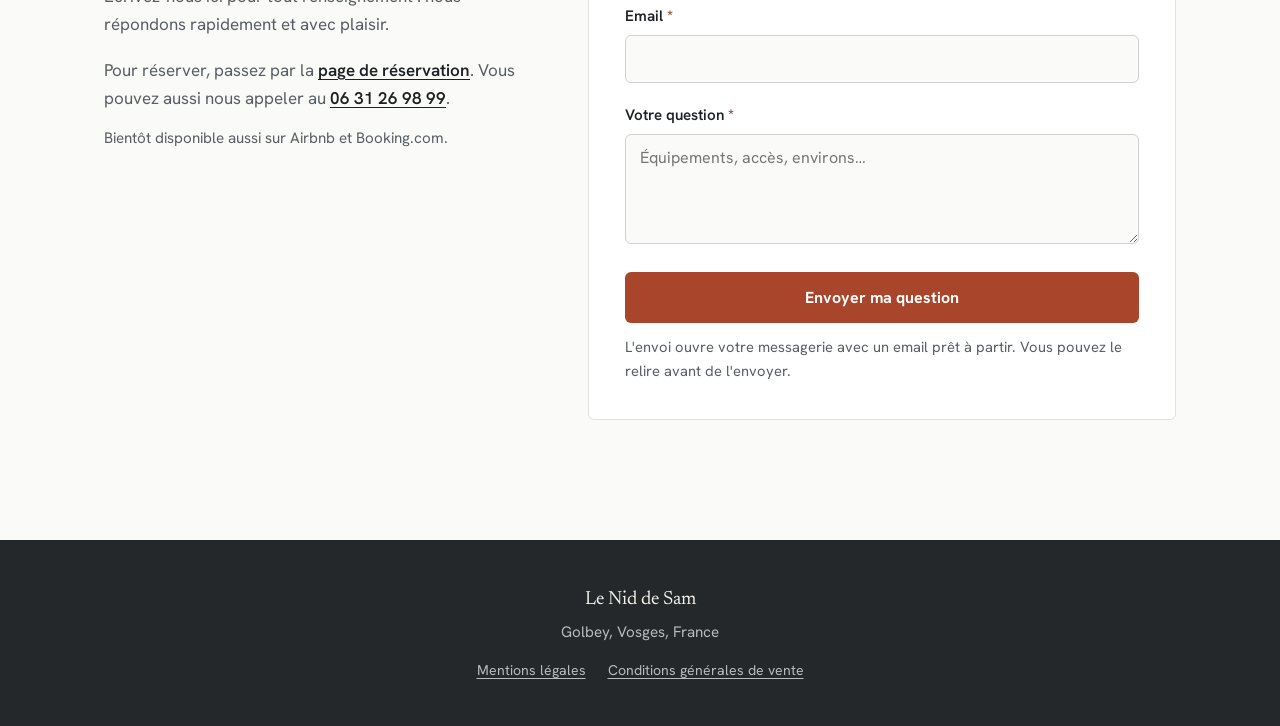
==== commit f0eeaed2: "Boutons téléphone : icône seule à la place du numéro Co-Authored-By: Claude Opus 5.5 <noreply@anthro" ====
--- a/index.html
+++ b/index.html
@@ -59,9 +59,8 @@
       <p class="sh-facts"><span>Dès 60&nbsp;€ la nuit</span><span>2 voyageurs</span><span>1 chambre, lit double</span><span>Parking privé</span><span>Maison entière</span></p>
       <div class="cta-row">
         <a class="btn btn-primary" href="reservation.html">Réserver un séjour</a>
-        <a class="btn btn-tel" href="tel:+33631269899" aria-label="Appeler le 06 31 26 98 99">
+        <a class="btn btn-tel" href="tel:+33631269899" aria-label="Appeler le 06 31 26 98 99" title="06 31 26 98 99">
           <svg viewBox="0 0 24 24" fill="none" stroke="currentColor" stroke-width="2" stroke-linecap="round" stroke-linejoin="round" aria-hidden="true"><path d="M22 16.9v3a2 2 0 0 1-2.2 2 19.8 19.8 0 0 1-8.6-3.1 19.5 19.5 0 0 1-6-6A19.8 19.8 0 0 1 2.1 4.2 2 2 0 0 1 4.1 2h3a2 2 0 0 1 2 1.7c.1 1 .4 1.9.7 2.8a2 2 0 0 1-.5 2.1L8 9.9a16 16 0 0 0 6 6l1.3-1.3a2 2 0 0 1 2.1-.4c.9.3 1.8.6 2.8.7a2 2 0 0 1 1.7 2z"/></svg>
-          06&nbsp;31&nbsp;26&nbsp;98&nbsp;99
         </a>
       </div>
      </div>
--- a/style.css
+++ b/style.css
@@ -76,6 +76,10 @@
 header.nav.scrolled .nav-reserver:hover { background: var(--terra-dark); border-color: var(--terra-dark); }
 .nav-reserver:focus-visible { outline: 3px solid currentColor; outline-offset: 3px; }
 @media (max-width: 760px) { .nav-reserver { margin-left: auto; padding: 7px 14px; font-size: .92rem; } }
+/* Variante téléphone de l'en-tête (pages intérieures) : icône seule */
+.nav-tel { display: inline-flex; align-items: center; justify-content: center; width: 42px; height: 42px; padding: 0; }
+.nav-tel svg { width: 20px; height: 20px; }
+@media (max-width: 760px) { .nav-tel { padding: 0; } }
 
 /* ---------- Hero : la photo s'ouvre au défilement ---------- */
 /* --p va de 0 (petite vignette) à 1 (plein écran). Valeur par défaut 1 :
@@ -200,14 +204,14 @@
   text-underline-offset: 5px; text-decoration-thickness: 1px;
 }
 .link-light:hover { text-decoration-thickness: 2px; }
-/* Bouton téléphone, à côté de « Réserver » sur la photo de l'accueil */
+/* Bouton téléphone (icône seule), à côté de « Réserver » sur la photo de l'accueil */
 .btn-tel {
-  gap: 10px; color: #fff; border: 1.5px solid rgba(255, 255, 255, .75);
-  background: rgba(0, 0, 0, .18); font-variant-numeric: tabular-nums; white-space: nowrap;
+  padding: 0; width: 56px; height: 56px; color: #fff;
+  border: 1.5px solid rgba(255, 255, 255, .75); background: rgba(0, 0, 0, .18);
 }
 .btn-tel:hover { background: rgba(255, 255, 255, .14); }
-.btn-tel svg { width: 18px; height: 18px; flex: none; }
-@media (max-width: 420px) { .sh-copy .cta-row .btn { flex: 1 1 100%; } }
+.btn-tel svg { width: 22px; height: 22px; flex: none; }
+@media (max-width: 420px) { .sh-copy .cta-row .btn-primary { flex: 1 1 auto; } }
 
 /* ---------- Sections ---------- */
 section { padding: 104px 0; }
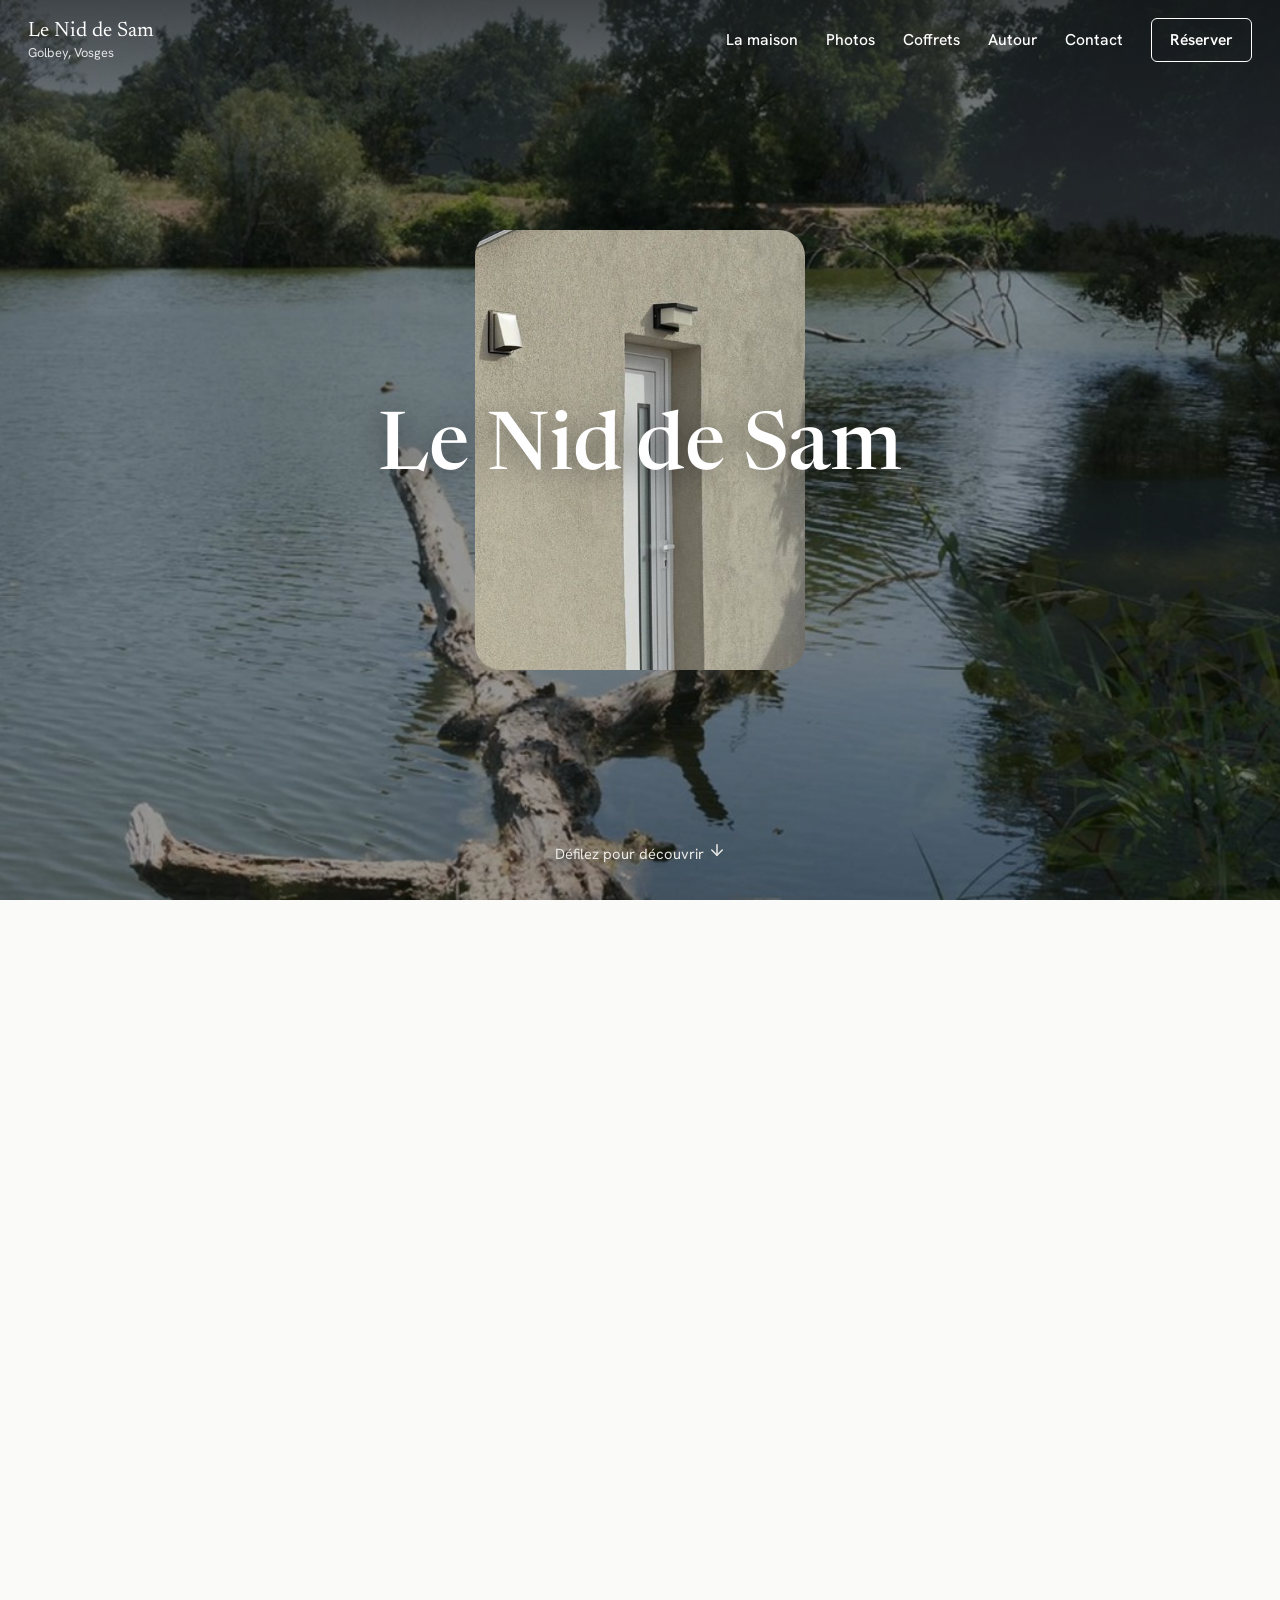
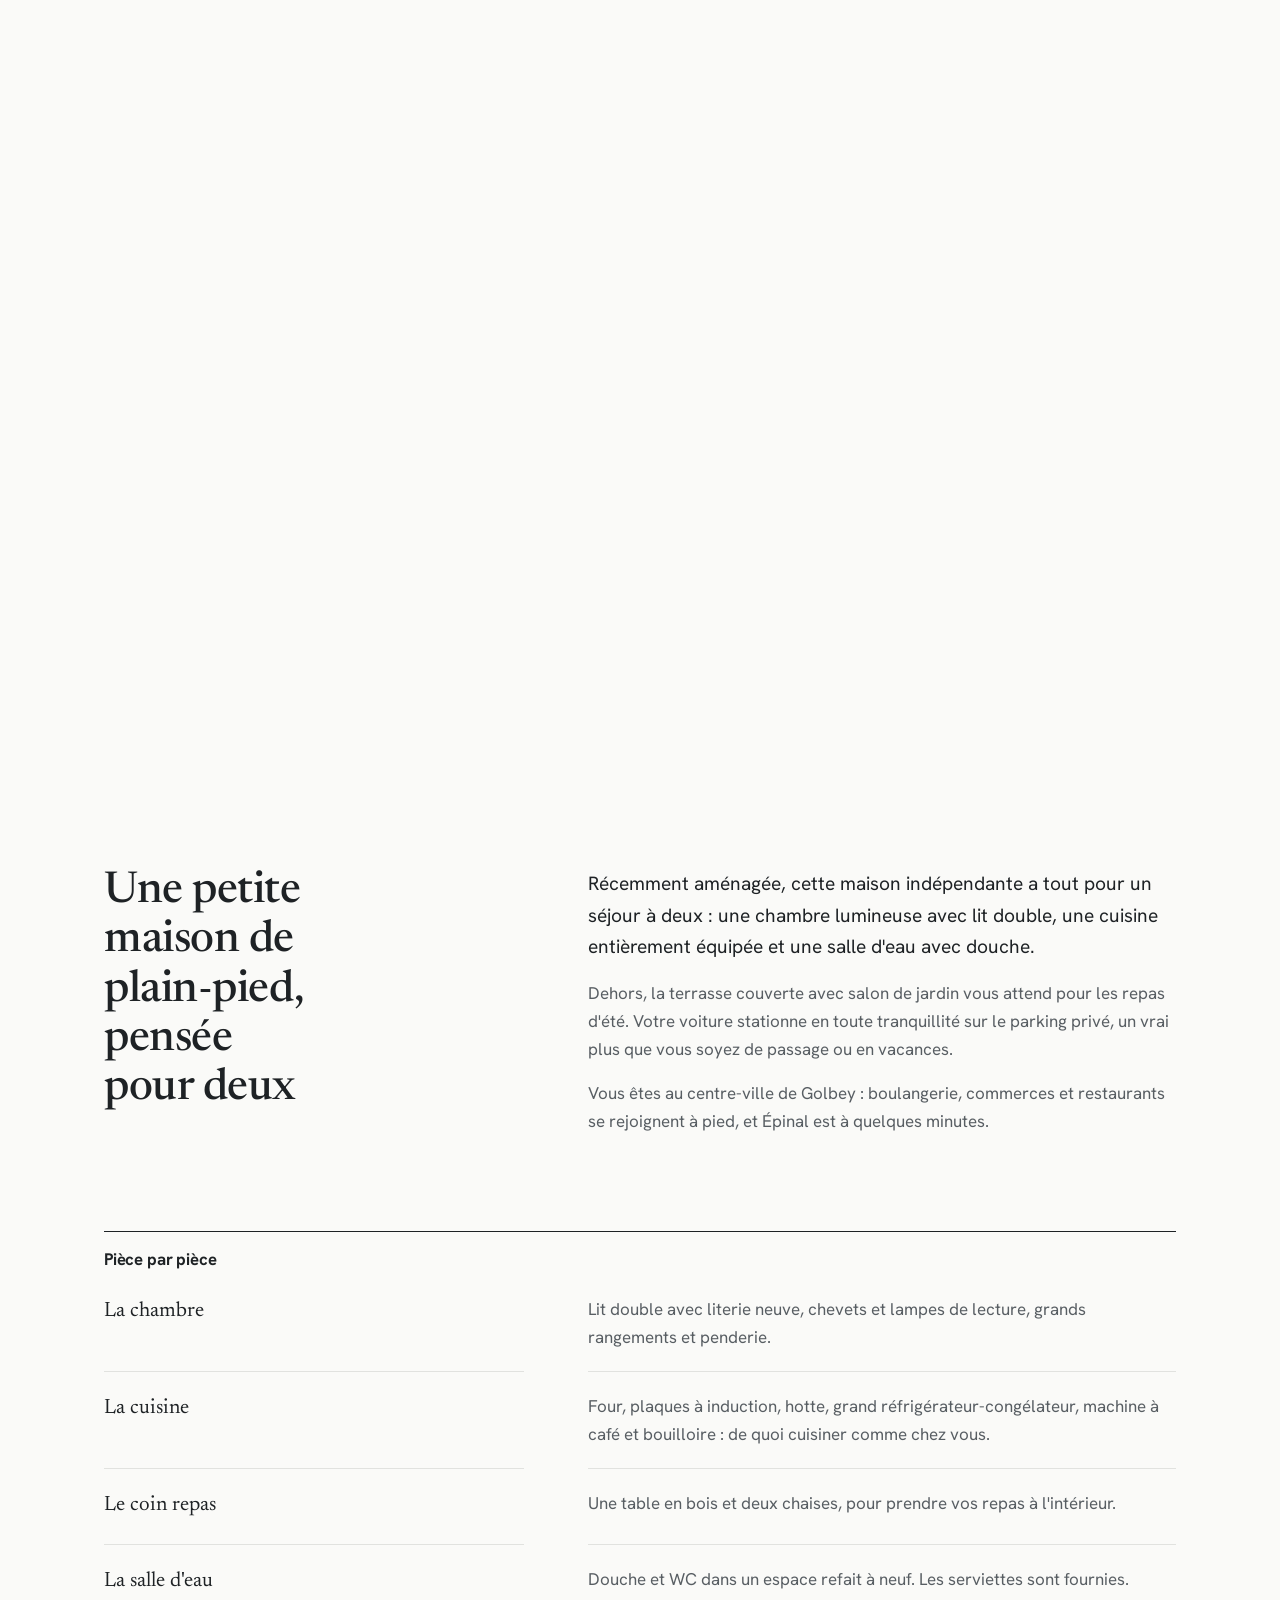
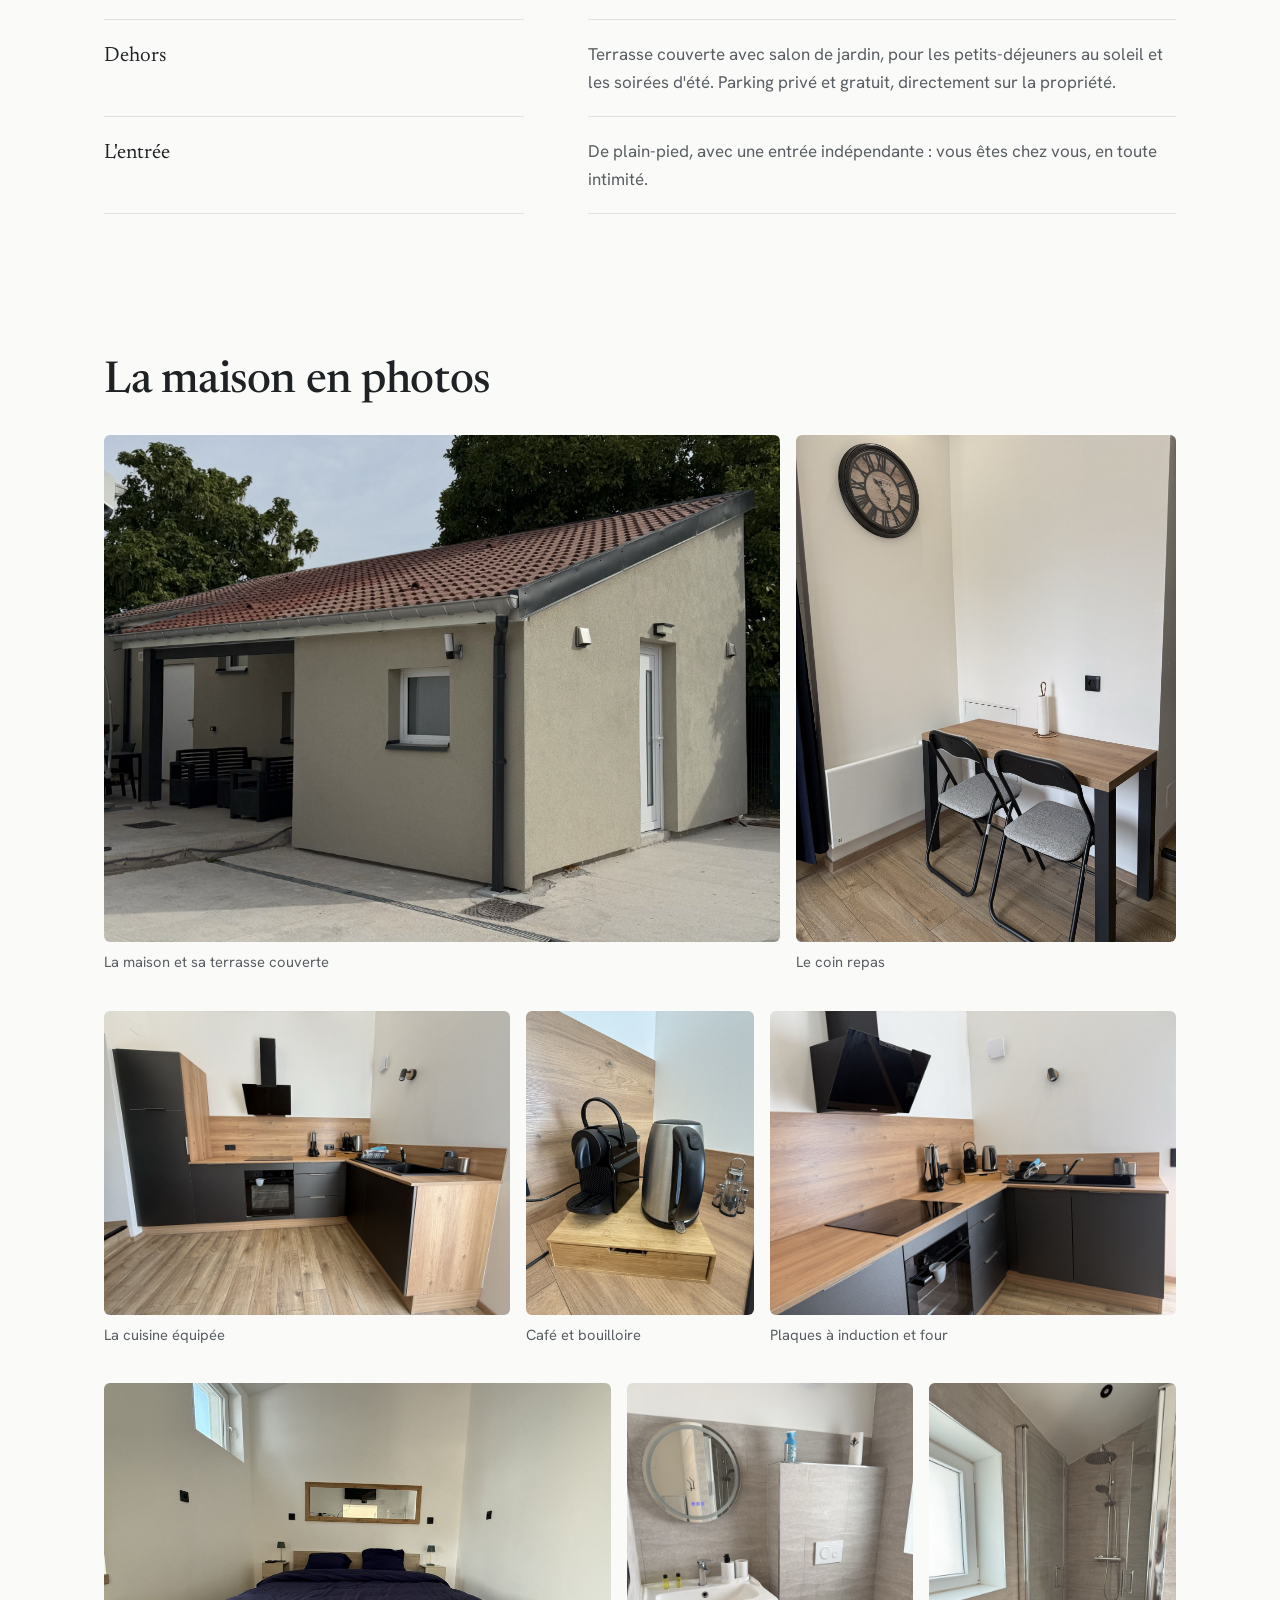
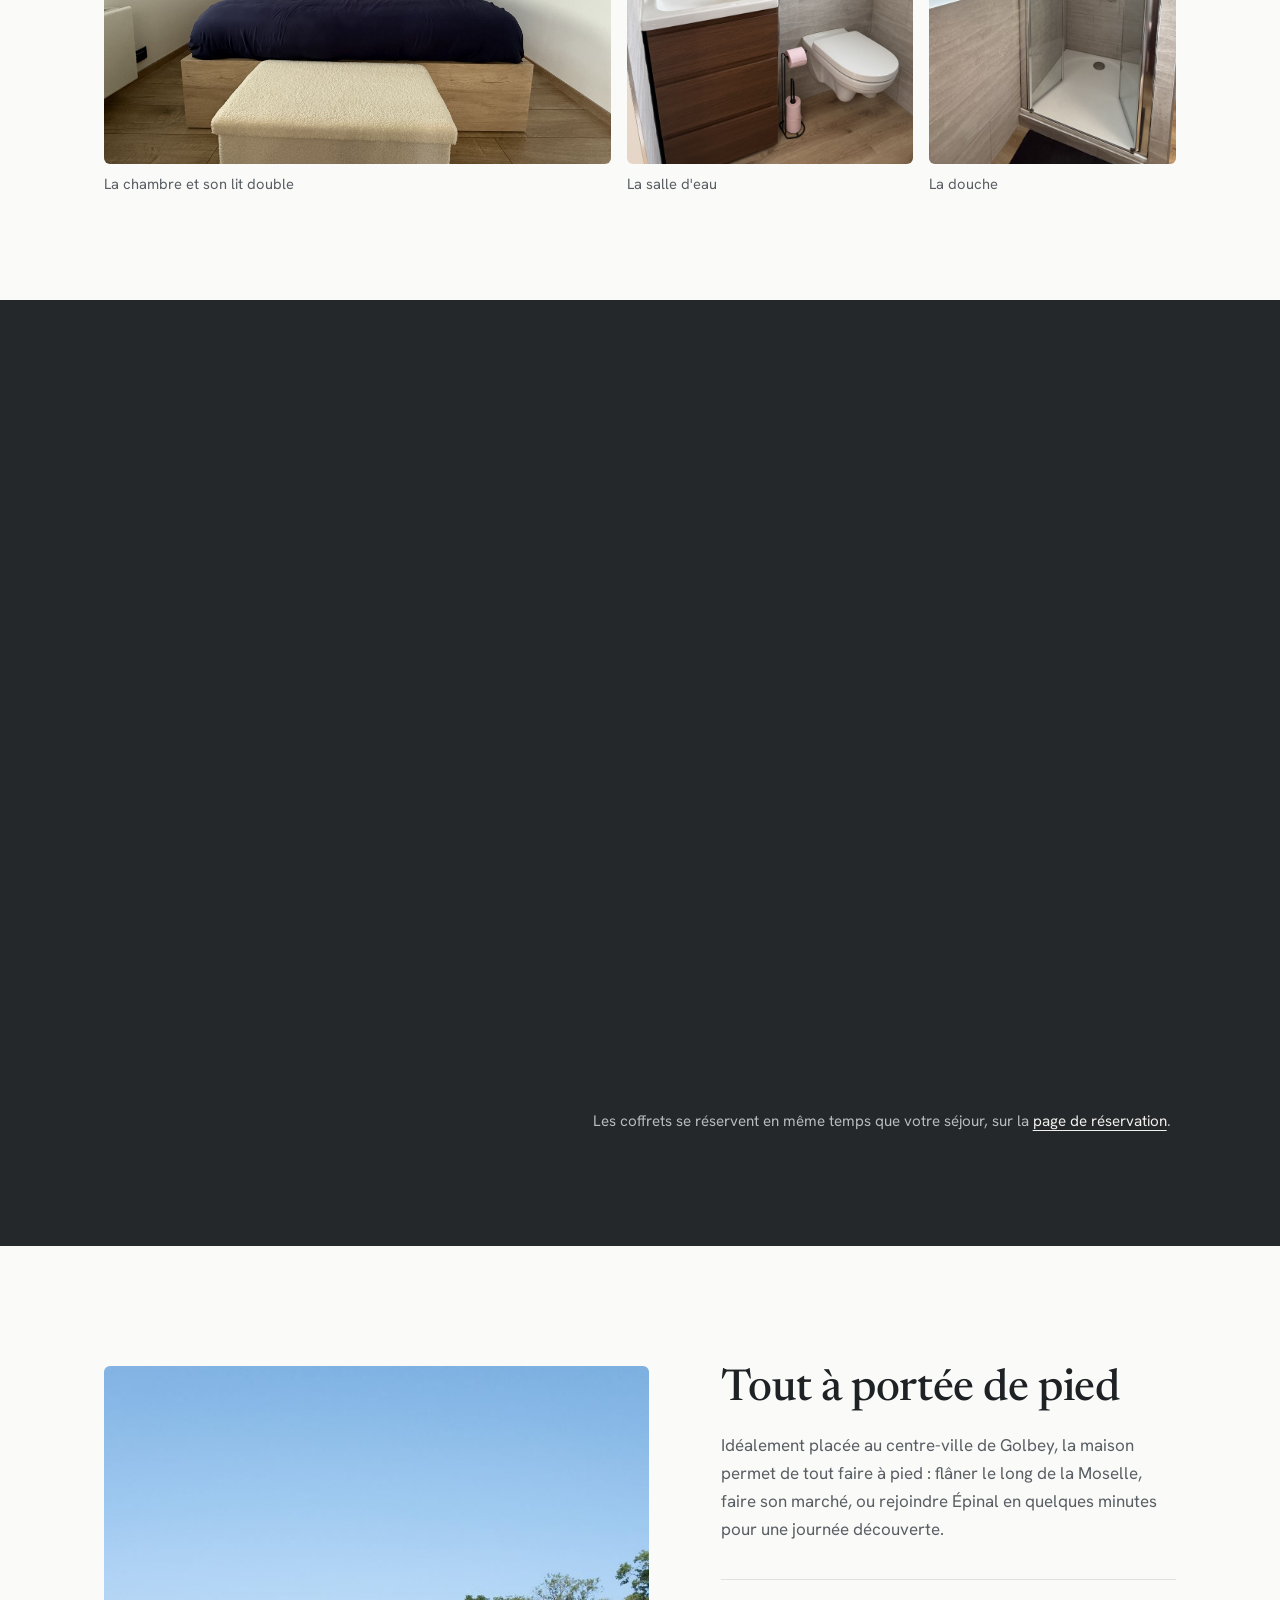
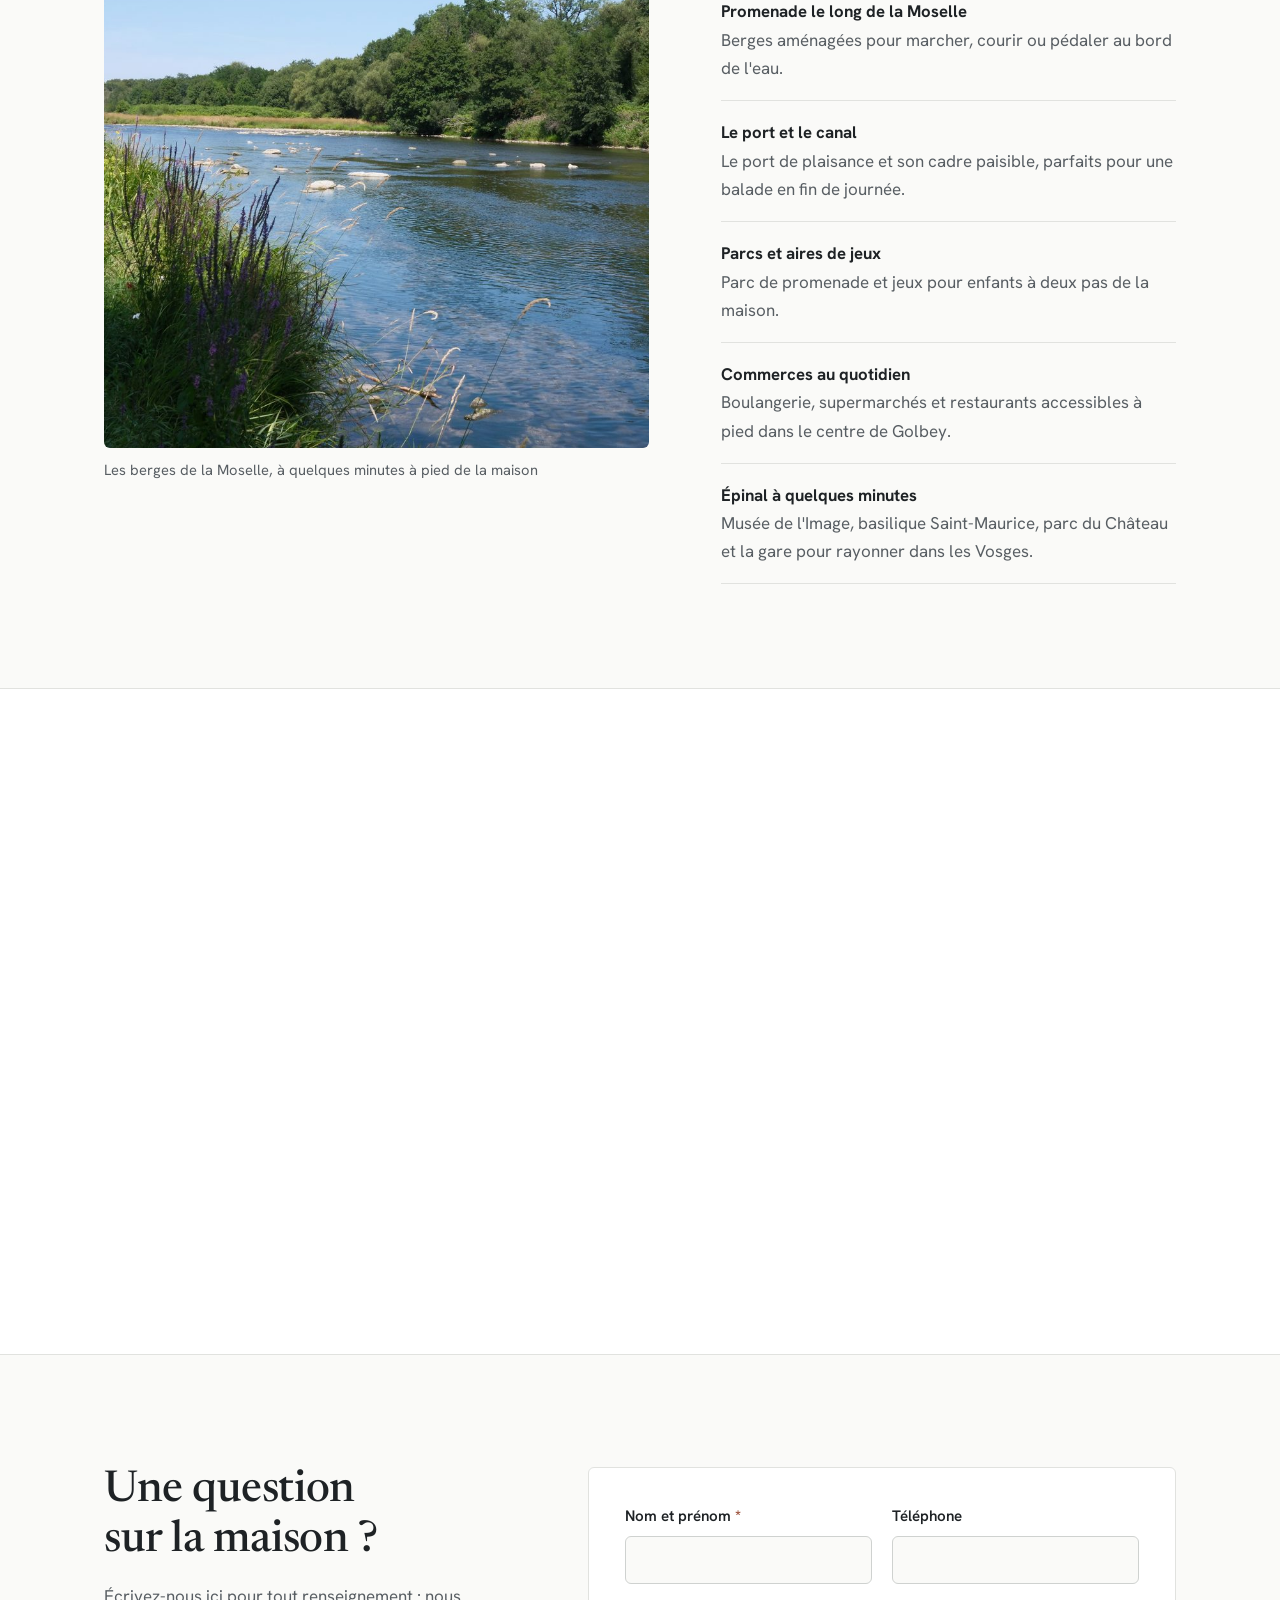
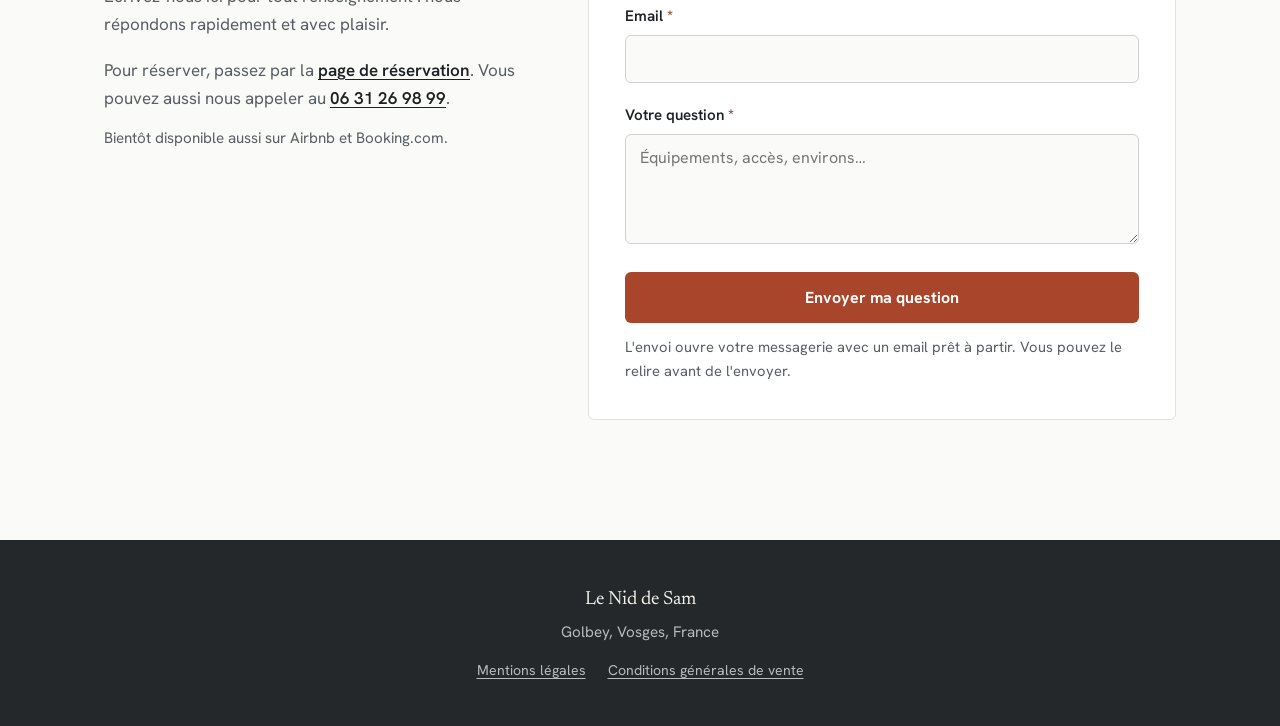
==== commit 64ab5d73: "Mise en ligne : paiement en ligne ouvert, site ouvert aux moteurs de recherche - PAIEMENT_EN_LIGNE =" ====
--- a/index.html
+++ b/index.html
@@ -5,9 +5,6 @@
 <meta name="viewport" content="width=device-width, initial-scale=1">
 <title>Le Nid de Sam — Golbey, Vosges · Location courte durée</title>
 <meta name="description" content="Maison indépendante au cœur de Golbey (Vosges) : lit double, cuisine équipée, parking privé. À deux pas de la Moselle, du port et des commerces.">
-<!-- APERÇU PRIVÉ : empêche l'indexation par les moteurs de recherche.
-     À SUPPRIMER lors de la mise en ligne définitive du site. -->
-<meta name="robots" content="noindex, nofollow">
 <link rel="icon" href="data:image/svg+xml,<svg xmlns='http://www.w3.org/2000/svg' viewBox='0 0 32 32'><rect width='32' height='32' rx='7' fill='%2324282b'/><path d='M7 15.2 16 8l9 7.2' fill='none' stroke='white' stroke-width='2.4' stroke-linecap='round' stroke-linejoin='round'/><path d='M9.6 14.6V24h12.8v-9.4' fill='none' stroke='white' stroke-width='2.4' stroke-linecap='round' stroke-linejoin='round'/></svg>">
 <link rel="preconnect" href="https://fonts.googleapis.com">
 <link rel="preconnect" href="https://fonts.gstatic.com" crossorigin>
--- a/style.css
+++ b/style.css
@@ -550,7 +550,6 @@
 .legal p + p, .legal ul + p, .legal p + ul { margin-top: 12px; }
 .legal ul { margin-left: 1.2em; }
 .legal li + li { margin-top: 6px; }
-.legal .avis { margin-top: 28px; padding: 16px 18px; border-left: 3px solid var(--wood); background: var(--teinte); }
 
 /* Liens légaux du pied de page */
 .foot-liens { display: flex; flex-wrap: wrap; justify-content: center; gap: 6px 22px; margin-top: 14px; font-size: .88rem; }
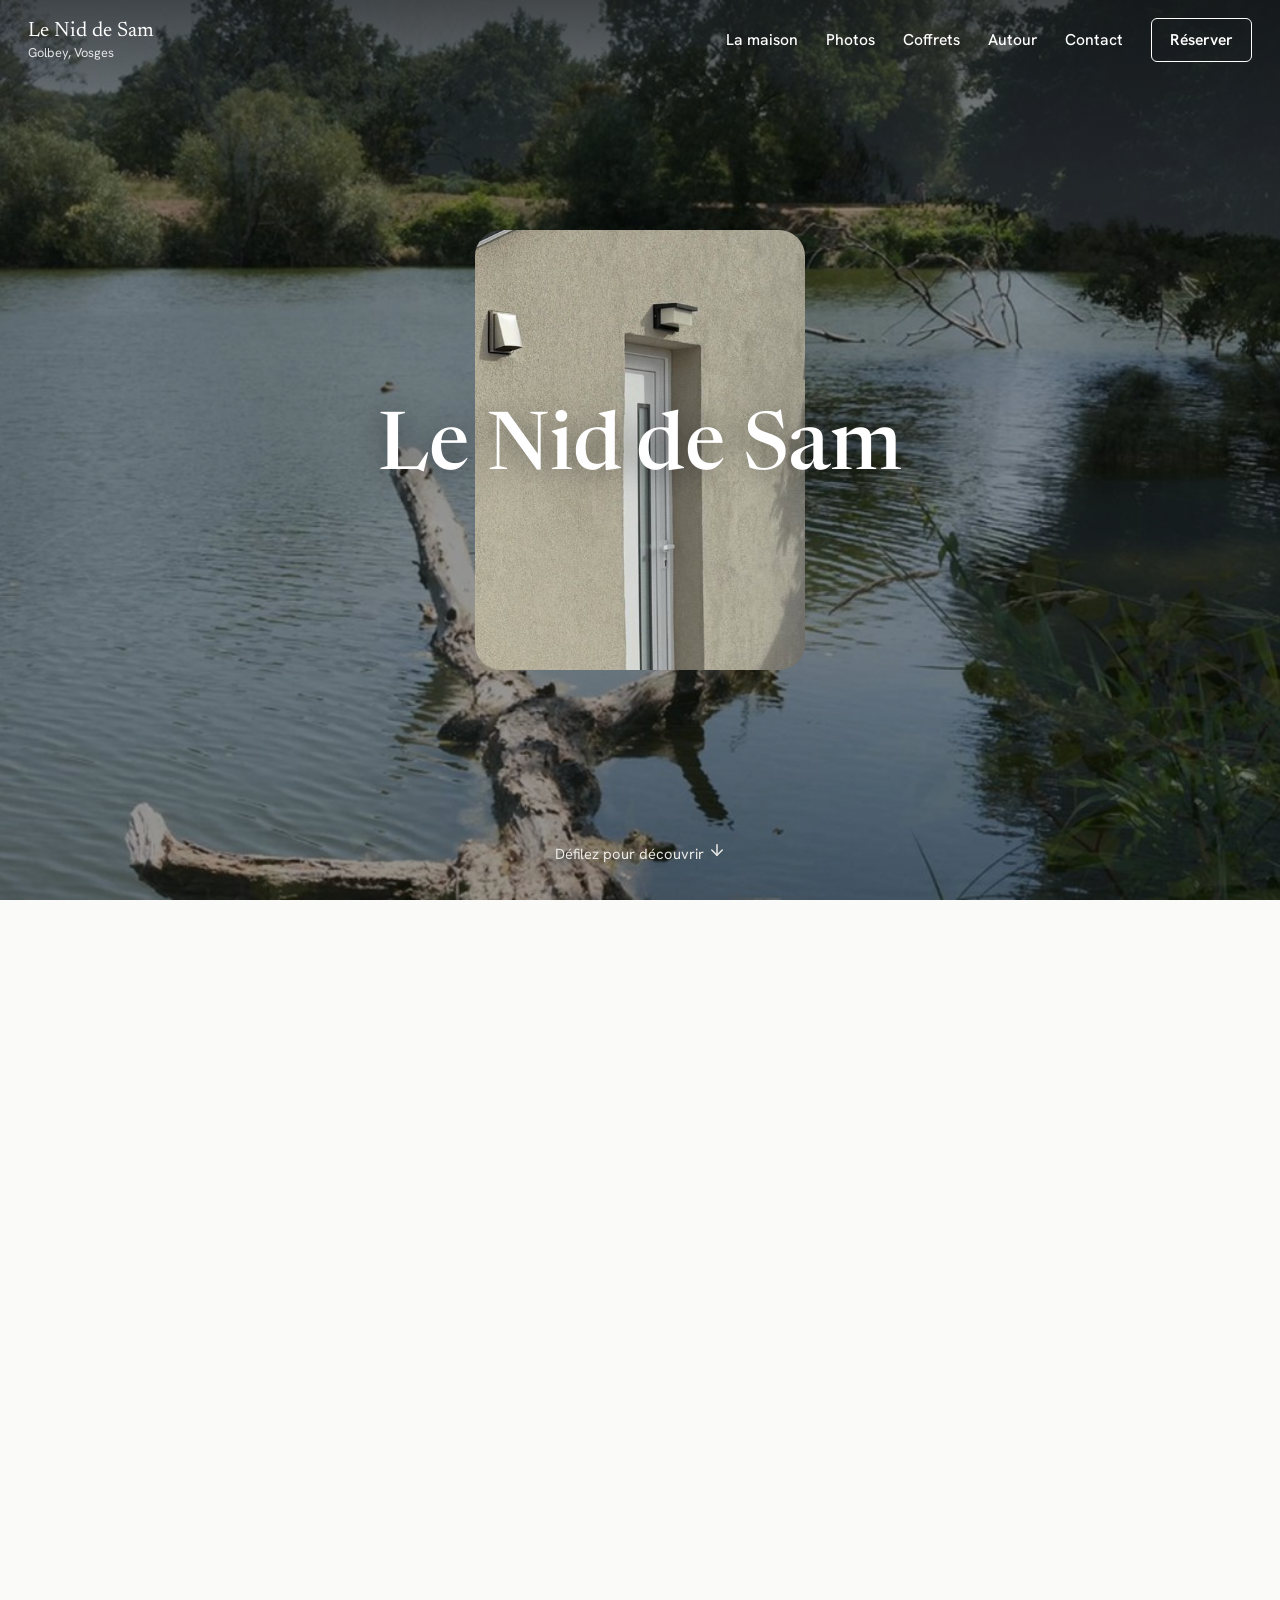
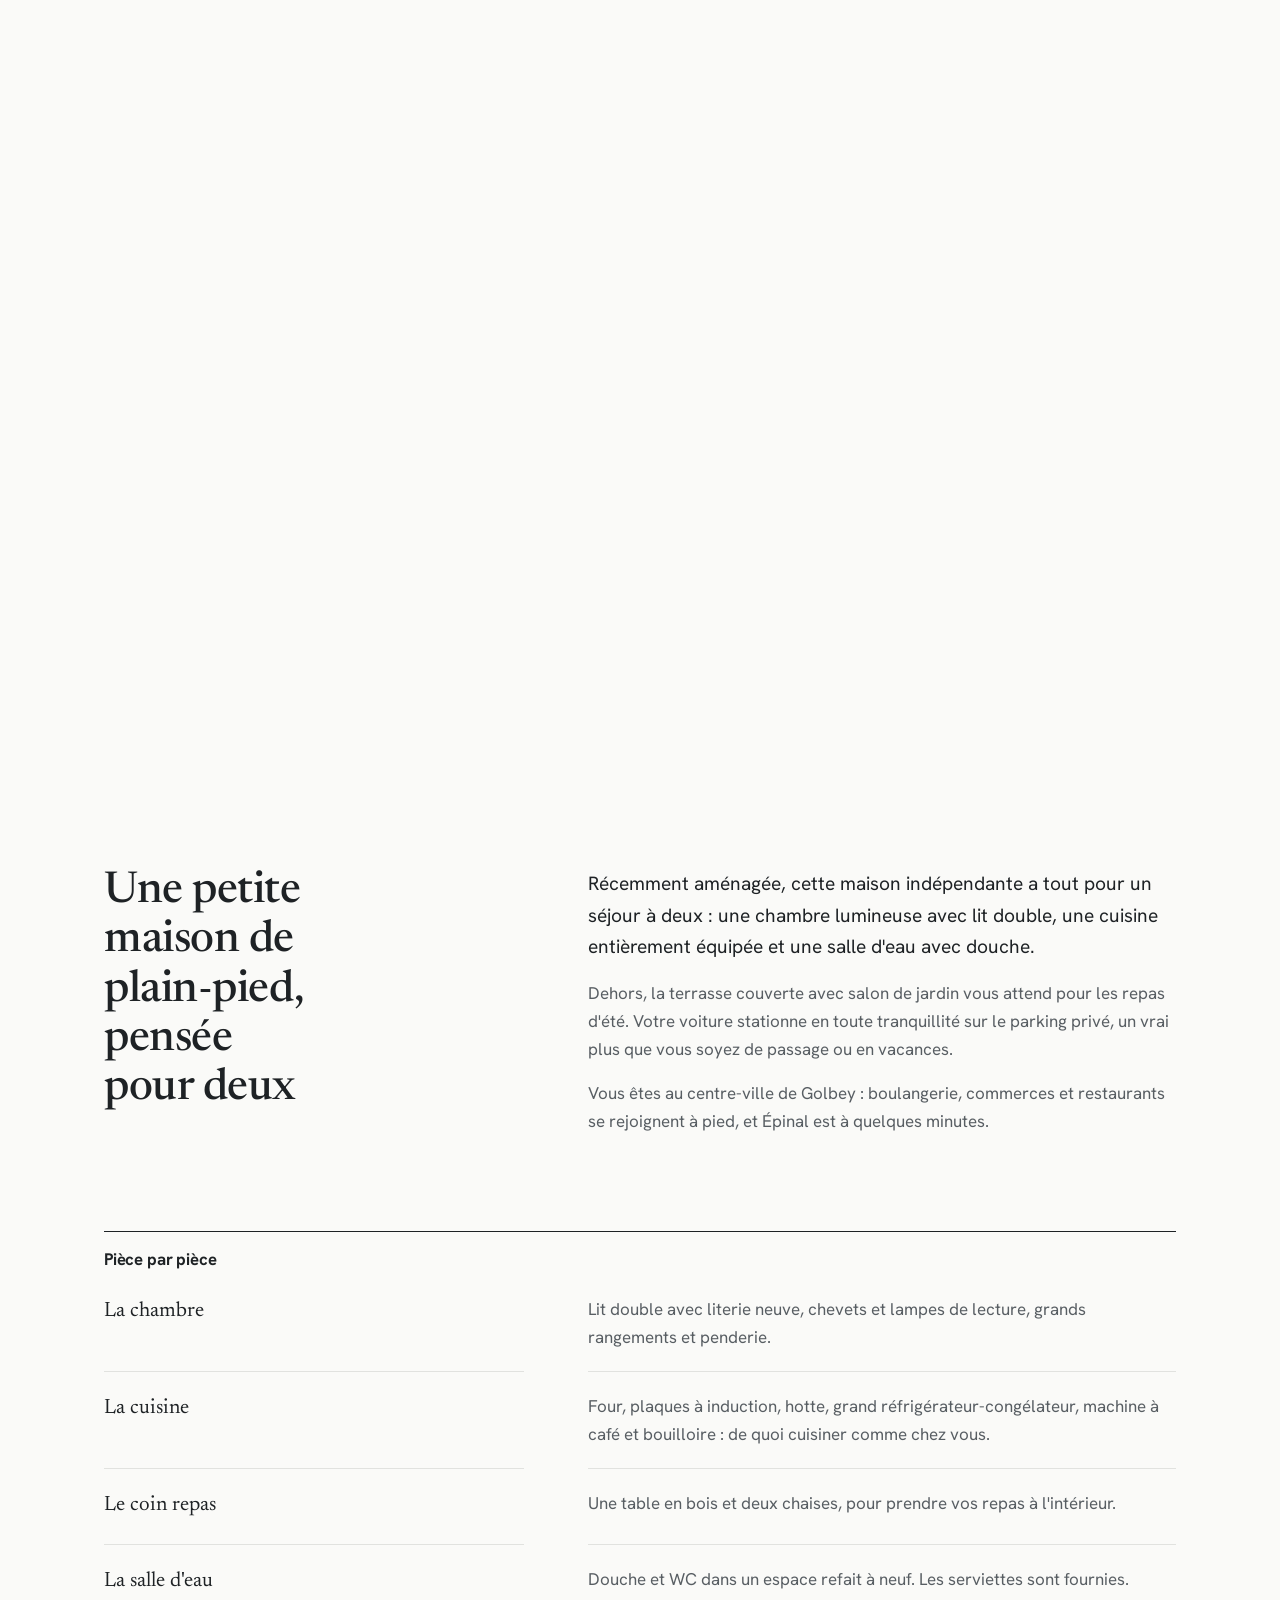
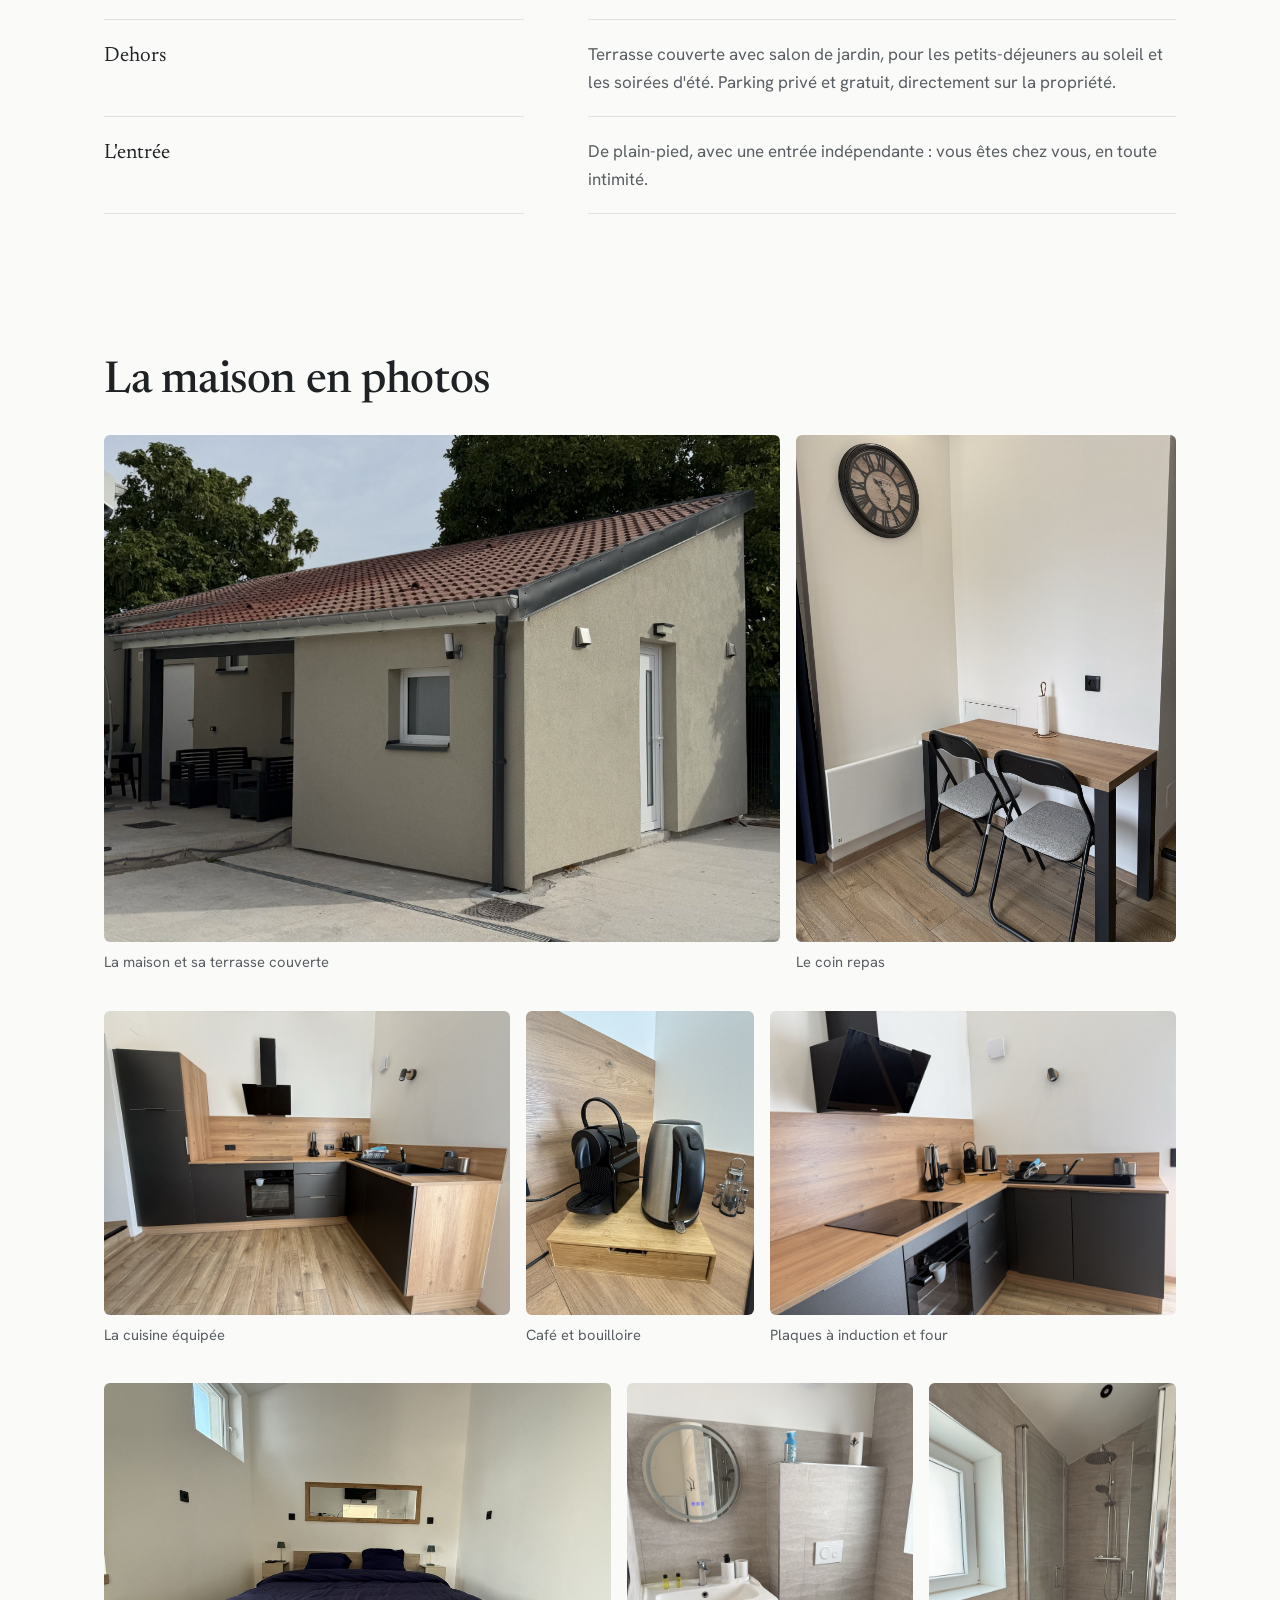
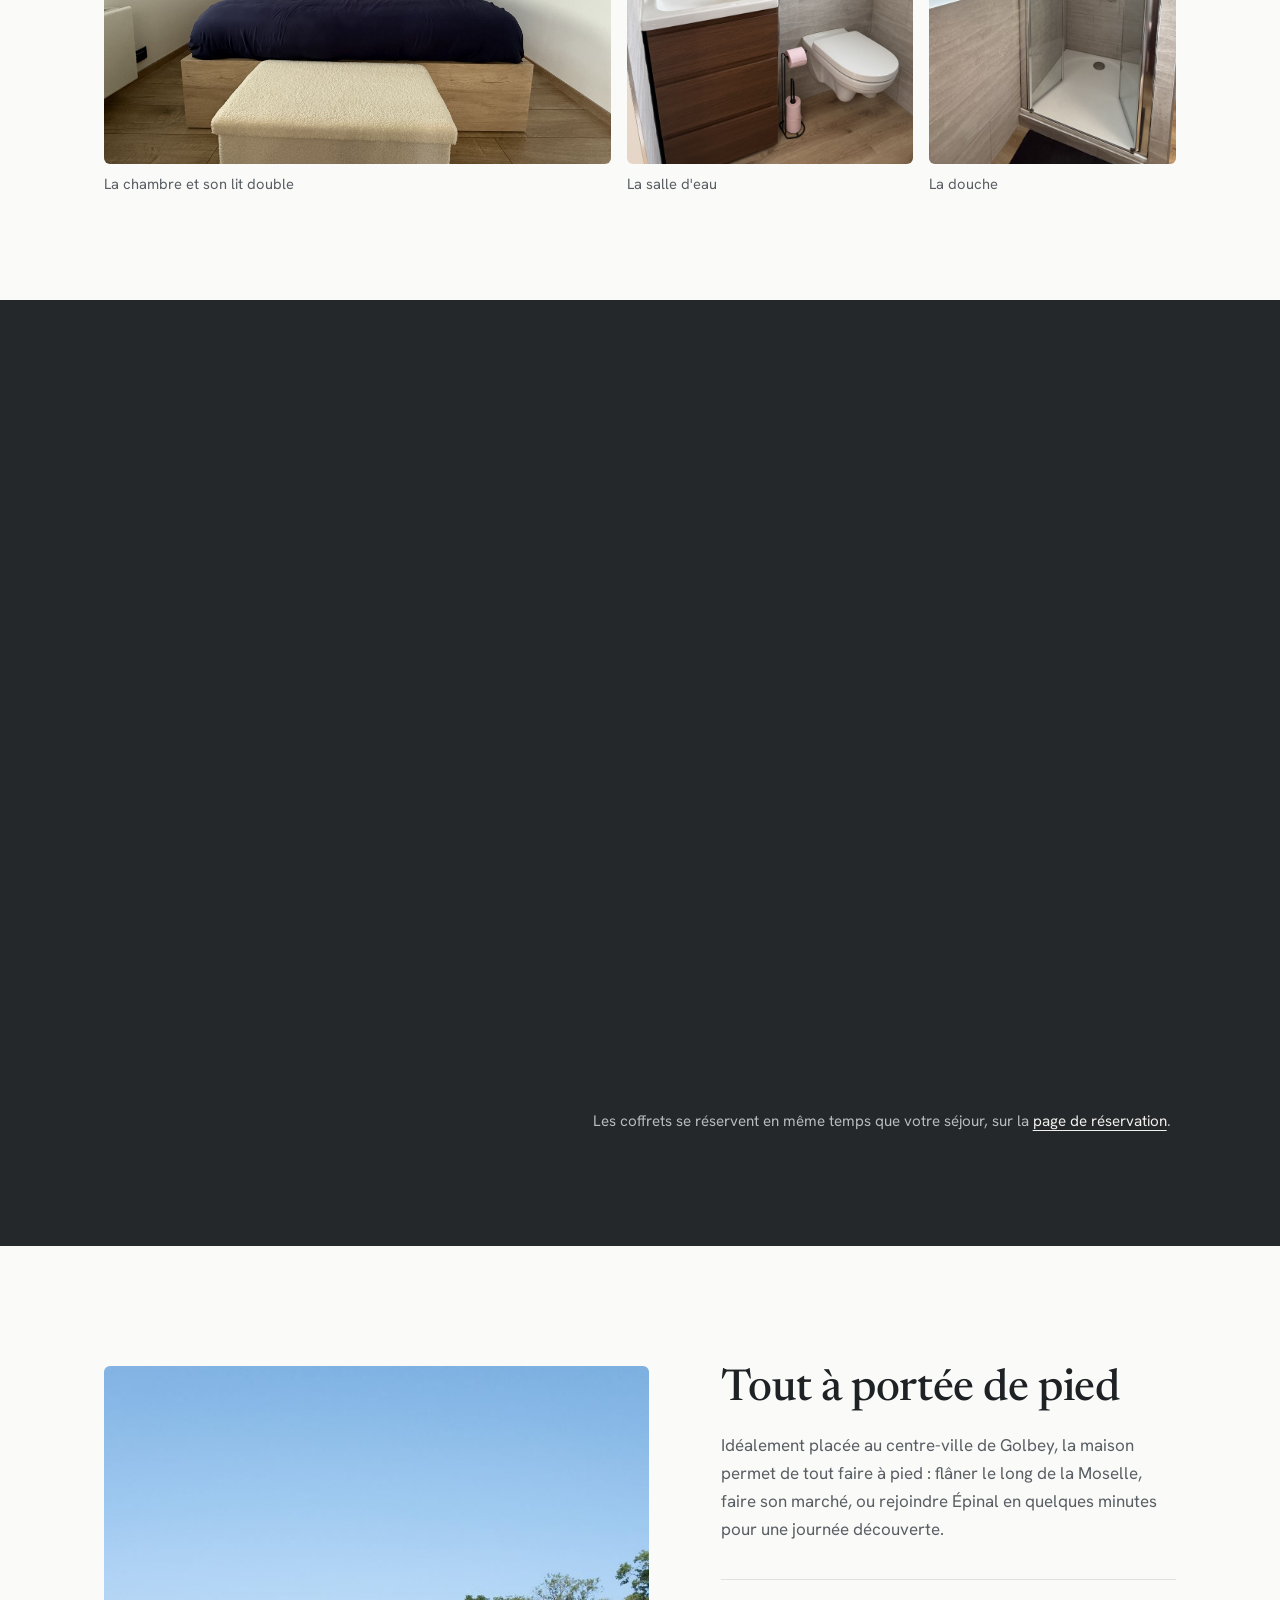
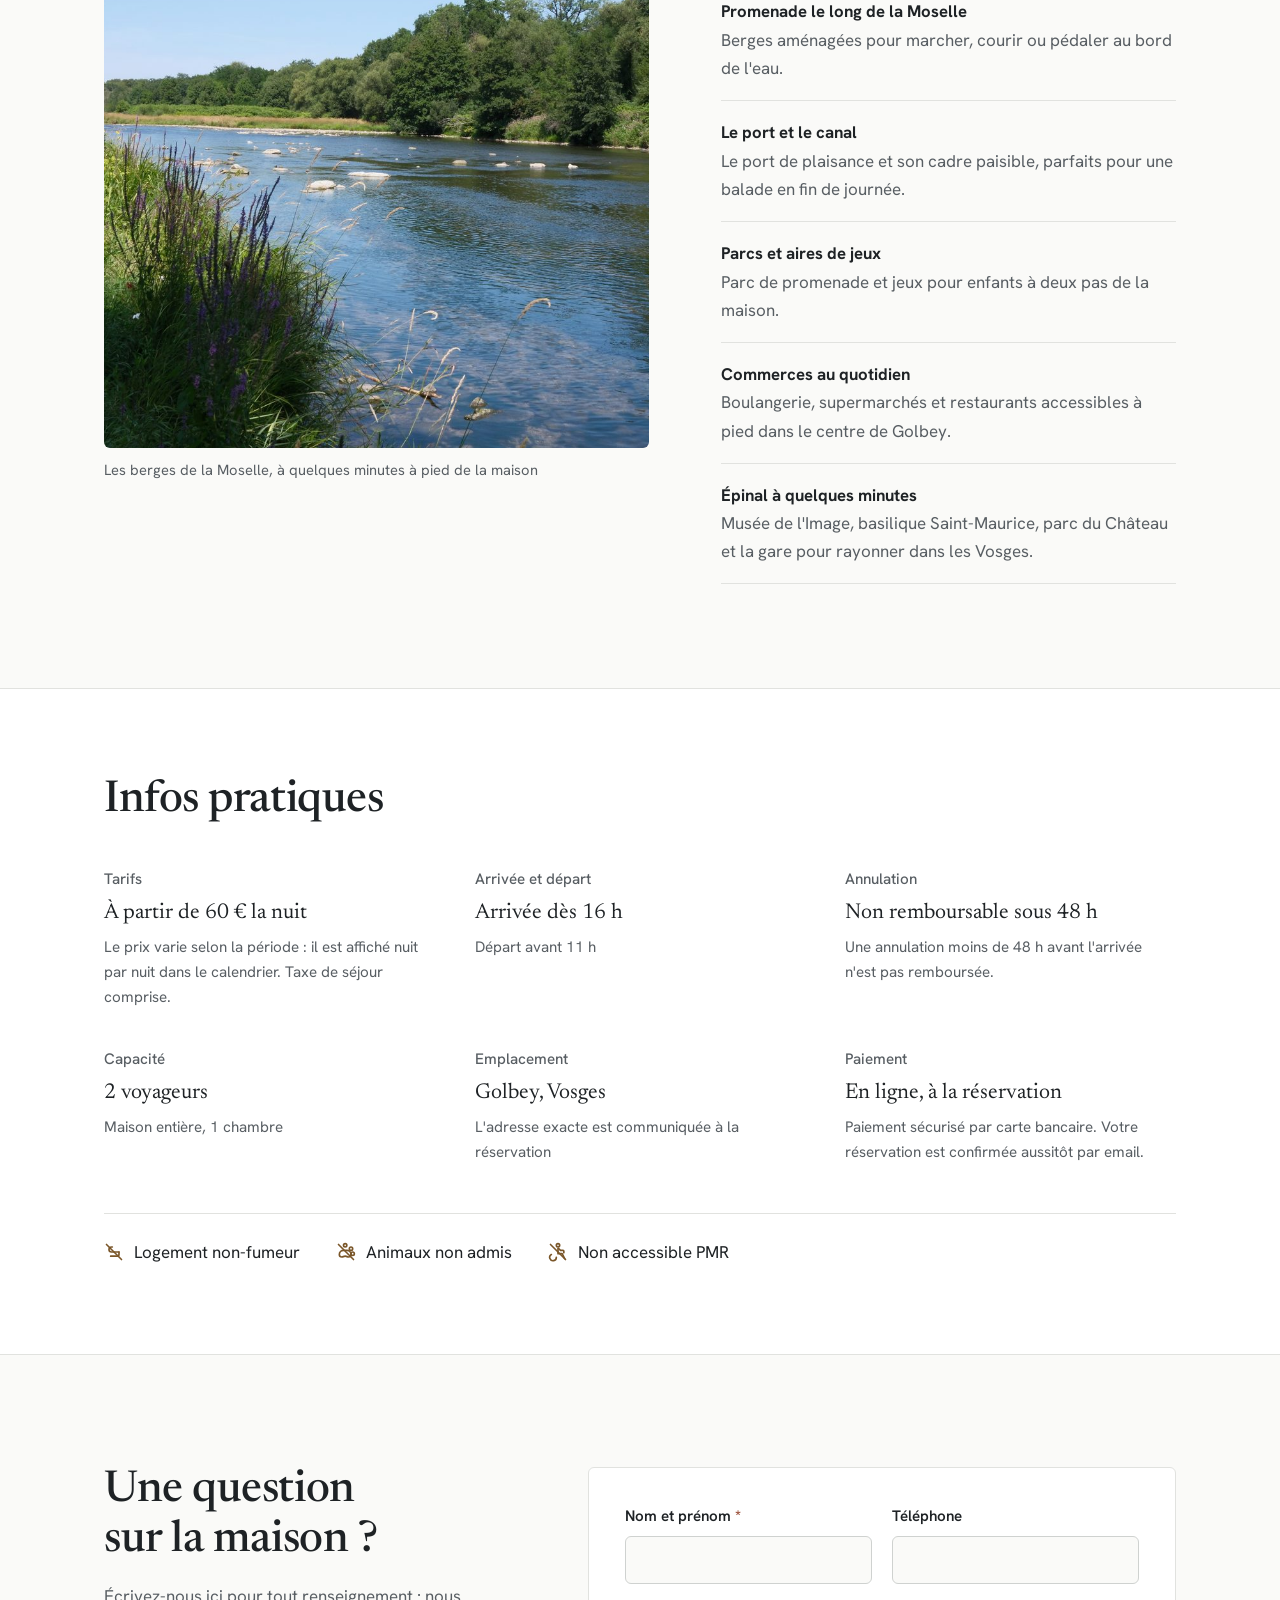
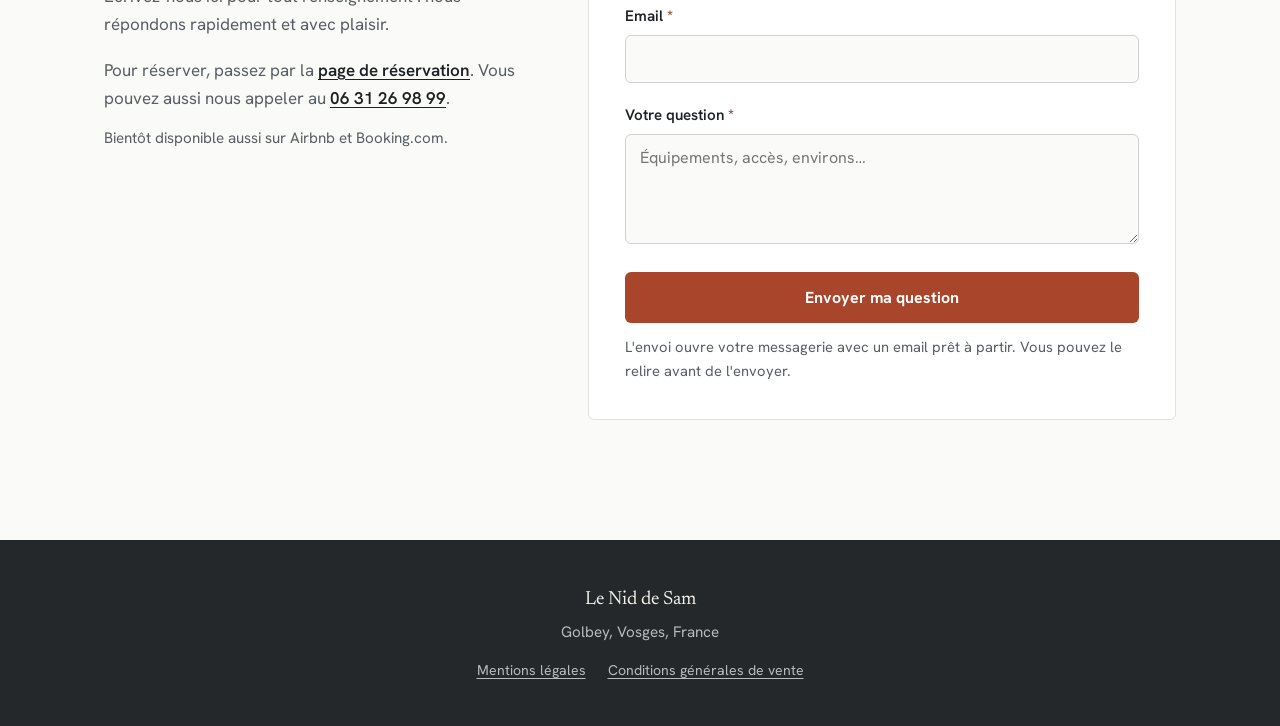
==== commit 103382cc: "Référencement : sitemap.xml, robots.txt et adresses canoniques sur leniddesam.fr Co-Authored-By: Cla" ====
--- a/index.html
+++ b/index.html
@@ -4,6 +4,7 @@
 <meta charset="UTF-8">
 <meta name="viewport" content="width=device-width, initial-scale=1">
 <title>Le Nid de Sam — Golbey, Vosges · Location courte durée</title>
+<link rel="canonical" href="https://leniddesam.fr/">
 <meta name="description" content="Maison indépendante au cœur de Golbey (Vosges) : lit double, cuisine équipée, parking privé. À deux pas de la Moselle, du port et des commerces.">
 <link rel="icon" href="data:image/svg+xml,<svg xmlns='http://www.w3.org/2000/svg' viewBox='0 0 32 32'><rect width='32' height='32' rx='7' fill='%2324282b'/><path d='M7 15.2 16 8l9 7.2' fill='none' stroke='white' stroke-width='2.4' stroke-linecap='round' stroke-linejoin='round'/><path d='M9.6 14.6V24h12.8v-9.4' fill='none' stroke='white' stroke-width='2.4' stroke-linecap='round' stroke-linejoin='round'/></svg>">
 <link rel="preconnect" href="https://fonts.googleapis.com">
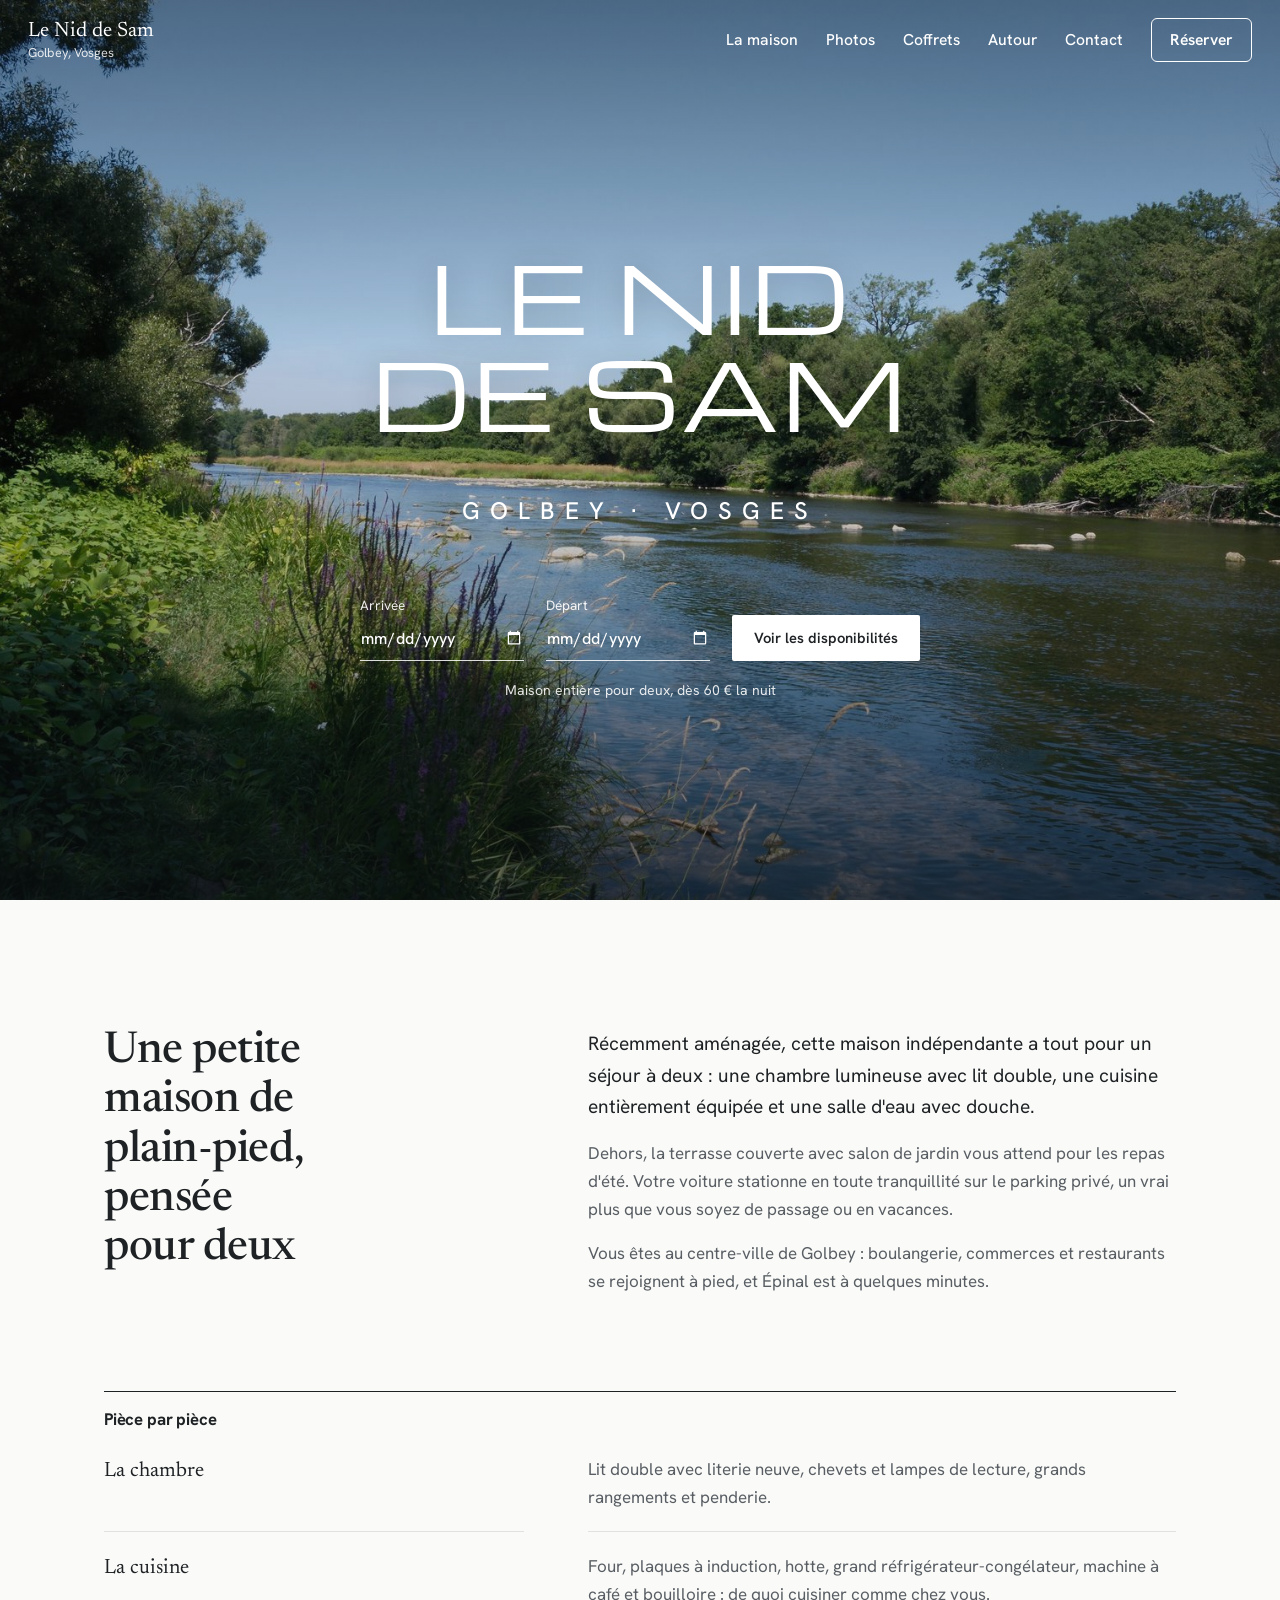
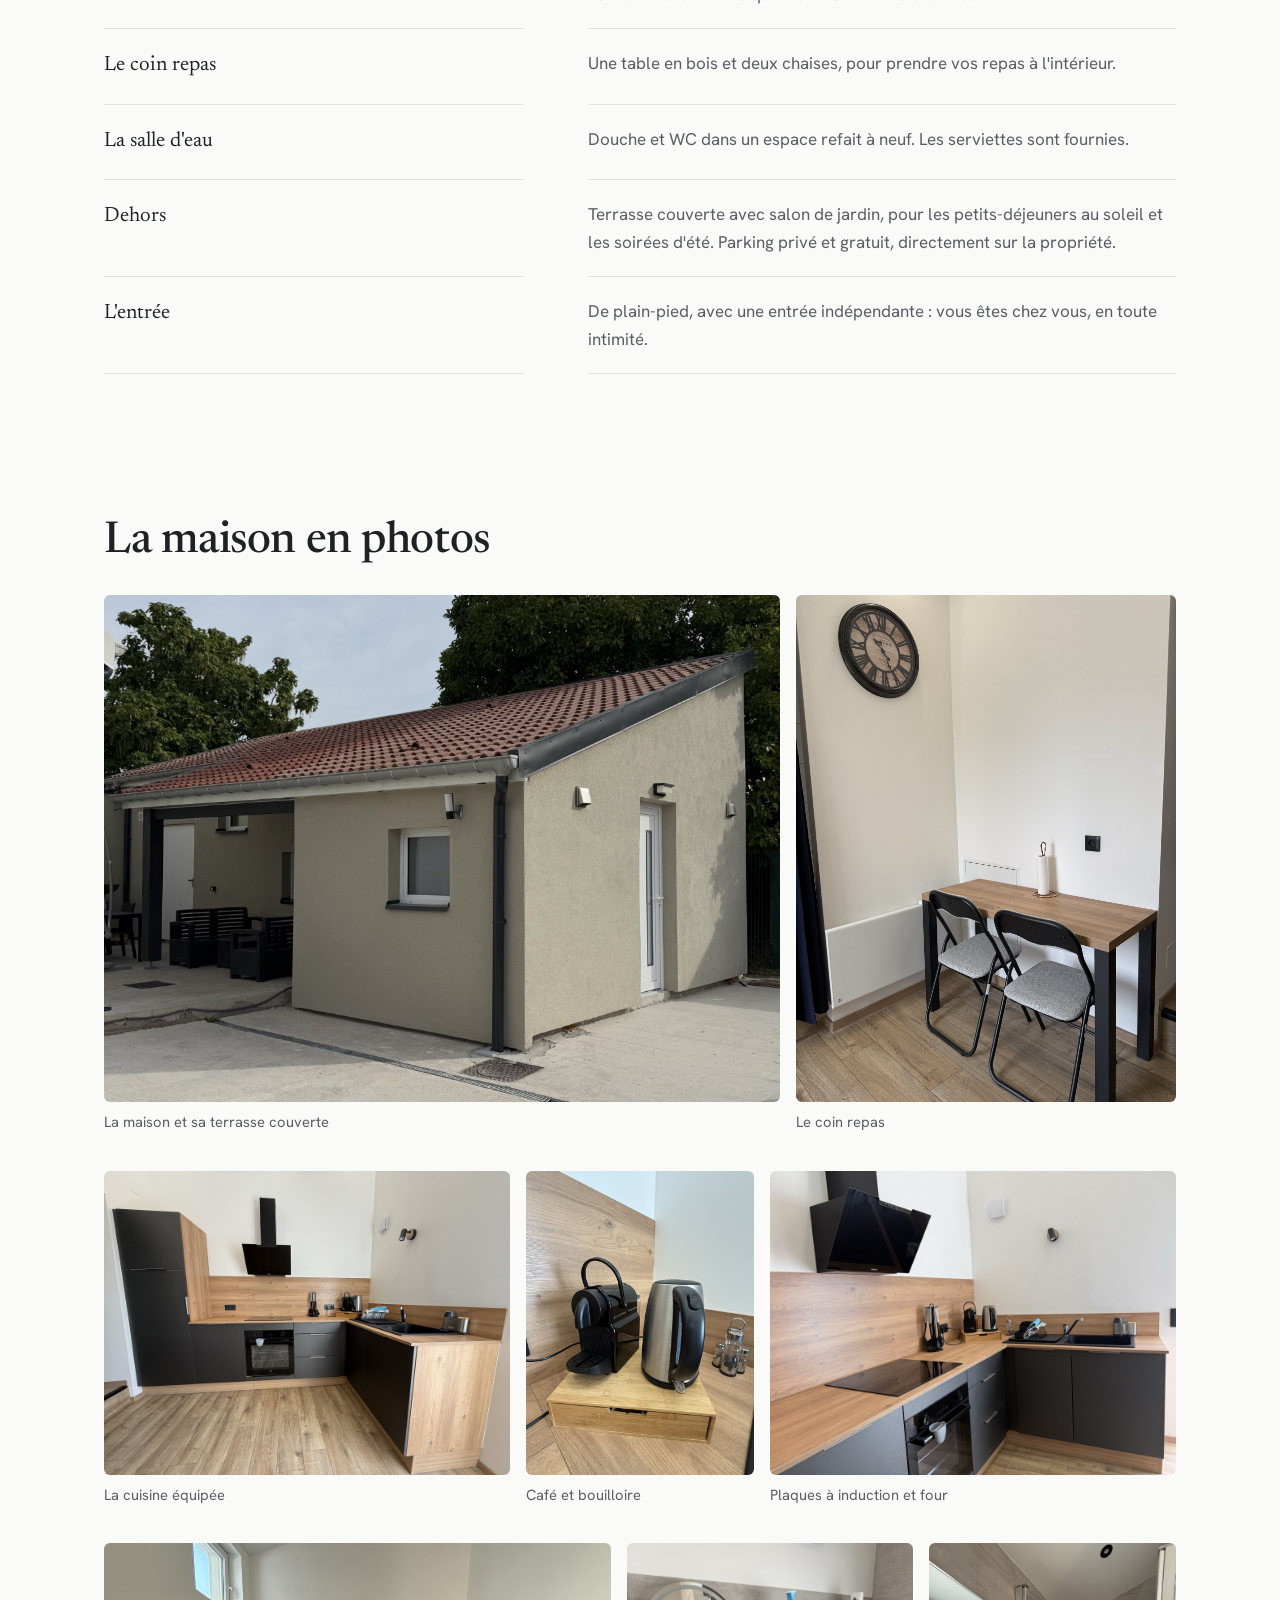
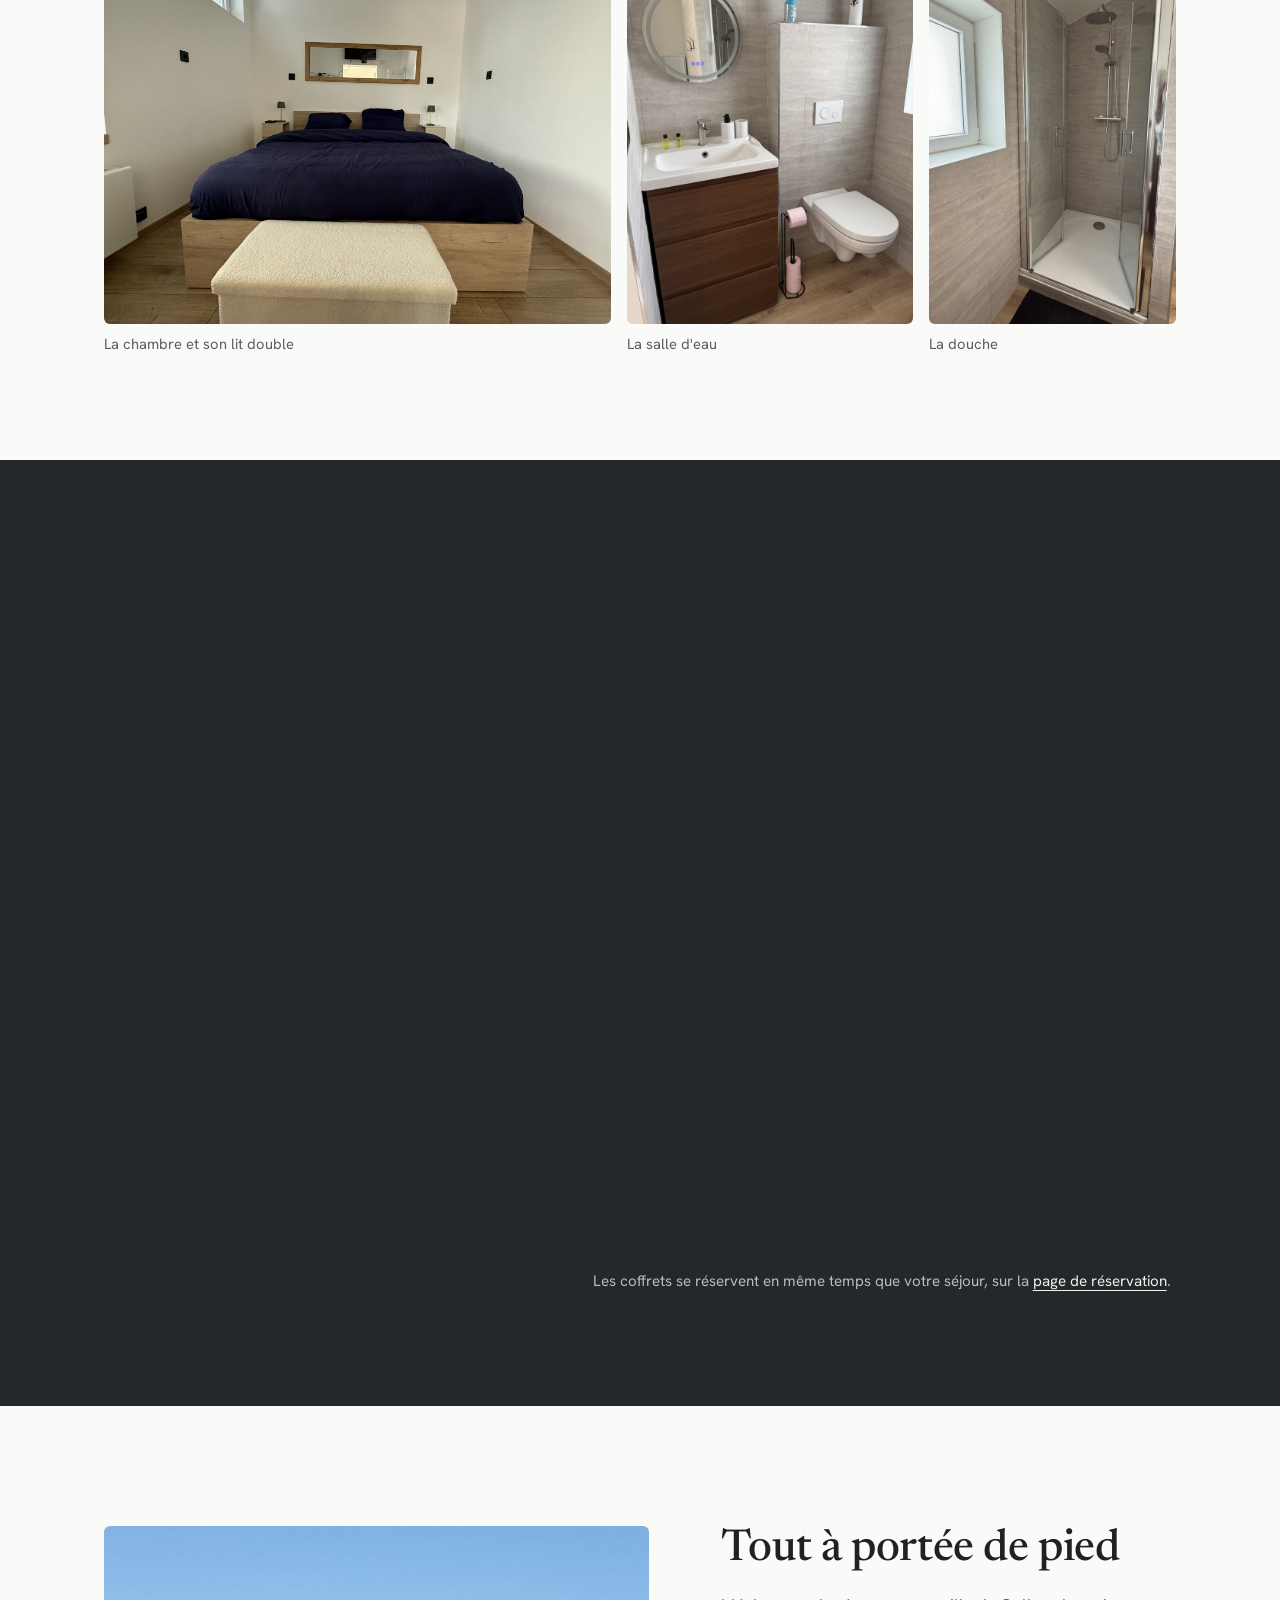
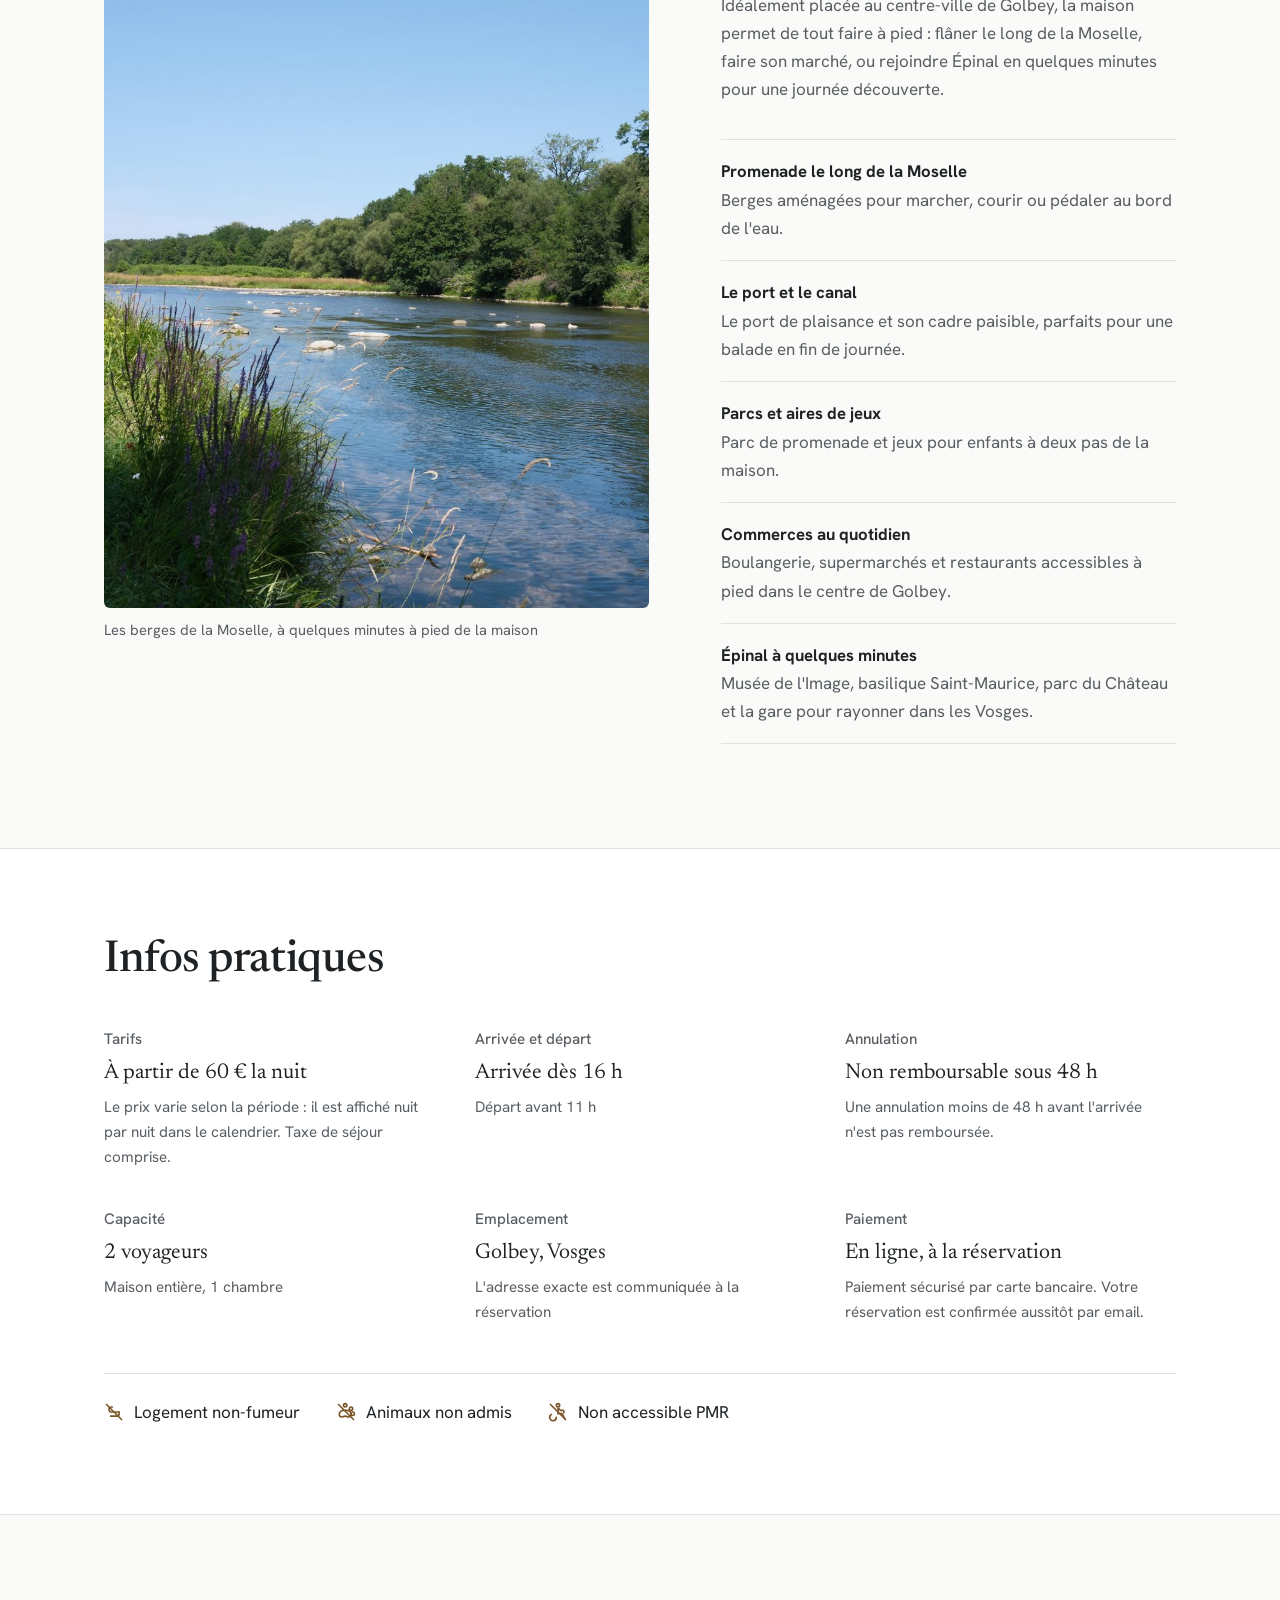
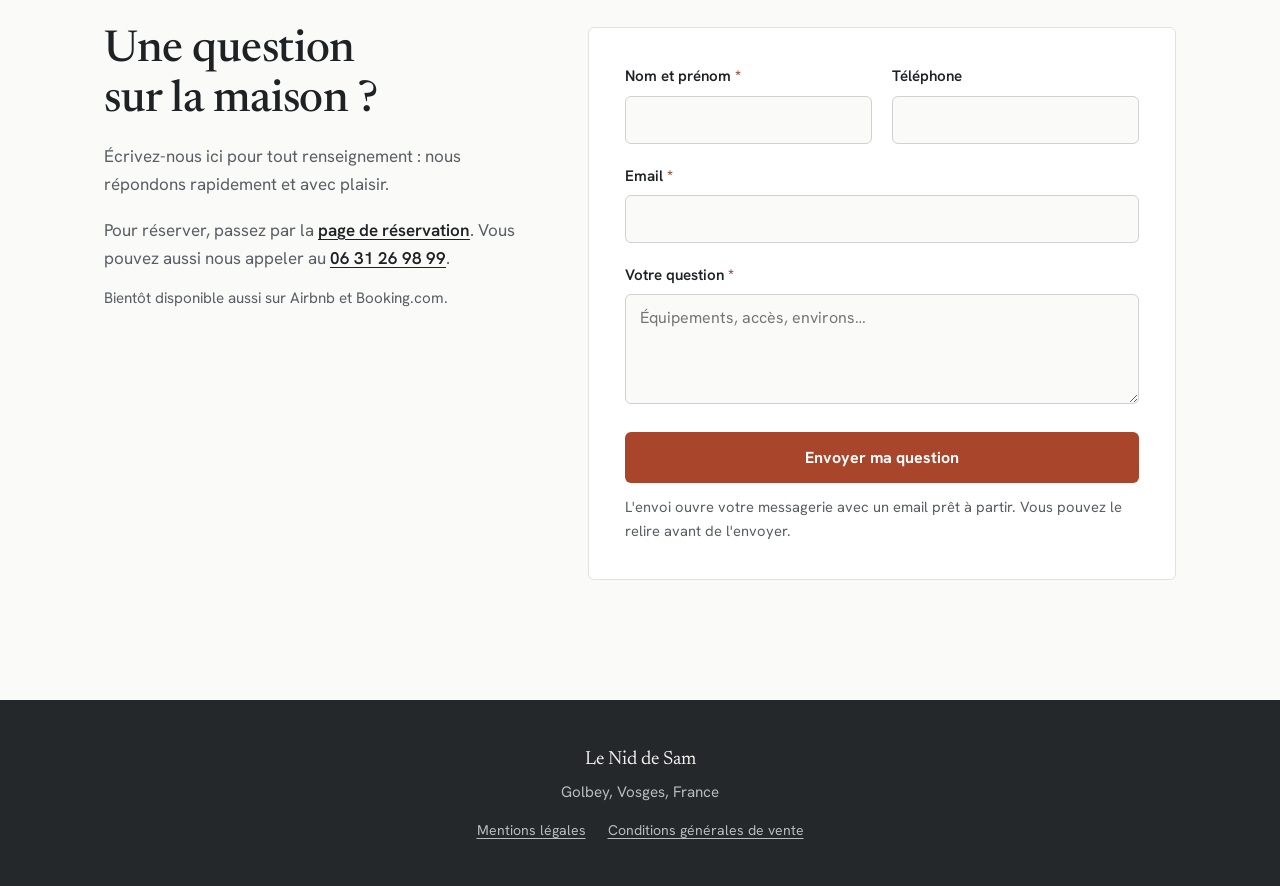
==== commit 4c8a9791: "Nouvel accueil : photo de la Moselle plein écran et recherche de dates Remplace l'accueil animé (vid" ====
--- a/index.html
+++ b/index.html
@@ -9,7 +9,7 @@
 <link rel="icon" href="data:image/svg+xml,<svg xmlns='http://www.w3.org/2000/svg' viewBox='0 0 32 32'><rect width='32' height='32' rx='7' fill='%2324282b'/><path d='M7 15.2 16 8l9 7.2' fill='none' stroke='white' stroke-width='2.4' stroke-linecap='round' stroke-linejoin='round'/><path d='M9.6 14.6V24h12.8v-9.4' fill='none' stroke='white' stroke-width='2.4' stroke-linecap='round' stroke-linejoin='round'/></svg>">
 <link rel="preconnect" href="https://fonts.googleapis.com">
 <link rel="preconnect" href="https://fonts.gstatic.com" crossorigin>
-<link href="https://fonts.googleapis.com/css2?family=Hanken+Grotesk:wght@400;500;600;700&family=Newsreader:opsz,wght@6..72,400;6..72,500;6..72,600&display=swap" rel="stylesheet">
+<link href="https://fonts.googleapis.com/css2?family=Hanken+Grotesk:wght@400;500;600;700&family=Michroma&family=Newsreader:opsz,wght@6..72,400;6..72,500;6..72,600&display=swap" rel="stylesheet">
 <!-- Signale que JavaScript tourne : les apparitions au défilement ne masquent
      le contenu que dans ce cas. Sans JS, tout reste visible. -->
 <script>document.documentElement.classList.add('js');</script>
@@ -33,37 +33,29 @@
 <main id="top">
 
   <!-- ======= HERO ======= -->
-  <section class="scroll-hero" aria-label="Présentation">
-   <div class="sh-stage" id="sh-stage">
-    <div class="sh-bg" aria-hidden="true">
-      <video id="sh-video" muted loop playsinline autoplay preload="auto" poster="img/paysage-poster.jpg">
-        <source data-src="video/paysage.mp4" type="video/mp4">
-      </video>
-    </div>
-    <div class="sh-media">
-      <img src="img/maison.jpg" alt="La maison indépendante de plain-pied et sa terrasse couverte">
-    </div>
-    <div class="sh-titles" aria-hidden="true">
-      <span>Le Nid</span>
-      <span>de Sam</span>
-    </div>
-    <p class="sh-hint">Défilez pour découvrir
-      <svg viewBox="0 0 24 24" fill="none" stroke="currentColor" stroke-width="2" stroke-linecap="round" stroke-linejoin="round" aria-hidden="true"><path d="M12 5v14"/><path d="M19 12l-7 7-7-7"/></svg>
-    </p>
-    <div class="sh-copy">
-     <div class="wrap">
-      <h1>Une maison rien qu'à vous, au cœur de Golbey</h1>
-      <p class="lede">Maison indépendante de plain-pied avec terrasse couverte et parking privé, à quelques pas de la Moselle, du port et des commerces. Le point de chute idéal pour découvrir Épinal et les Vosges.</p>
-      <p class="sh-facts"><span>Dès 60&nbsp;€ la nuit</span><span>2 voyageurs</span><span>1 chambre, lit double</span><span>Parking privé</span><span>Maison entière</span></p>
-      <div class="cta-row">
-        <a class="btn btn-primary" href="reservation.html">Réserver un séjour</a>
-        <a class="btn btn-tel" href="tel:+33631269899" aria-label="Appeler le 06 31 26 98 99" title="06 31 26 98 99">
-          <svg viewBox="0 0 24 24" fill="none" stroke="currentColor" stroke-width="2" stroke-linecap="round" stroke-linejoin="round" aria-hidden="true"><path d="M22 16.9v3a2 2 0 0 1-2.2 2 19.8 19.8 0 0 1-8.6-3.1 19.5 19.5 0 0 1-6-6A19.8 19.8 0 0 1 2.1 4.2 2 2 0 0 1 4.1 2h3a2 2 0 0 1 2 1.7c.1 1 .4 1.9.7 2.8a2 2 0 0 1-.5 2.1L8 9.9a16 16 0 0 0 6 6l1.3-1.3a2 2 0 0 1 2.1-.4c.9.3 1.8.6 2.8.7a2 2 0 0 1 1.7 2z"/></svg>
-        </a>
-      </div>
-     </div>
-    </div>
-   </div>
+  <section class="hero" aria-label="Présentation">
+    <img class="hero-photo" src="img/moselle-hero.jpg"
+         srcset="img/moselle.jpg 1600w, img/moselle-hero.jpg 2400w" sizes="100vw"
+         alt="Les berges de la Moselle à Golbey, à quelques minutes à pied de la maison"
+         fetchpriority="high">
+    <div class="hero-centre">
+      <h1 class="hero-titre">Le Nid<br>de Sam</h1>
+      <p class="hero-lieu">Golbey · Vosges</p>
+      <!-- Formulaire classique : fonctionne aussi sans JavaScript.
+           Les dates arrivent dans l'adresse de reservation.html. -->
+      <form class="hero-dates" action="reservation.html" method="get">
+        <div>
+          <label for="h-arrivee">Arrivée</label>
+          <input id="h-arrivee" name="arrivee" type="date">
+        </div>
+        <div>
+          <label for="h-depart">Départ</label>
+          <input id="h-depart" name="depart" type="date">
+        </div>
+        <button type="submit">Voir les disponibilités</button>
+      </form>
+      <p class="hero-prix">Maison entière pour deux, dès 60&nbsp;€ la nuit</p>
+    </div>
   </section>
 
   <!-- ======= LA MAISON ======= -->
@@ -325,53 +317,25 @@
 
 <script src="calendrier.js"></script>
 <script>
-  // Hero : la photo s'ouvre au fil du défilement, et fond du menu
+  // En-tête : fond clair une fois la photo d'accueil passée
   const nav = document.getElementById('nav');
-  const heroSection = document.querySelector('.scroll-hero');
-  const stage = document.getElementById('sh-stage');
-  const calme = window.matchMedia('(prefers-reduced-motion: reduce)');
-
-  let enAttente = false;
-  const majScroll = () => {
-    enAttente = false;
-    // Progression 0 → 1 sur la partie défilante de la section (hors écran collé)
-    const course = heroSection.offsetHeight - window.innerHeight;
-    const p = calme.matches || course <= 0
-      ? 1
-      : Math.min(1, Math.max(0, window.scrollY / course));
-    stage.style.setProperty('--p', p.toFixed(4));
-    // Le menu ne prend son fond clair qu'une fois le hero passé
-    nav.classList.toggle('scrolled', window.scrollY > heroSection.offsetHeight - 90);
-  };
-  const planifier = () => { if (!enAttente) { enAttente = true; requestAnimationFrame(majScroll); } };
-
-  majScroll();
-  window.addEventListener('scroll', planifier, { passive: true });
-  window.addEventListener('resize', planifier);
-  calme.addEventListener('change', majScroll);
-
-  // Vidéo du paysage en fond, y compris sur téléphone.
-  // On respecte tout de même deux choix explicites de l'utilisateur : « réduire
-  // les animations » et l'économiseur de données / réseau très lent (2g) — dans
-  // ces cas, on garde seulement le poster pour ne pas imposer le téléchargement.
+  const hero = document.querySelector('.hero');
+  const majNav = () => nav.classList.toggle('scrolled', window.scrollY > hero.offsetHeight - 90);
+  majNav();
+  window.addEventListener('scroll', majNav, { passive: true });
+  window.addEventListener('resize', majNav);
+
+  // Dates de l'accueil : pas de date passée, et départ proposé au lendemain
   (() => {
-    const video = document.getElementById('sh-video');
-    const source = video && video.querySelector('source');
-    if (!source) return;
-    const eco = navigator.connection && (navigator.connection.saveData ||
-                /2g|slow/.test(navigator.connection.effectiveType || ''));
-    if (calme.matches || eco) return;
-    // On ne charge la vidéo que maintenant (source différée) : le poster
-    // s'affiche d'emblée, la vidéo prend le relais dès qu'elle peut jouer.
-    source.src = source.dataset.src;
-    video.load();
-    const lancer = () => video.play().then(() => video.classList.add('pret')).catch(() => {});
-    lancer();
-    // Filet de sécurité : si le navigateur bloque la lecture auto (iPhone en
-    // mode économie d'énergie, politiques d'autoplay…), on retente au premier
-    // geste du visiteur — toucher, cliquer ou faire défiler suffit.
-    ['touchstart', 'pointerdown', 'scroll'].forEach(ev =>
-      window.addEventListener(ev, lancer, { once: true, passive: true }));
+    const a = document.getElementById('h-arrivee');
+    const d = document.getElementById('h-depart');
+    a.min = iso(new Date());
+    d.min = lendemain(a.min);
+    a.addEventListener('change', () => {
+      if (!a.value) return;
+      d.min = lendemain(a.value);
+      if (!d.value || d.value <= a.value) d.value = lendemain(a.value);
+    });
   })();
 
   // Apparition douce des sections. Filet de sécurité : si l'observateur
--- a/style.css
+++ b/style.css
@@ -81,110 +81,59 @@
 .nav-tel svg { width: 20px; height: 20px; }
 @media (max-width: 760px) { .nav-tel { padding: 0; } }
 
-/* ---------- Hero : la photo s'ouvre au défilement ---------- */
-/* --p va de 0 (petite vignette) à 1 (plein écran). Valeur par défaut 1 :
-   sans JavaScript, le hero s'affiche directement ouvert et lisible. */
-/* padding: 0 indispensable — sinon le hero hérite du padding commun aux <section> */
-.scroll-hero { position: relative; height: 260svh; padding: 0; }
-.sh-stage {
-  --p: 1;
-  --w0: min(74vw, 330px);
-  --h0: min(58svh, 440px);
-  --ix: calc((100vw - var(--w0)) / 2 * (1 - var(--p)));
-  --iy: calc((100svh - var(--h0)) / 2 * (1 - var(--p)));
-  position: sticky; top: 0; height: 100svh;
-  overflow: hidden; isolation: isolate; color: #fff;
-}
-/* Voile sombre en haut : garantit la lisibilité du menu à toutes les étapes */
-.sh-stage::before {
-  content: ""; position: absolute; top: 0; left: 0; right: 0; height: 190px; z-index: 2;
-  background: linear-gradient(to bottom, rgba(14, 16, 17, .58), transparent);
-  pointer-events: none;
-}
-/* Fond d'accueil : vidéo du paysage (remplace l'ancien flou).
-   S'efface au fil du défilement, comme le faisait le flou (opacity 1 - p). */
-.sh-bg {
-  position: absolute; inset: 0; z-index: 0; overflow: hidden;
-  background: #121415 url('img/paysage-poster.jpg') center / cover no-repeat;
-  /* L'assombrissement est posé ici, sur le conteneur : il s'applique donc de
-     façon identique à l'image de repli (poster = 1re image de la vidéo) ET à
-     la vidéo. Si la vidéo ne se lance pas, le repli est exactement cette
-     première image, au même rendu que la vidéo. */
-  filter: brightness(.6) saturate(.95);
-  opacity: calc(1 - var(--p));
-}
-.sh-bg video {
-  position: absolute; inset: 0; width: 100%; height: 100%;
-  object-fit: cover; object-position: center;
-  opacity: 0; transition: opacity .8s ease;
-}
-.sh-bg video.pret { opacity: 1; }
-.sh-media {
-  position: absolute; inset: 0; z-index: 1;
-  clip-path: inset(var(--iy) var(--ix) var(--iy) var(--ix) round calc(26px * (1 - var(--p))));
-  will-change: clip-path;
-}
-.sh-media img {
-  /* --shift décale l'image quand elle est réduite, pour que la vignette
-     cadre sur la porte d'entrée (vers 81 % de la largeur de maison.jpg).
-     Il revient à 0 en s'ouvrant. Valeur négative = image poussée vers la
-     gauche. -34 % centre la porte ; la limite au-delà de laquelle le bord
-     droit de l'image entrerait dans la vignette est d'environ -37 % (à
-     901 px de large). Sur petits écrans, c'est object-position qui cadre. */
-  --shift: -34%;
-  width: 100%; height: 100%; object-fit: cover; object-position: 34% 62%;
-  transform: translateX(calc(var(--shift) * (1 - var(--p)))) scale(calc(1.12 - .12 * var(--p)));
-}
-/* Écrans étroits : l'image déborde en largeur, on cadre sur la porte
-   d'entrée, dans la partie droite de la photo */
-@media (max-width: 900px) { .sh-media img { --shift: 0%; object-position: 95% 62%; } }
-.sh-media::after {
-  content: ""; position: absolute; inset: 0;
-  background: linear-gradient(to top, rgba(16, 18, 19, .86) 0%, rgba(16, 18, 19, .55) 30%, rgba(16, 18, 19, .12) 58%, rgba(16, 18, 19, .28) 100%);
-  opacity: var(--p);
-}
-/* Le texte occupe plus de hauteur sur mobile : voile plus soutenu */
-@media (max-width: 760px) {
-  .sh-media::after {
-    background: linear-gradient(to top, rgba(16, 18, 19, .9) 0%, rgba(16, 18, 19, .72) 40%, rgba(16, 18, 19, .25) 70%, rgba(16, 18, 19, .3) 100%);
-  }
-}
-/* Le nom de la maison, scindé en deux moitiés qui s'écartent */
-.sh-titles {
-  --split: clamp(150px, 46vw, 660px);
-  position: absolute; inset: 0; z-index: 2; pointer-events: none;
-  display: flex; align-items: center; justify-content: center;
-  gap: calc(14px + var(--split) * var(--p));
-  opacity: clamp(0, calc(1 - (var(--p) - .58) * 2.6), 1);
-}
-.sh-titles span {
-  font-family: var(--police-titre); font-weight: 500;
-  font-size: clamp(2.1rem, 6.6vw, 5rem); line-height: 1; white-space: nowrap;
-  text-shadow: 0 2px 30px rgba(0, 0, 0, .5);
-}
-.sh-hint {
-  position: absolute; z-index: 3; left: 0; right: 0; bottom: 34px; text-align: center;
-  font-size: .92rem; color: #ebeae6; opacity: clamp(0, calc(1 - var(--p) * 3.4), 1);
-}
-.sh-hint svg { width: 18px; height: 18px; margin: 8px auto 0; animation: shBob 2.2s ease-in-out infinite; }
-@keyframes shBob { 0%, 100% { transform: translateY(0); } 50% { transform: translateY(7px); } }
-.sh-copy {
-  --in: clamp(0, calc((var(--p) - .70) * 4), 1);
-  position: absolute; z-index: 3; left: 0; right: 0; bottom: 0;
-  padding-bottom: clamp(40px, 8svh, 80px);
-  opacity: var(--in);
-  transform: translateY(calc(26px * (1 - var(--in))));
-}
-.sh-copy h1 { font-size: clamp(2rem, 4.8vw, 3.4rem); max-width: 16ch; text-wrap: balance; }
-.sh-copy p.lede { margin-top: 16px; max-width: 50ch; font-size: 1.08rem; color: #f1f0ed; }
-@media (max-width: 760px) { .sh-copy p.lede { display: none; } }
-/* Les points clés en une ligne de texte, séparés par des points médians */
-.sh-facts { margin-top: 18px; font-size: 1rem; color: #ebeae6; display: flex; flex-wrap: wrap; row-gap: 2px; }
-.sh-facts span { white-space: nowrap; }
-/* Séparateur après chaque élément (sauf le dernier) : au retour à la ligne,
-   il reste en fin de ligne plutôt que d'ouvrir la suivante */
-.sh-facts span:not(:last-child)::after { content: "·"; margin: 0 .55em; opacity: .7; }
-.sh-copy .cta-row { margin-top: 28px; display: flex; gap: 12px 14px; flex-wrap: wrap; align-items: center; }
+/* ---------- Hero : photo plein écran, nom de la maison en grand ---------- */
+.hero {
+  position: relative; min-height: 100svh; padding: 120px 24px 72px;
+  display: grid; place-items: center; text-align: center;
+  isolation: isolate; color: #fff; background: #20262a;
+}
+.hero-photo {
+  position: absolute; inset: 0; z-index: -2;
+  width: 100%; height: 100%; object-fit: cover; object-position: center 55%;
+}
+/* Voile léger : assez pour lire le blanc (menu en haut, dates en bas),
+   sans éteindre la photo */
+.hero::before {
+  content: ""; position: absolute; inset: 0; z-index: -1;
+  background: linear-gradient(180deg, rgba(10, 14, 18, .45) 0%, rgba(10, 14, 18, .12) 38%,
+              rgba(10, 14, 18, .22) 62%, rgba(10, 14, 18, .62) 100%);
+}
+.hero-centre { width: min(760px, 100%); }
+.hero-titre {
+  font-family: "Michroma", var(--police-texte); font-weight: 400;
+  font-size: clamp(2.4rem, 7.2vw, 6.5rem); line-height: 1.05; letter-spacing: .02em;
+  text-transform: uppercase; text-shadow: 0 2px 30px rgba(0, 0, 0, .18);
+}
+.hero-lieu {
+  margin-top: clamp(28px, 4.5vw, 52px);
+  font-size: clamp(.95rem, 1.9vw, 1.5rem); font-weight: 500; line-height: 1.6;
+  letter-spacing: .42em; text-transform: uppercase;
+}
+/* Recherche de dates : de simples traits, comme le formulaire du modèle */
+.hero-dates {
+  margin: clamp(40px, 6vw, 64px) auto 0; width: min(560px, 100%);
+  display: grid; grid-template-columns: 1fr 1fr auto; gap: 22px; align-items: end; text-align: left;
+}
+.hero-dates label { display: block; font-size: .85rem; opacity: .92; }
+.hero-dates input {
+  display: block; width: 100%; margin-top: 10px; padding: 0 0 10px;
+  background: none; border: 0; border-bottom: 1px solid rgba(255, 255, 255, .85); border-radius: 0;
+  color: #fff; font: 500 1rem var(--police-texte); color-scheme: dark;
+}
+.hero-dates input:focus-visible { outline: none; border-bottom: 2px solid #fff; }
+.hero-dates button {
+  font: 600 .92rem var(--police-texte); color: var(--ink); background: #fff;
+  border: 0; border-radius: 2px; padding: 13px 22px; min-height: 46px; cursor: pointer;
+  transition: background .2s;
+}
+.hero-dates button:hover { background: var(--teinte); }
+.hero-dates button:focus-visible { outline: 3px solid #fff; outline-offset: 3px; }
+.hero-prix { margin-top: 18px; font-size: .88rem; opacity: .88; }
+@media (max-width: 640px) {
+  .hero-dates { grid-template-columns: 1fr 1fr; }
+  .hero-dates button { grid-column: 1 / -1; padding: 15px; }
+  .hero-lieu { letter-spacing: .32em; }
+}
 
 .btn {
   display: inline-flex; align-items: center; justify-content: center;
@@ -196,22 +145,6 @@
 .btn-primary { background: var(--terra); color: #fff; }
 .btn-primary:hover { background: var(--terra-dark); }
 .btn:focus-visible { outline: 3px solid var(--ink); outline-offset: 3px; }
-/* Sur la photo sombre de l'accueil, le contour de focus passe en blanc */
-.sh-copy .btn:focus-visible, .sh-copy .link-light:focus-visible { outline: 3px solid #fff; outline-offset: 3px; }
-/* Action secondaire : un simple lien, pour ne garder qu'un bouton par écran */
-.link-light {
-  color: #fff; font-weight: 600; text-decoration: underline;
-  text-underline-offset: 5px; text-decoration-thickness: 1px;
-}
-.link-light:hover { text-decoration-thickness: 2px; }
-/* Bouton téléphone (icône seule), à côté de « Réserver » sur la photo de l'accueil */
-.btn-tel {
-  padding: 0; width: 56px; height: 56px; color: #fff;
-  border: 1.5px solid rgba(255, 255, 255, .75); background: rgba(0, 0, 0, .18);
-}
-.btn-tel:hover { background: rgba(255, 255, 255, .14); }
-.btn-tel svg { width: 22px; height: 22px; flex: none; }
-@media (max-width: 420px) { .sh-copy .cta-row .btn-primary { flex: 1 1 auto; } }
 
 /* ---------- Sections ---------- */
 section { padding: 104px 0; }
@@ -223,9 +156,6 @@
 @media (prefers-reduced-motion: reduce) {
   html { scroll-behavior: auto; }
   .js .reveal { opacity: 1; transform: none; transition: none; }
-  /* Pas d'expansion : le hero est ouvert d'emblée, sur une hauteur d'écran normale */
-  .scroll-hero { height: 100svh; }
-  .sh-hint svg { animation: none; }
 }
 
 /* ---------- Logement ---------- */
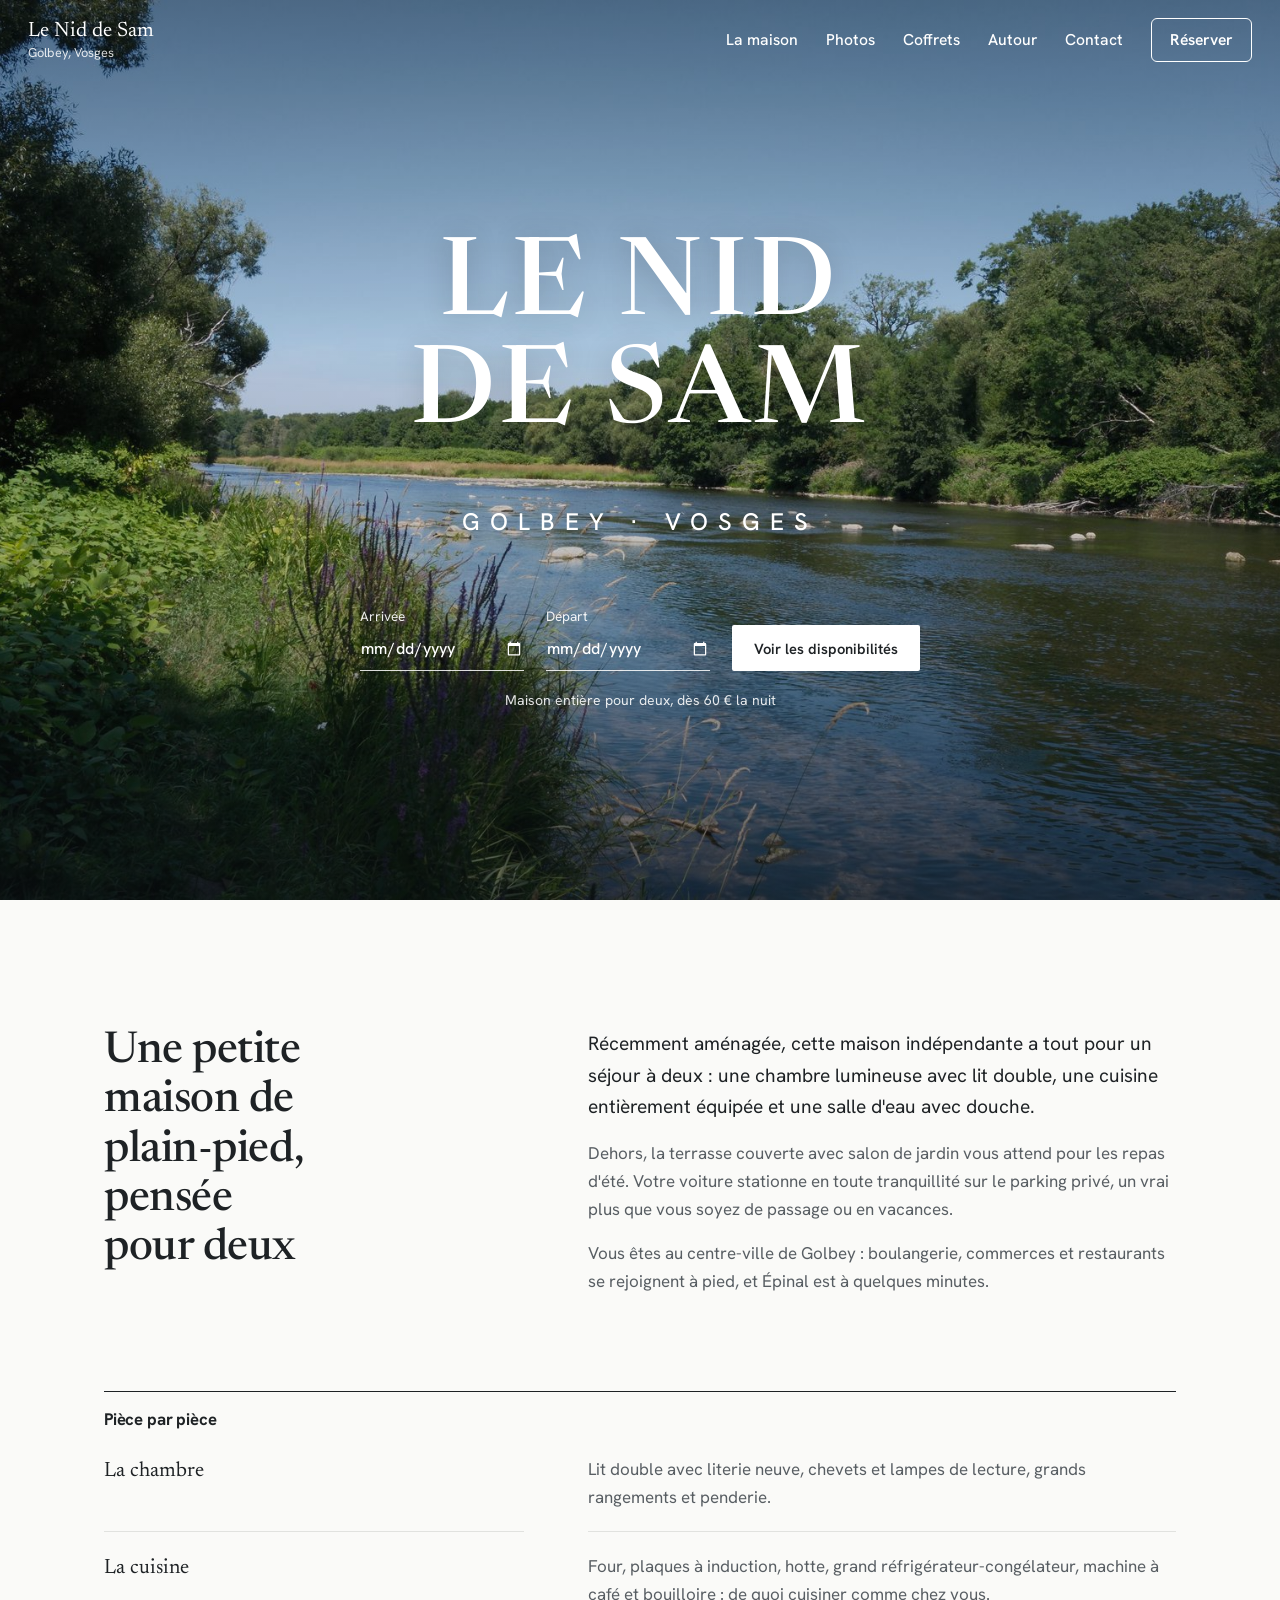
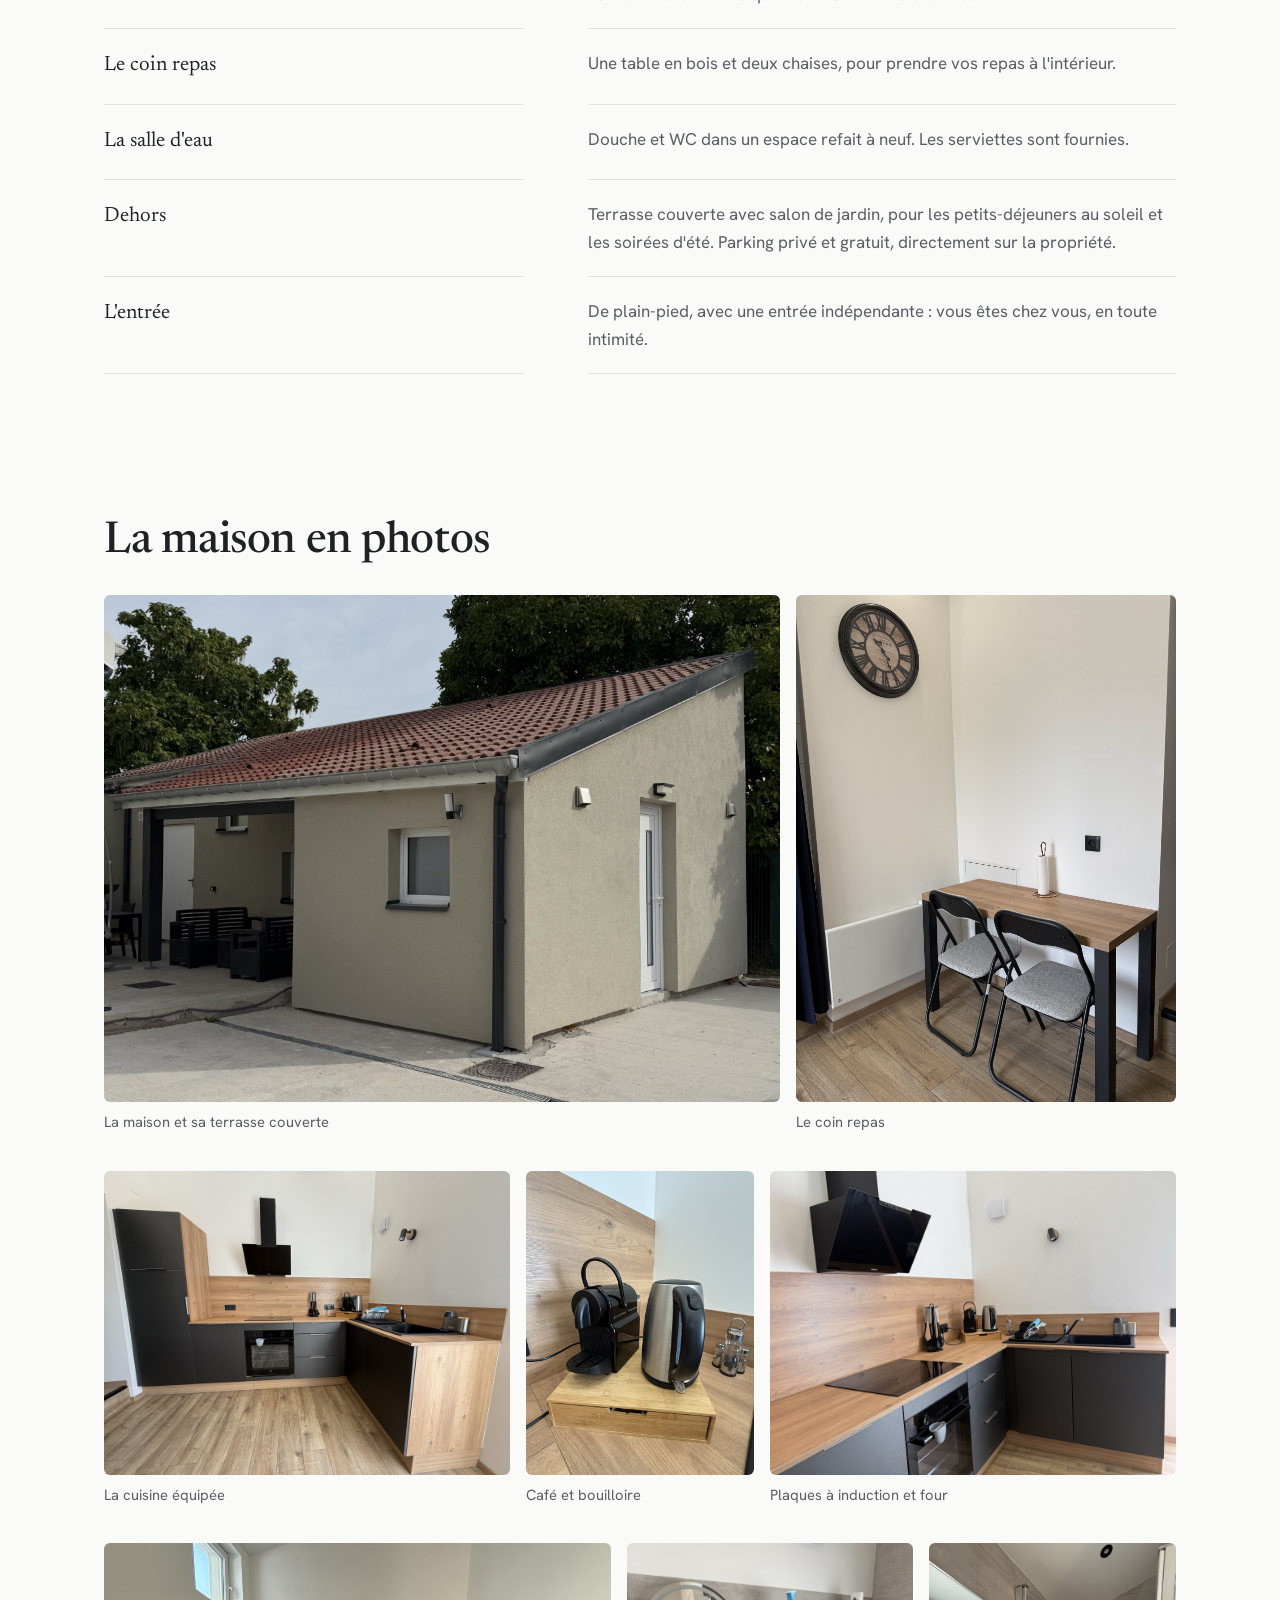
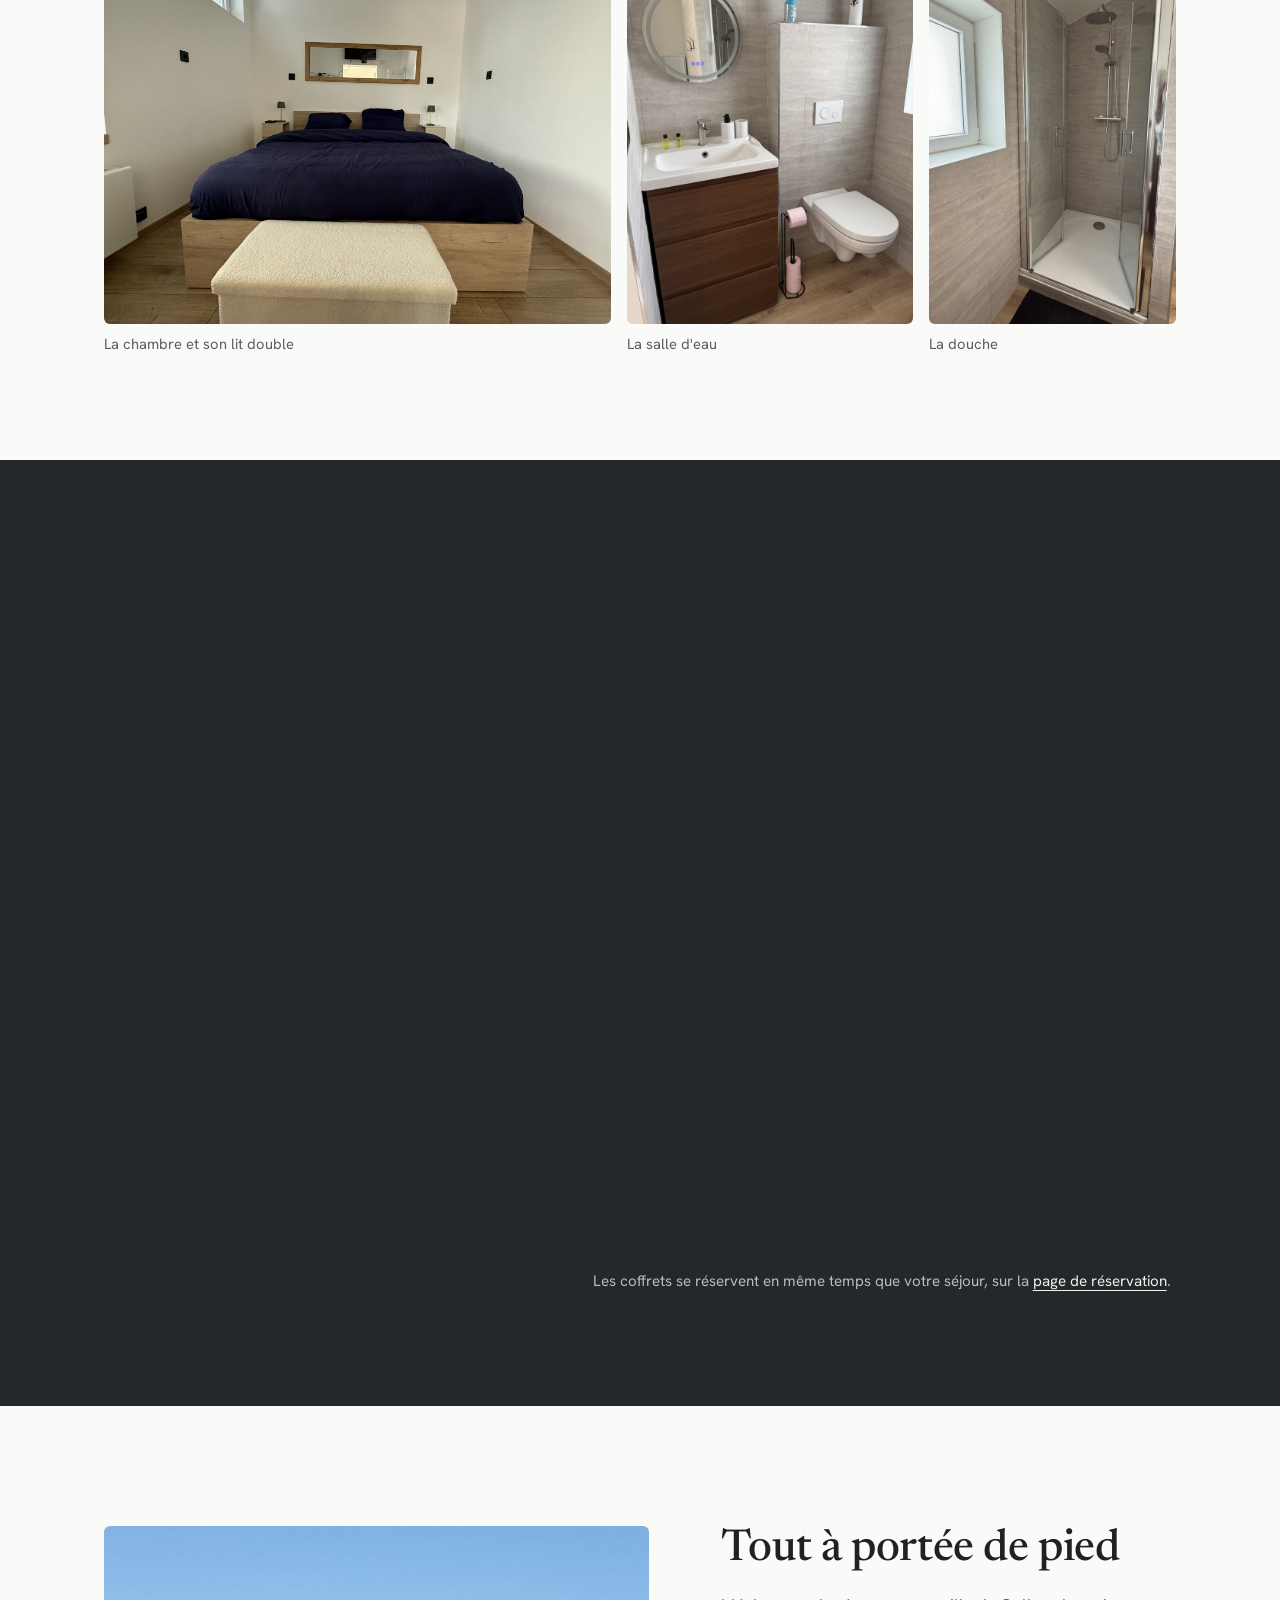
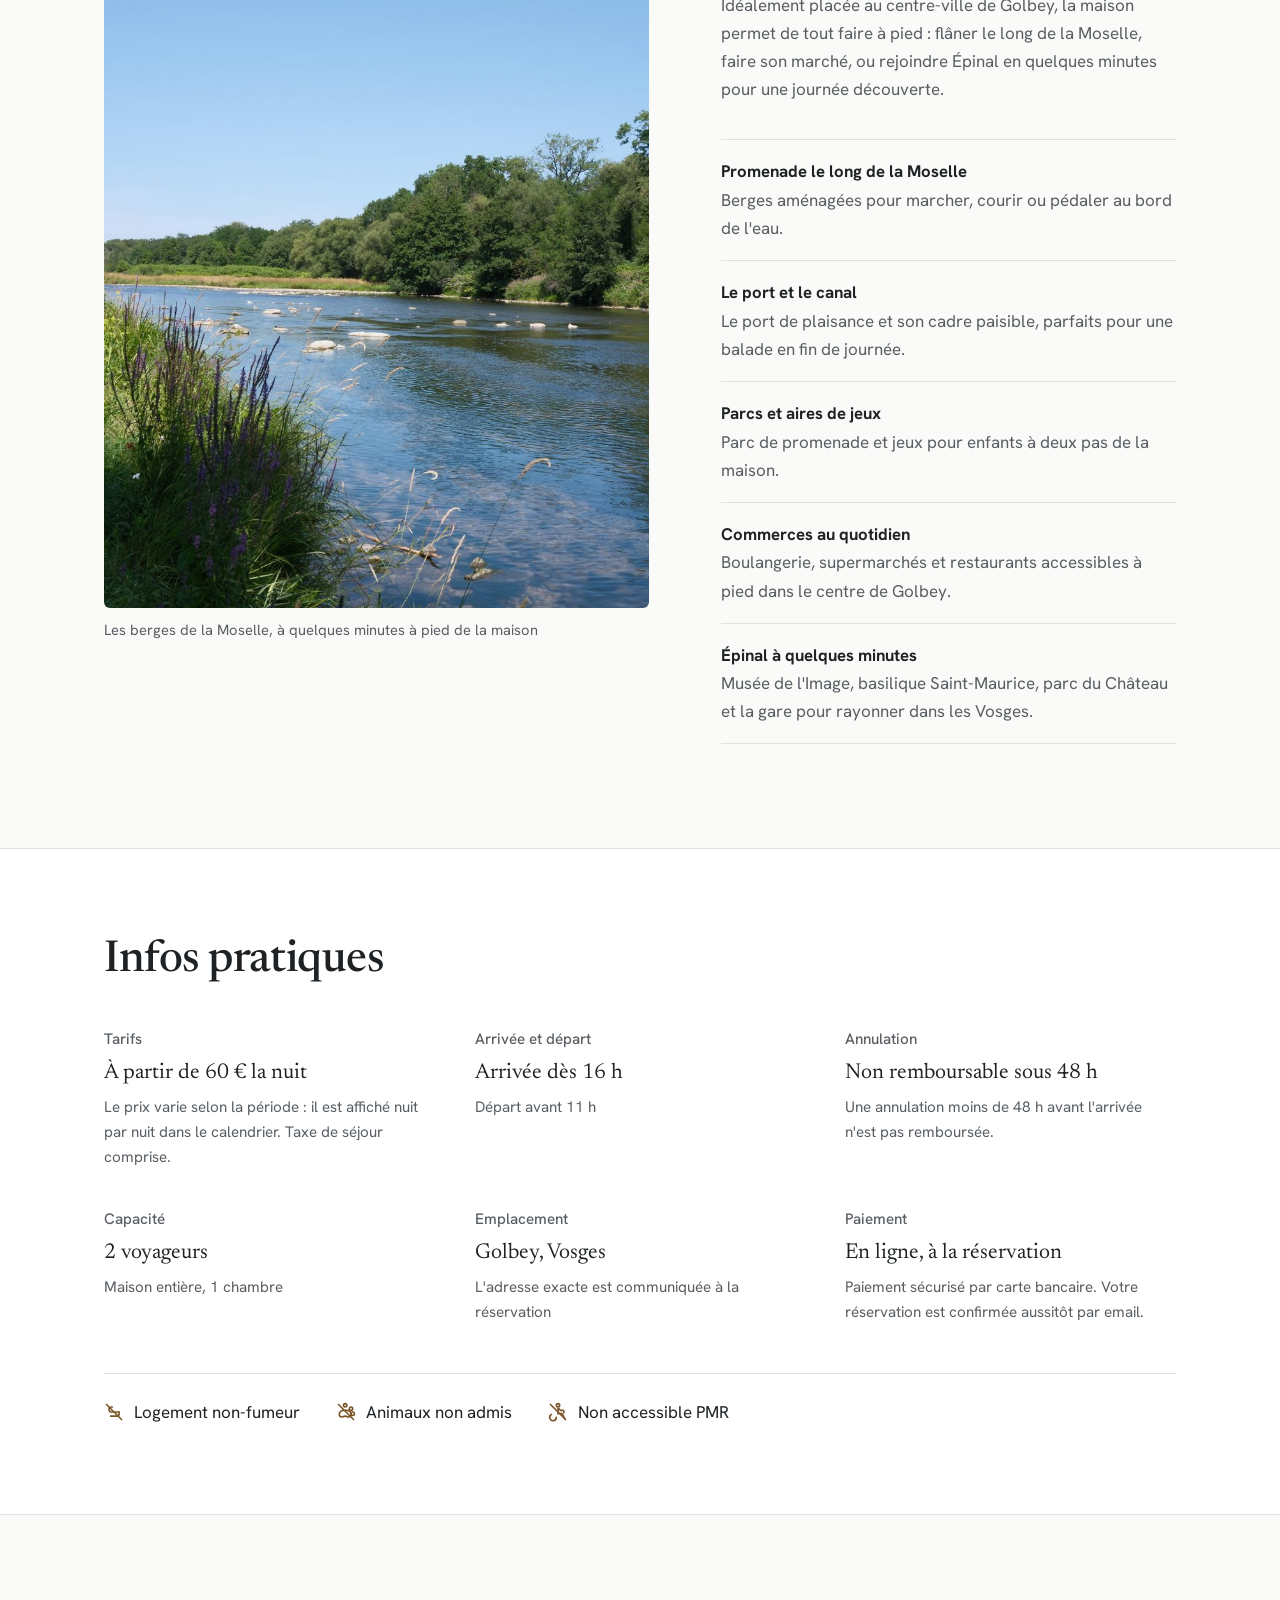
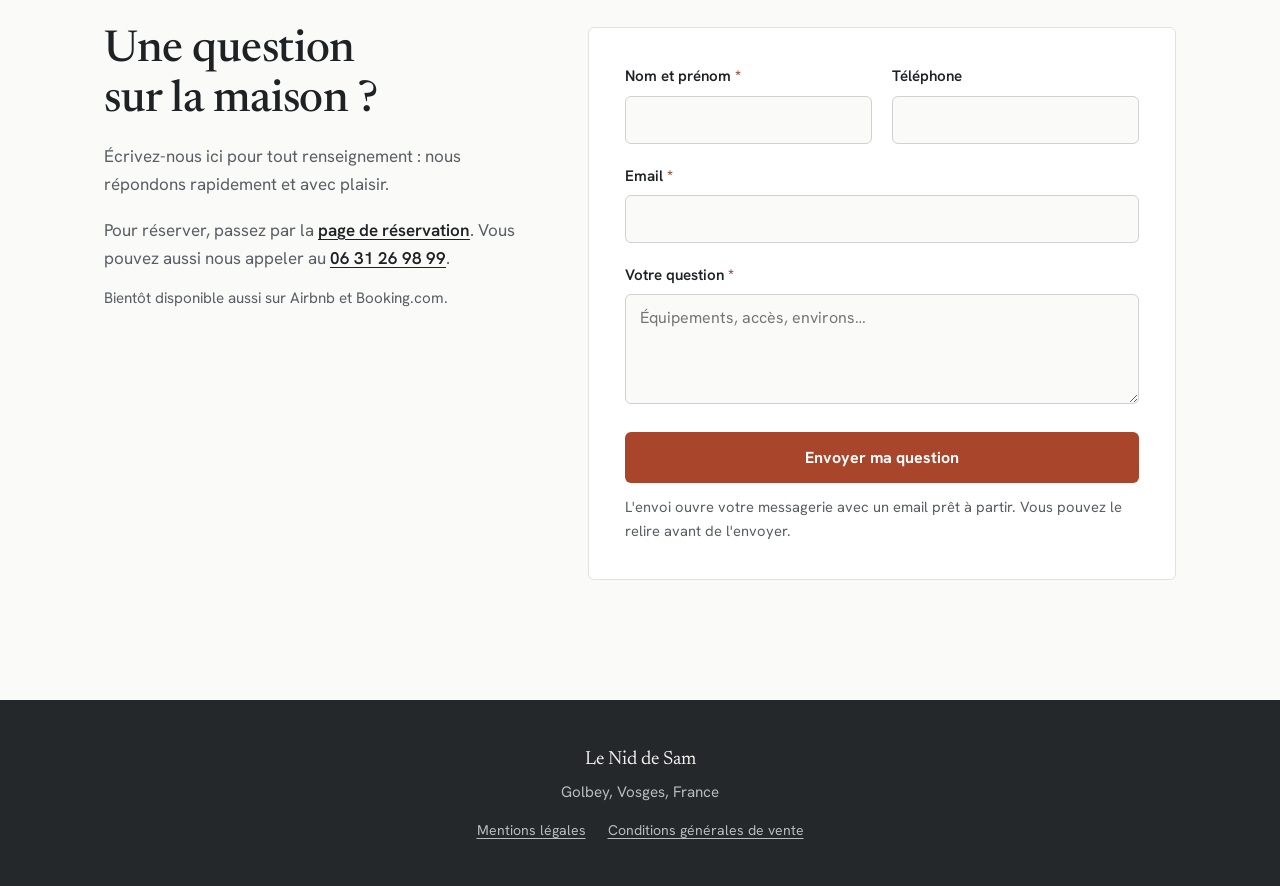
==== commit 6424b611: "Accueil : titre dans la police de titres du site (Newsreader) Remplace Michroma par Newsreader, la p" ====
--- a/index.html
+++ b/index.html
@@ -9,7 +9,7 @@
 <link rel="icon" href="data:image/svg+xml,<svg xmlns='http://www.w3.org/2000/svg' viewBox='0 0 32 32'><rect width='32' height='32' rx='7' fill='%2324282b'/><path d='M7 15.2 16 8l9 7.2' fill='none' stroke='white' stroke-width='2.4' stroke-linecap='round' stroke-linejoin='round'/><path d='M9.6 14.6V24h12.8v-9.4' fill='none' stroke='white' stroke-width='2.4' stroke-linecap='round' stroke-linejoin='round'/></svg>">
 <link rel="preconnect" href="https://fonts.googleapis.com">
 <link rel="preconnect" href="https://fonts.gstatic.com" crossorigin>
-<link href="https://fonts.googleapis.com/css2?family=Hanken+Grotesk:wght@400;500;600;700&family=Michroma&family=Newsreader:opsz,wght@6..72,400;6..72,500;6..72,600&display=swap" rel="stylesheet">
+<link href="https://fonts.googleapis.com/css2?family=Hanken+Grotesk:wght@400;500;600;700&family=Newsreader:opsz,wght@6..72,400;6..72,500;6..72,600&display=swap" rel="stylesheet">
 <!-- Signale que JavaScript tourne : les apparitions au défilement ne masquent
      le contenu que dans ce cas. Sans JS, tout reste visible. -->
 <script>document.documentElement.classList.add('js');</script>
--- a/style.css
+++ b/style.css
@@ -100,8 +100,8 @@
 }
 .hero-centre { width: min(760px, 100%); }
 .hero-titre {
-  font-family: "Michroma", var(--police-texte); font-weight: 400;
-  font-size: clamp(2.4rem, 7.2vw, 6.5rem); line-height: 1.05; letter-spacing: .02em;
+  font-family: var(--police-titre); font-weight: 500;
+  font-size: clamp(2.8rem, 8.4vw, 7.4rem); line-height: 1; letter-spacing: .04em;
   text-transform: uppercase; text-shadow: 0 2px 30px rgba(0, 0, 0, .18);
 }
 .hero-lieu {
